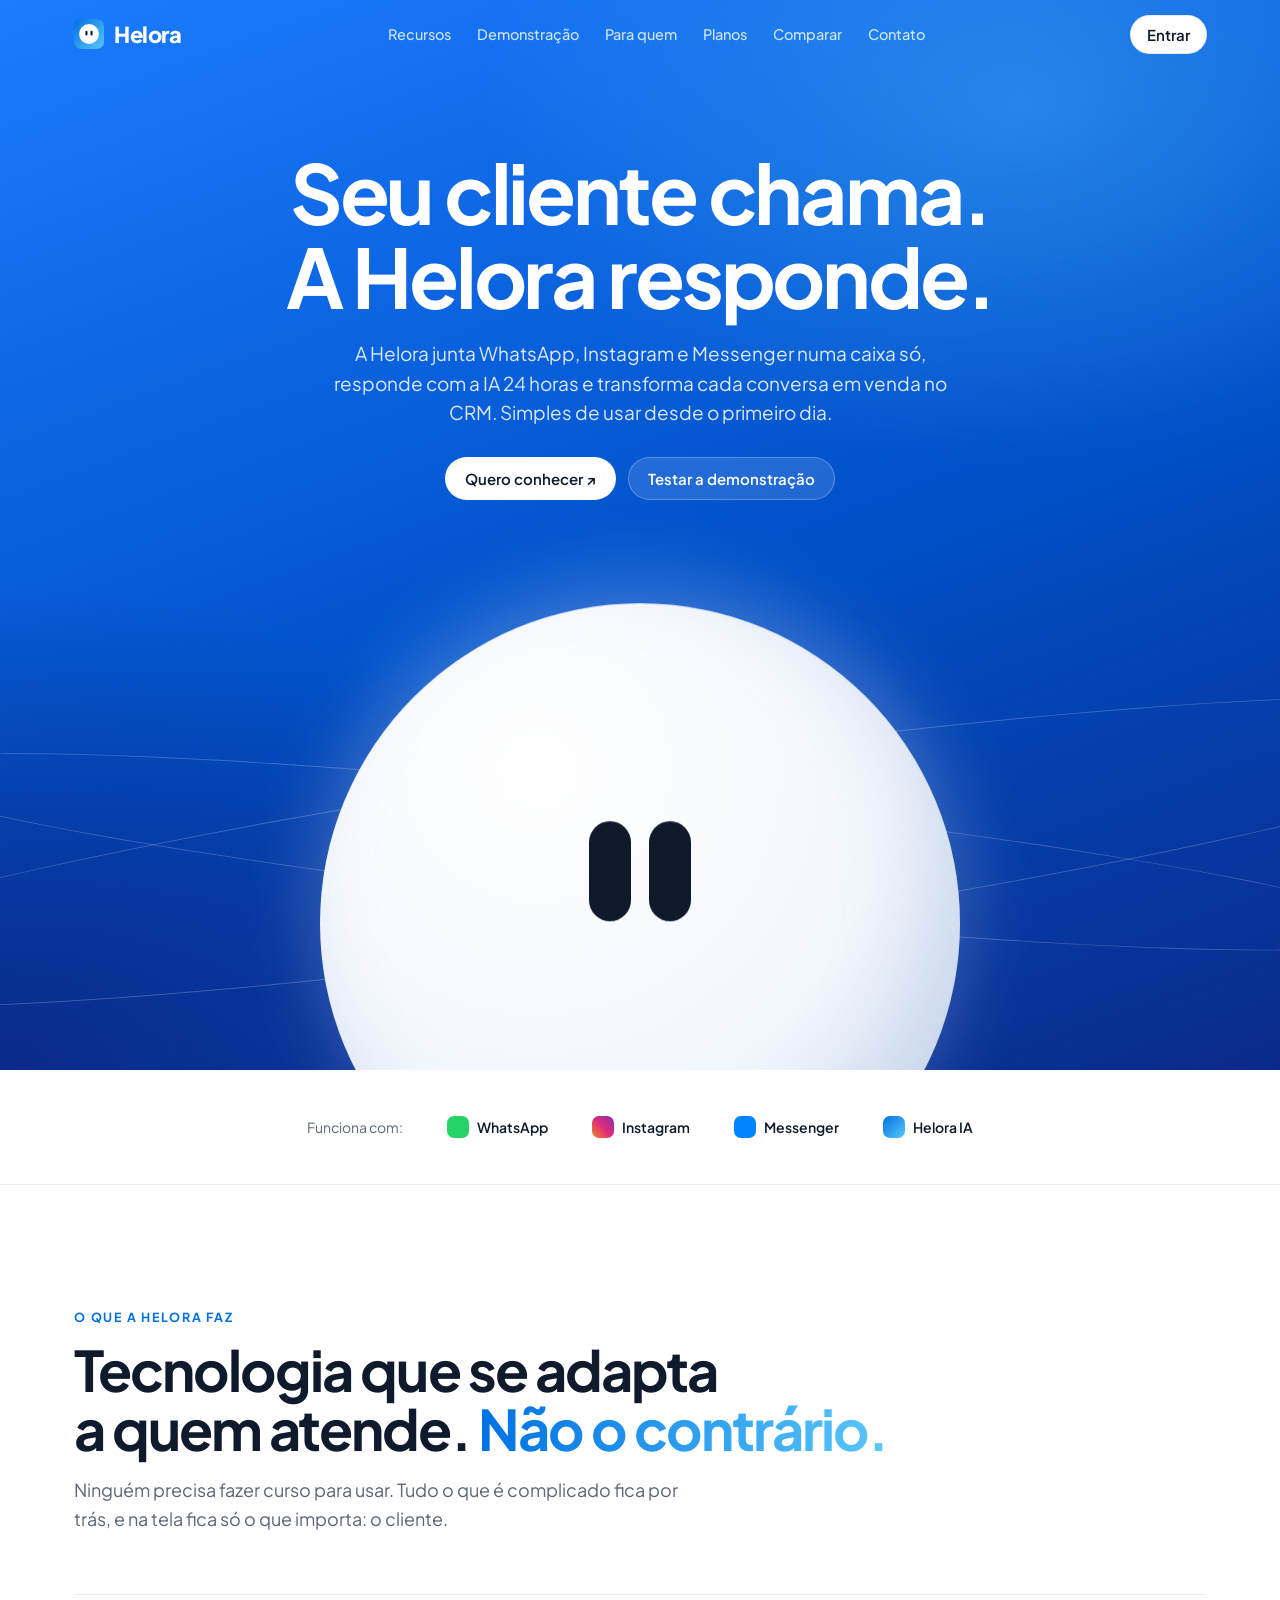
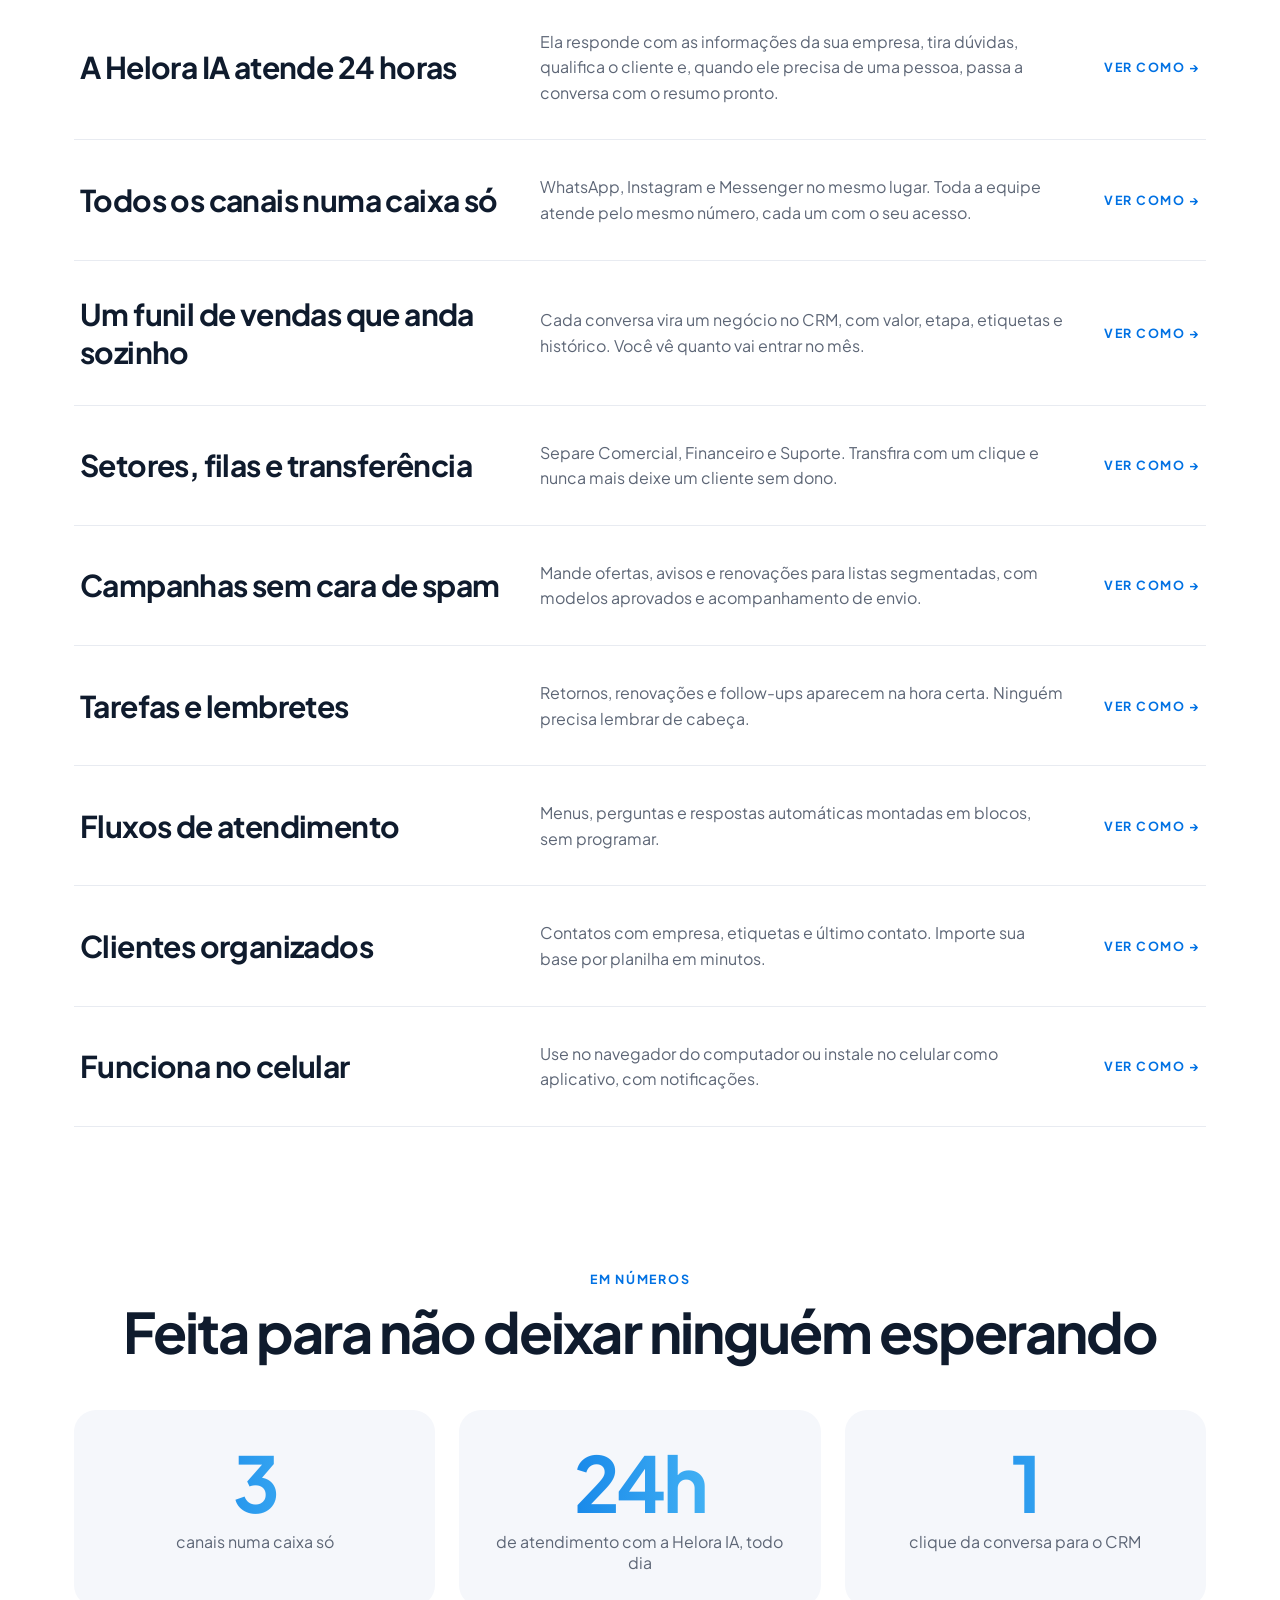
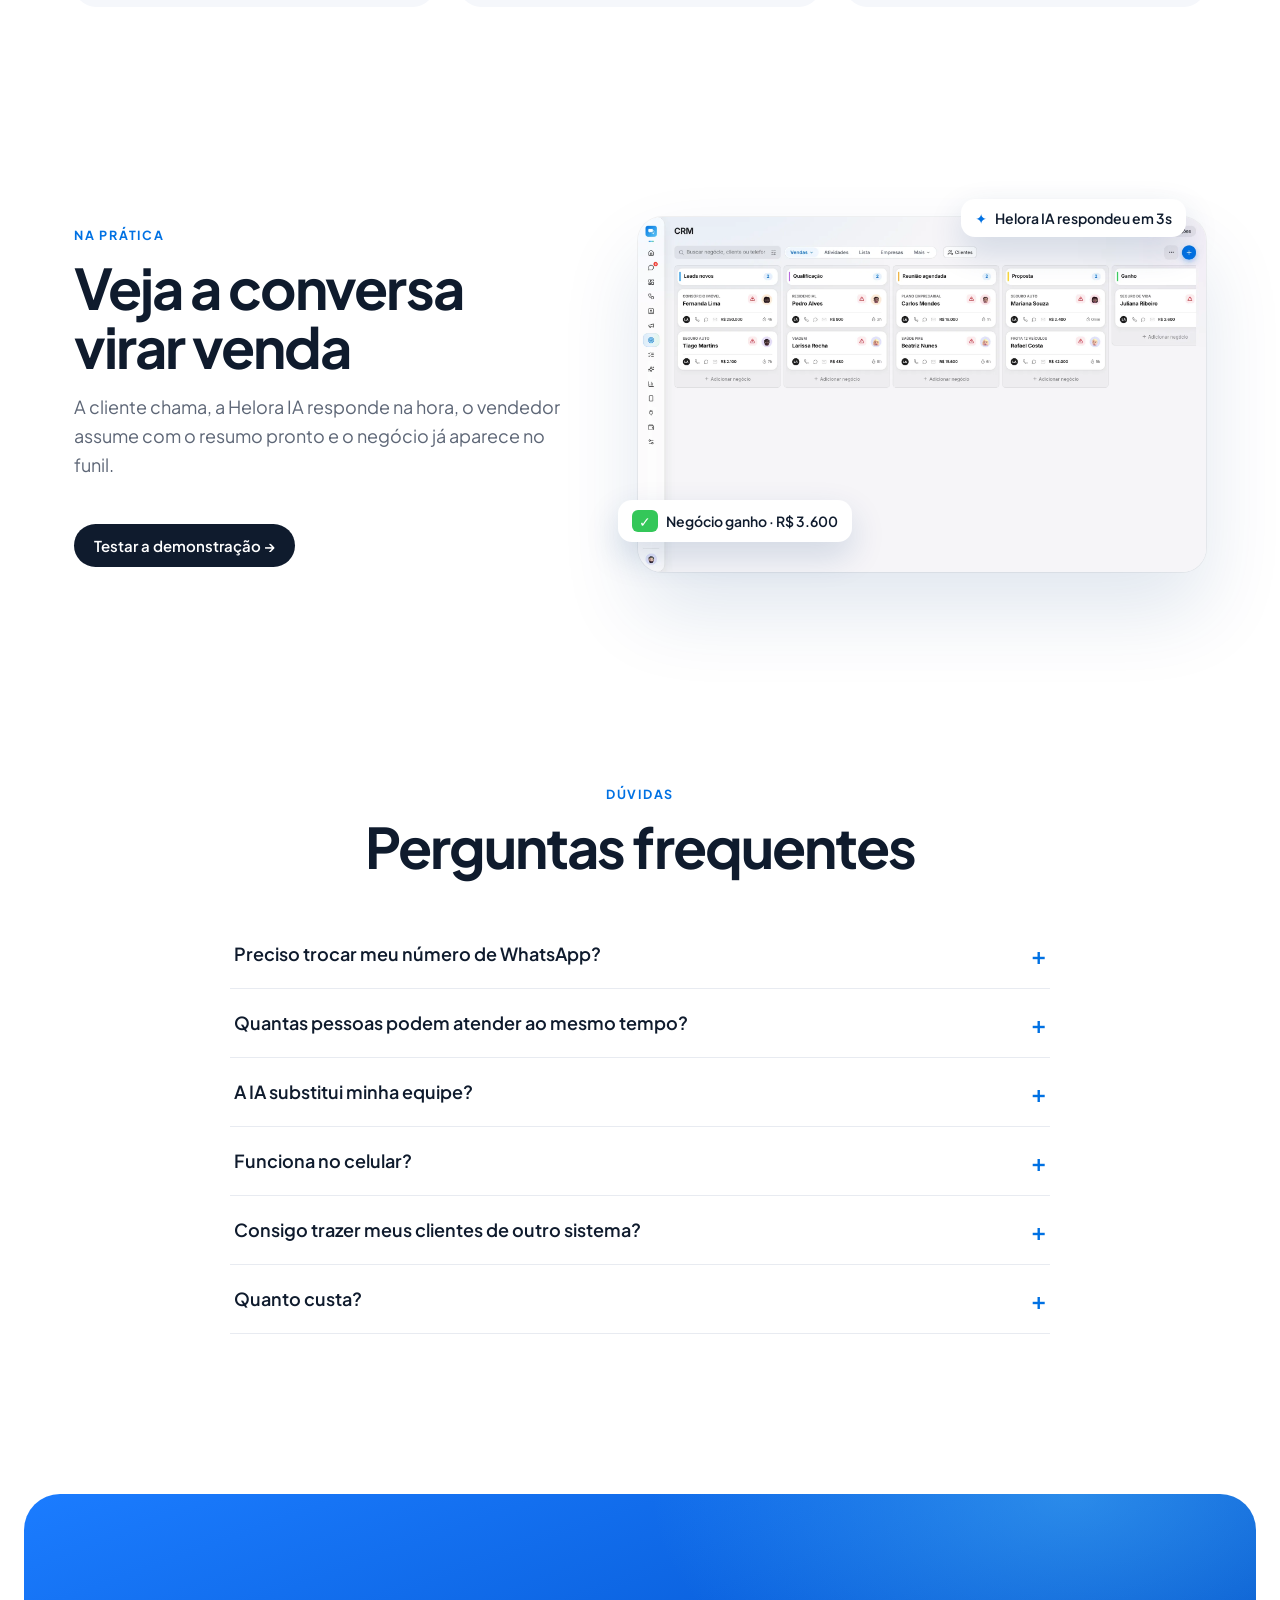
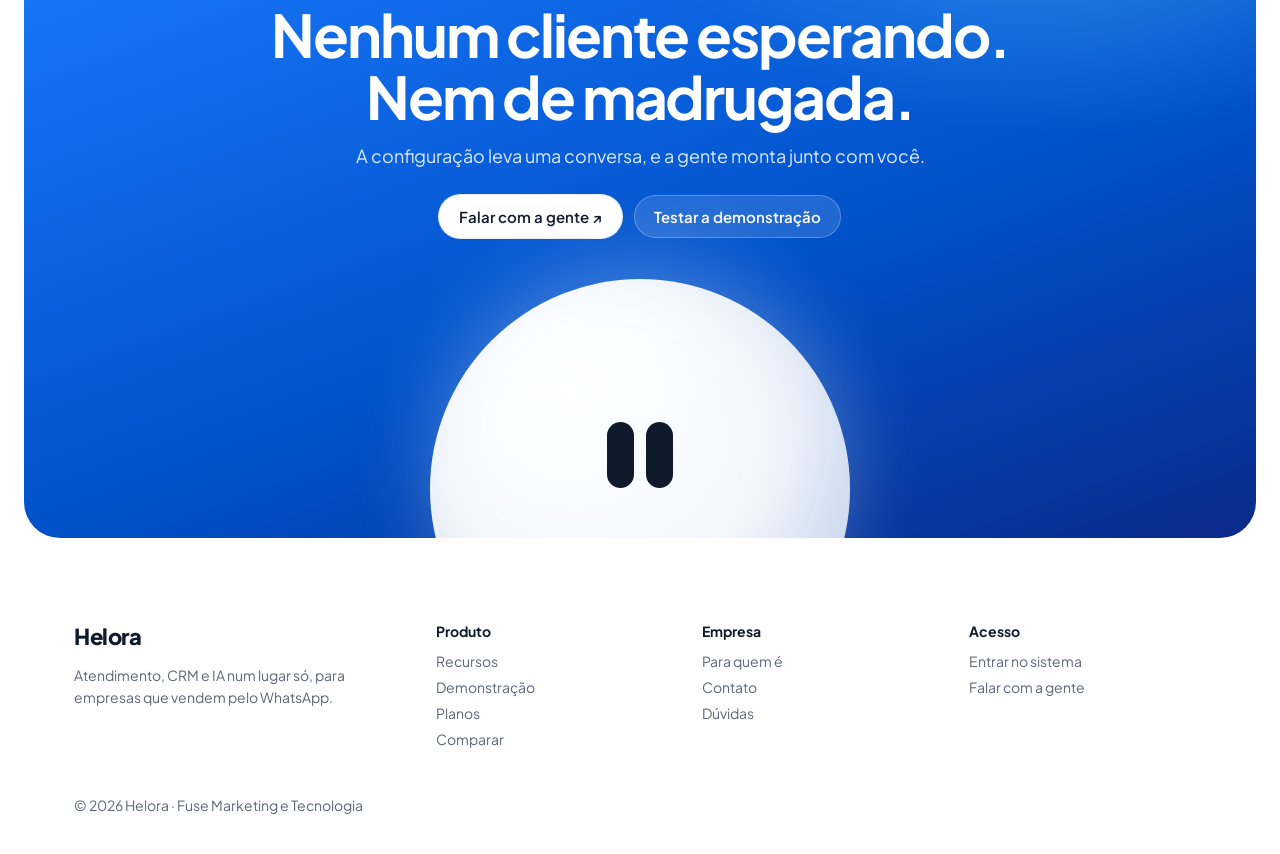
==== index.html @ 8ae5db72 "Novo site Helora em 7 páginas, estilo mascote (início, recursos, demonstração, para quem, planos, co" ====
<!doctype html>
<html lang="pt-BR">
<head>
<meta charset="utf-8">
<meta name="viewport" content="width=device-width, initial-scale=1">
<title>Helora · Atendimento, CRM e IA em um só lugar</title>
<meta name="description" content="WhatsApp, Instagram e Messenger num só painel, CRM de vendas e uma IA que atende seus clientes 24h. Para empresas que vendem e atendem pelo WhatsApp.">
<link rel="canonical" href="https://heloracrm.com.br/">
<meta name="robots" content="index,follow,max-image-preview:large">
<meta name="theme-color" content="#0071e3">
<meta property="og:type" content="website"><meta property="og:url" content="https://heloracrm.com.br/"><meta property="og:site_name" content="Helora"><meta property="og:locale" content="pt_BR">
<meta property="og:title" content="Helora · Atendimento, CRM e IA em um só lugar"><meta property="og:description" content="WhatsApp, Instagram e Messenger num só painel, CRM de vendas e uma IA que atende seus clientes 24h. Para empresas que vendem e atendem pelo WhatsApp.">
<meta property="og:image" content="https://heloracrm.com.br/assets/og.jpg"><meta property="og:image:width" content="1200"><meta property="og:image:height" content="630">
<meta name="twitter:card" content="summary_large_image">
<link rel="icon" href="assets/favicon.png?v=3"><link rel="apple-touch-icon" href="assets/helora-icon.png">
<script type="application/ld+json">[{"@context": "https://schema.org", "@type": "Organization", "name": "Helora", "url": "https://heloracrm.com.br/", "logo": "https://heloracrm.com.br/assets/helora-icon.png"}, {"@context": "https://schema.org", "@type": "SoftwareApplication", "name": "Helora", "applicationCategory": "BusinessApplication", "operatingSystem": "Web, Android, iOS", "description": "Atendimento por WhatsApp, Instagram e Messenger, CRM de vendas e IA que atende 24h.", "url": "https://heloracrm.com.br/", "inLanguage": "pt-BR"}, {"@context": "https://schema.org", "@type": "FAQPage", "mainEntity": [{"@type": "Question", "name": "Preciso trocar meu número de WhatsApp?", "acceptedAnswer": {"@type": "Answer", "text": "Não. Você conecta o número que já usa, pela API oficial da Meta ou por QR Code, e a equipe toda atende pelo mesmo número."}}, {"@type": "Question", "name": "Quantas pessoas podem atender ao mesmo tempo?", "acceptedAnswer": {"@type": "Answer", "text": "Várias. Cada atendente tem seu acesso, as conversas são divididas por setor e dá para transferir com um clique."}}, {"@type": "Question", "name": "A IA substitui minha equipe?", "acceptedAnswer": {"@type": "Answer", "text": "Não. Ela faz o primeiro atendimento e as tarefas repetitivas. Quando o cliente precisa de um especialista, ela passa a conversa com o resumo pronto."}}, {"@type": "Question", "name": "Funciona no celular?", "acceptedAnswer": {"@type": "Answer", "text": "Sim. Funciona no navegador do computador e do celular e pode ser instalado na tela inicial como um aplicativo."}}, {"@type": "Question", "name": "Consigo trazer meus clientes de outro sistema?", "acceptedAnswer": {"@type": "Answer", "text": "Sim. Importamos sua lista de clientes e negócios por planilha, e ajudamos na migração."}}, {"@type": "Question", "name": "Quanto custa?", "acceptedAnswer": {"@type": "Answer", "text": "Temos planos para cada tamanho de empresa, com e sem CRM e IA. Fale com a gente e montamos a proposta certa para você."}}]}]</script>
<!-- MEDIÇÃO: cole os IDs abaixo e publique. Vazio = nada é carregado. -->
<script>
window.HELORA_GA4="";      // Google Analytics 4, ex.: G-XXXXXXXXXX
window.HELORA_PIXEL="";    // Pixel da Meta, ex.: 123456789012345
(function(){var g=window.HELORA_GA4,f=window.HELORA_PIXEL;
window.dataLayer=window.dataLayer||[];window.gtag=function(){dataLayer.push(arguments)};
if(g){var s=document.createElement("script");s.async=1;s.src="https://www.googletagmanager.com/gtag/js?id="+g;document.head.appendChild(s);gtag("js",new Date());gtag("config",g)}
if(f){!function(f,b,e,v,n,t,s){if(f.fbq)return;n=f.fbq=function(){n.callMethod?n.callMethod.apply(n,arguments):n.queue.push(arguments)};if(!f._fbq)f._fbq=n;n.push=n;n.loaded=!0;n.version="2.0";n.queue=[];t=b.createElement(e);t.async=!0;t.src=v;s=b.getElementsByTagName(e)[0];s.parentNode.insertBefore(t,s)}(window,document,"script","https://connect.facebook.net/en_US/fbevents.js");fbq("init",f);fbq("track","PageView")}
window.heloraTrack=function(ev,p){try{if(g)gtag("event",ev,p||{});if(f&&window.fbq){var m={generate_lead:"Lead",contact:"Contact",view_demo:"ViewContent"}[ev];m?fbq("track",m,p||{}):fbq("trackCustom",ev,p||{})}}catch(e){}};
document.addEventListener("click",function(e){var a=e.target.closest("a");if(!a)return;var h=a.getAttribute("href")||"";if(h=="#contato")heloraTrack("contact",{local:a.textContent.trim().slice(0,40)});else if(h=="#video")heloraTrack("view_demo");else if(h.indexOf("app1.")>-1)heloraTrack("login_click")});
})();
</script>
<link rel="preconnect" href="https://fonts.googleapis.com">
<link href="https://fonts.googleapis.com/css2?family=Plus+Jakarta+Sans:wght@400;500;600;700;800&display=swap" rel="stylesheet">
<link rel="stylesheet" href="assets/site.css?v=1">
<script src="assets/favicon-blink.js" defer></script>
</head>
<body>
<nav class="nav dark"><div class="w">
<a class="logo" href="index.html"><svg viewBox="0 0 200 200"><defs><linearGradient id="lg" x1="0" y1="0" x2="1" y2="1"><stop offset="0" stop-color="#0071e3"/><stop offset="1" stop-color="#5ac8fa"/></linearGradient></defs><rect width="200" height="200" rx="48" fill="url(#lg)"/><circle cx="100" cy="100" r="66" fill="#fff"/><rect x="76" y="78" width="14" height="32" rx="7" fill="#0f1b2d"/><rect x="110" y="78" width="14" height="32" rx="7" fill="#0f1b2d"/></svg>Helora</a>
<button class="burger" aria-label="Menu">☰</button>
<ul><li><a href="recursos.html">Recursos</a></li><li><a href="demonstracao.html">Demonstração</a></li><li><a href="segmentos.html">Para quem</a></li><li><a href="planos.html">Planos</a></li><li><a href="comparar.html">Comparar</a></li><li><a href="contato.html">Contato</a></li></ul>
<a class="btn bw nb" href="https://app1.heloracrm.com.br">Entrar</a>
</div></nav>

<header class="hero">
<h1 class="rv">Seu cliente chama.<br>A Helora responde.</h1>
<p class="sub rv">A Helora junta WhatsApp, Instagram e Messenger numa caixa só, responde com a IA 24 horas e transforma cada conversa em venda no CRM. Simples de usar desde o primeiro dia.</p>
<div class="ctas rv"><a class="btn bw" href="contato.html">Quero conhecer ↗</a><a class="btn ghost" href="demonstracao.html">Testar a demonstração</a></div>
<div class="mwrap"><div class="orbit" style="width:150%;height:34%"></div><div class="orbit" style="width:125%;height:22%;transform:translate(-50%,-50%) rotate(6deg)"></div><div class="mascot"><div class="ball"></div><div class="eyes"><i class="eye"></i><i class="eye"></i></div></div><svg class="ribbons" viewBox="0 0 600 600"><path d="M40 360C160 120 420 80 560 260" stroke="#34c759"/><path d="M30 260C200 420 420 460 580 300" stroke="#ff7eb6" style="animation-delay:.3s"/><path d="M80 470C220 260 380 160 540 120" stroke="#ffb340" style="animation-delay:.6s"/><path d="M60 200C240 330 380 360 560 420" stroke="#b78cff" style="animation-delay:.9s"/><path d="M120 120C260 300 300 420 470 520" stroke="#5ac8fa" style="animation-delay:1.2s"/></svg></div>
</header>
<div class="logos"><div class="w">Funciona com: <b><i style="background:#25D366"></i>WhatsApp</b><b><i style="background:linear-gradient(45deg,#F58529,#DD2A7B,#8134AF)"></i>Instagram</b><b><i style="background:#0084FF"></i>Messenger</b><b><i style="background:linear-gradient(135deg,#0071e3,#5ac8fa)"></i>Helora IA</b></div></div>

<section class="sec"><div class="w">
<span class="k rv">O que a Helora faz</span>
<h2 class="h2 rv">Tecnologia que se adapta<br>a quem atende. <span class="grad">Não o contrário.</span></h2>
<p class="lead rv">Ninguém precisa fazer curso para usar. Tudo o que é complicado fica por trás, e na tela fica só o que importa: o cliente.</p>
<div class="feats"><a class="feat rv" href="recursos.html#ia"><h3>A Helora IA atende 24 horas</h3><p>Ela responde com as informações da sua empresa, tira dúvidas, qualifica o cliente e, quando ele precisa de uma pessoa, passa a conversa com o resumo pronto.</p><span class="go">VER COMO →</span></a><a class="feat rv" href="recursos.html#canais"><h3>Todos os canais numa caixa só</h3><p>WhatsApp, Instagram e Messenger no mesmo lugar. Toda a equipe atende pelo mesmo número, cada um com o seu acesso.</p><span class="go">VER COMO →</span></a><a class="feat rv" href="recursos.html#crm"><h3>Um funil de vendas que anda sozinho</h3><p>Cada conversa vira um negócio no CRM, com valor, etapa, etiquetas e histórico. Você vê quanto vai entrar no mês.</p><span class="go">VER COMO →</span></a><a class="feat rv" href="recursos.html#equipe"><h3>Setores, filas e transferência</h3><p>Separe Comercial, Financeiro e Suporte. Transfira com um clique e nunca mais deixe um cliente sem dono.</p><span class="go">VER COMO →</span></a><a class="feat rv" href="recursos.html#campanhas"><h3>Campanhas sem cara de spam</h3><p>Mande ofertas, avisos e renovações para listas segmentadas, com modelos aprovados e acompanhamento de envio.</p><span class="go">VER COMO →</span></a><a class="feat rv" href="recursos.html#tarefas"><h3>Tarefas e lembretes</h3><p>Retornos, renovações e follow-ups aparecem na hora certa. Ninguém precisa lembrar de cabeça.</p><span class="go">VER COMO →</span></a><a class="feat rv" href="recursos.html#fluxos"><h3>Fluxos de atendimento</h3><p>Menus, perguntas e respostas automáticas montadas em blocos, sem programar.</p><span class="go">VER COMO →</span></a><a class="feat rv" href="recursos.html#contatos"><h3>Clientes organizados</h3><p>Contatos com empresa, etiquetas e último contato. Importe sua base por planilha em minutos.</p><span class="go">VER COMO →</span></a><a class="feat rv" href="recursos.html#celular"><h3>Funciona no celular</h3><p>Use no navegador do computador ou instale no celular como aplicativo, com notificações.</p><span class="go">VER COMO →</span></a></div>
</div></section>

<section class="sec" style="padding-top:20px"><div class="w center">
<span class="k rv">Em números</span><h2 class="h2 rv">Feita para não deixar ninguém esperando</h2>
<div class="stats">
<div class="stat rv"><b class="grad" data-count="3">0</b><span>canais numa caixa só</span></div>
<div class="stat rv"><b class="grad" data-count="24" data-suf="h">0</b><span>de atendimento com a Helora IA, todo dia</span></div>
<div class="stat rv"><b class="grad" data-count="1">0</b><span>clique da conversa para o CRM</span></div>
</div></div></section>

<section class="sec" style="padding-top:20px"><div class="w">
<div class="split"><div class="txt rv"><span class="k">Na prática</span><h2 class="h2">Veja a conversa<br>virar venda</h2><p class="lead">A cliente chama, a Helora IA responde na hora, o vendedor assume com o resumo pronto e o negócio já aparece no funil.</p><a class="btn bp" style="margin-top:26px" href="demonstracao.html">Testar a demonstração →</a></div>
<div class="rv" style="position:relative"><div class="frame"><img src="assets/shot-crm.webp" alt="CRM da Helora" loading="lazy" width="1960" height="1225"></div><div class="chip" style="left:-20px;bottom:30px"><span style="background:#34c759;color:#fff;border-radius:6px;padding:2px 7px">✓</span>Negócio ganho · R$ 3.600</div><div class="chip" style="right:20px;top:-18px;animation-delay:1.5s"><span style="color:#0071e3">✦</span>Helora IA respondeu em 3s</div></div></div>
</div></section>

<section class="sec" id="duvidas" style="padding-top:20px"><div class="w center"><span class="k rv">Dúvidas</span><h2 class="h2 rv">Perguntas frequentes</h2><div class="faq rv" style="text-align:left"><details><summary>Preciso trocar meu número de WhatsApp?</summary><p>Não. Você conecta o número que já usa, pela API oficial da Meta ou por QR Code, e a equipe toda atende pelo mesmo número.</p></details><details><summary>Quantas pessoas podem atender ao mesmo tempo?</summary><p>Várias. Cada atendente tem seu acesso, as conversas são divididas por setor e dá para transferir com um clique.</p></details><details><summary>A IA substitui minha equipe?</summary><p>Não. Ela faz o primeiro atendimento e as tarefas repetitivas. Quando o cliente precisa de um especialista, ela passa a conversa com o resumo pronto.</p></details><details><summary>Funciona no celular?</summary><p>Sim. Funciona no navegador do computador e do celular e pode ser instalado na tela inicial como um aplicativo.</p></details><details><summary>Consigo trazer meus clientes de outro sistema?</summary><p>Sim. Importamos sua lista de clientes e negócios por planilha, e ajudamos na migração.</p></details><details><summary>Quanto custa?</summary><p>Temos planos para cada tamanho de empresa, com e sem CRM e IA. Veja os planos ou fale com a gente para montar a proposta certa.</p></details></div></div></section>
<section class="final rv"><h2>Nenhum cliente esperando.<br>Nem de madrugada.</h2><p>A configuração leva uma conversa, e a gente monta junto com você.</p><div class="ctas" style="display:flex;gap:12px;justify-content:center;flex-wrap:wrap"><a class="btn bw" href="contato.html">Falar com a gente ↗</a><a class="btn ghost" href="demonstracao.html">Testar a demonstração</a></div><div class="mwrap"><div class="mascot"><div class="ball"></div><div class="eyes"><i class="eye"></i><i class="eye"></i></div></div><svg class="ribbons" viewBox="0 0 600 600"><path d="M40 360C160 120 420 80 560 260" stroke="#34c759"/><path d="M30 260C200 420 420 460 580 300" stroke="#ff7eb6" style="animation-delay:.3s"/><path d="M80 470C220 260 380 160 540 120" stroke="#ffb340" style="animation-delay:.6s"/><path d="M60 200C240 330 380 360 560 420" stroke="#b78cff" style="animation-delay:.9s"/><path d="M120 120C260 300 300 420 470 520" stroke="#5ac8fa" style="animation-delay:1.2s"/></svg></div></section>

<footer><div class="w">
<div><div class="logo">Helora</div><p style="max-width:280px;line-height:1.6">Atendimento, CRM e IA num lugar só, para empresas que vendem pelo WhatsApp.</p></div>
<div><b>Produto</b><a href="recursos.html">Recursos</a><a href="demonstracao.html">Demonstração</a><a href="planos.html">Planos</a><a href="comparar.html">Comparar</a></div>
<div><b>Empresa</b><a href="segmentos.html">Para quem é</a><a href="contato.html">Contato</a><a href="index.html#duvidas">Dúvidas</a></div>
<div><b>Acesso</b><a href="https://app1.heloracrm.com.br">Entrar no sistema</a><a href="contato.html">Falar com a gente</a></div>
</div><div class="w" style="display:block;margin-top:40px">© <span id="y"></span> Helora · Fuse Marketing e Tecnologia</div></footer>
<script src="assets/site.js?v=1" defer></script>
</body></html>
---- assets/site.css ----
:root{--ink:#0f1b2d;--mute:#5d6676;--line:#e8ebf1;--soft:#f5f7fb;--b:#0071e3;--b2:#5ac8fa;--g:#34c759;--r:22px}
*{box-sizing:border-box}html{scroll-behavior:smooth}
body{margin:0;font-family:"Plus Jakarta Sans",system-ui,sans-serif;color:var(--ink);background:#fff;-webkit-font-smoothing:antialiased}
a{color:inherit;text-decoration:none}img{display:block;max-width:100%}
.w{max-width:1180px;margin:0 auto;padding:0 24px}
.grad{background:linear-gradient(90deg,var(--b),var(--b2));-webkit-background-clip:text;background-clip:text;color:transparent}

/* nav */
.nav{position:fixed;top:0;left:0;right:0;z-index:50;transition:background .3s,box-shadow .3s}
.nav.solid{background:rgba(255,255,255,.86);backdrop-filter:blur(14px);box-shadow:0 1px 0 var(--line)}
.nav .w{display:flex;align-items:center;gap:28px;height:68px}
.nav .logo{font-weight:800;font-size:22px;letter-spacing:-.5px;display:flex;align-items:center;gap:10px}
.nav .logo svg{width:30px;height:30px}
.nav ul{display:flex;gap:26px;list-style:none;margin:0 auto;padding:0;font-size:14.5px;font-weight:500}
.nav ul a{opacity:.8}.nav ul a:hover,.nav ul a.on{opacity:1}
.nav.dark:not(.solid){color:#fff}
.btn{display:inline-flex;align-items:center;gap:8px;padding:12px 20px;border-radius:999px;font-weight:600;font-size:15px;border:0;cursor:pointer;font-family:inherit;transition:transform .2s,box-shadow .2s}
.btn:hover{transform:translateY(-1px)}
.bp{background:var(--ink);color:#fff}.bw{background:#fff;color:var(--ink);box-shadow:0 0 0 1px var(--line)}
.bb{background:var(--b);color:#fff;box-shadow:0 10px 30px #0071e340}
.nav .bw{padding:9px 16px}
.burger{display:none;background:none;border:0;font-size:24px;margin-left:auto;color:inherit}
@media(max-width:900px){.nav ul{display:none;position:absolute;top:68px;left:0;right:0;background:#fff;color:var(--ink);flex-direction:column;padding:16px 24px;gap:16px;box-shadow:0 10px 30px #0002}.nav ul.open{display:flex}.burger{display:block}.nav .nb{display:none}}

/* hero with mascot */
.hero{position:relative;min-height:100vh;overflow:hidden;color:#fff;text-align:center;padding:150px 24px 0;
 background:radial-gradient(900px 600px at 80% 10%,#5ac8fa55,transparent 60%),radial-gradient(1200px 800px at 0% 100%,#0a2a8a,transparent 60%),linear-gradient(160deg,#1b7cff,#0050c8 55%,#0a2a8a)}
.hero h1{font-size:clamp(40px,6.4vw,84px);line-height:1.02;letter-spacing:-.04em;margin:0 auto 22px;max-width:980px;font-weight:700}
.hero p.sub{font-size:clamp(16px,1.6vw,19px);line-height:1.55;max-width:640px;margin:0 auto 30px;color:#dbe9ff}
.hero .ctas{display:flex;gap:12px;justify-content:center;flex-wrap:wrap}
.hero .bw{box-shadow:none}.ghost{background:#ffffff1f;color:#fff;box-shadow:inset 0 0 0 1px #ffffff40}
.page-hero{min-height:auto;padding:150px 24px 120px}
.page-hero h1{font-size:clamp(36px,5vw,64px)}

.mwrap{position:relative;height:min(52vw,520px);margin-top:50px}
.mascot{position:absolute;left:50%;bottom:-40%;width:min(64vw,640px);aspect-ratio:1;transform:translateX(-50%);will-change:transform}
.mascot .ball{position:absolute;inset:0;border-radius:50%;background:radial-gradient(circle at 34% 26%,#fff 0,#f2f6fd 55%,#cddaee 100%);box-shadow:0 -20px 80px #ffffff40,inset -30px -40px 80px #9fb7da55}
.mascot .eyes{position:absolute;left:50%;top:34%;display:flex;gap:9%;width:30%;justify-content:center;transform:translate(-50%,0);transition:transform .25s ease-out}
.mascot .eye{width:22%;aspect-ratio:.42;background:#0f1b2d;border-radius:99px;transition:transform .09s;transform-origin:50% 50%}
.mascot.blink .eye{transform:scaleY(.08)}
.orbit{position:absolute;left:50%;top:58%;border:1px solid #ffffff38;border-radius:50%;transform:translate(-50%,-50%) rotate(-8deg);pointer-events:none}
.ribbons{position:absolute;inset:-20%;pointer-events:none;opacity:0;transition:opacity .6s}
.ribbons.on{opacity:1}
.ribbons path{fill:none;stroke-width:9;stroke-linecap:round;stroke-dasharray:420 1400;animation:rib 3.2s ease-in-out infinite}
@keyframes rib{from{stroke-dashoffset:1400}to{stroke-dashoffset:-400}}

/* sections */
section{position:relative}
.sec{padding:120px 0}
.k{display:inline-block;font-size:12.5px;font-weight:700;letter-spacing:.14em;text-transform:uppercase;color:var(--b)}
.h2{font-size:clamp(32px,4.4vw,56px);line-height:1.05;letter-spacing:-.035em;margin:14px 0 18px;font-weight:700}
.lead{font-size:18px;color:var(--mute);line-height:1.6;max-width:640px}
.center{text-align:center}.center .lead{margin:0 auto}

.logos{padding:46px 0;border-bottom:1px solid var(--line)}
.logos .w{display:flex;gap:44px;align-items:center;justify-content:center;flex-wrap:wrap;color:var(--mute);font-size:14px}
.logos b{display:inline-flex;align-items:center;gap:8px;color:var(--ink);font-weight:600}
.logos i{width:22px;height:22px;border-radius:7px;display:inline-block}

/* feature list like fivebot */
.feats{margin-top:60px;border-top:1px solid var(--line)}
.feat{display:grid;grid-template-columns:1fr 1.25fr auto;gap:40px;align-items:center;padding:34px 6px;border-bottom:1px solid var(--line);transition:background .3s,padding .3s}
.feat:hover{background:var(--soft);padding-left:20px;padding-right:20px}
.feat h3{font-size:clamp(22px,2.4vw,30px);letter-spacing:-.02em;margin:0;font-weight:700}
.feat p{margin:0;color:var(--mute);line-height:1.6;font-size:16px}
.feat .go{font-size:12.5px;font-weight:700;letter-spacing:.12em;color:var(--b);white-space:nowrap}
.feat .ic{width:46px;height:46px;border-radius:14px;display:grid;place-items:center;margin-bottom:14px;background:var(--soft);font-size:22px}
@media(max-width:860px){.feat{grid-template-columns:1fr;gap:12px}}

/* stats */
.stats{display:grid;grid-template-columns:repeat(3,1fr);gap:24px;margin-top:50px}
.stat{padding:34px;border-radius:var(--r);background:var(--soft)}
.stat b{display:block;font-size:clamp(48px,6vw,80px);letter-spacing:-.04em;line-height:1}
.stat span{color:var(--mute);display:block;margin-top:10px;font-size:16px}
@media(max-width:800px){.stats{grid-template-columns:1fr}}

/* split blocks */
.split{display:grid;grid-template-columns:1fr 1.15fr;gap:70px;align-items:center;padding:70px 0}
.split.rev{grid-template-columns:1.15fr 1fr}.split.rev .txt{order:2}
.frame{border-radius:24px;overflow:hidden;box-shadow:0 40px 80px #0b3b7a1f,0 0 0 1px #0000000d;background:#fff}
.chip{position:absolute;background:#fff;border-radius:14px;padding:10px 14px;box-shadow:0 14px 34px #0b3b7a2a;font-weight:600;font-size:14px;display:flex;gap:8px;align-items:center;animation:flt 5s ease-in-out infinite}
@keyframes flt{0%,100%{transform:translateY(0)}50%{transform:translateY(-8px)}}
.txt ul{list-style:none;padding:0;margin:22px 0 0;display:grid;gap:12px}
.txt li{display:flex;gap:10px;color:var(--ink);font-size:16px;line-height:1.5}
.txt li:before{content:"";flex:none;width:20px;height:20px;margin-top:2px;border-radius:50%;background:var(--b) url("data:image/svg+xml,%3Csvg xmlns='http://www.w3.org/2000/svg' viewBox='0 0 20 20'%3E%3Cpath d='M6 10.5l2.5 2.5L14 7.5' fill='none' stroke='white' stroke-width='2' stroke-linecap='round' stroke-linejoin='round'/%3E%3C/svg%3E")}
@media(max-width:900px){.split,.split.rev{grid-template-columns:1fr;gap:34px}.split.rev .txt{order:0}}

/* cards grid */
.cards{display:grid;grid-template-columns:repeat(3,1fr);gap:20px;margin-top:50px}
.card{border-radius:var(--r);padding:30px;background:#fff;box-shadow:0 0 0 1px var(--line);transition:transform .25s,box-shadow .25s}
.card:hover{transform:translateY(-4px);box-shadow:0 0 0 1px var(--line),0 24px 50px #0b3b7a14}
.card h3{font-size:21px;margin:14px 0 8px;letter-spacing:-.01em}.card p{color:var(--mute);line-height:1.6;margin:0}
.card .ic{width:48px;height:48px;border-radius:14px;display:grid;place-items:center;font-size:22px;background:var(--soft)}
@media(max-width:900px){.cards{grid-template-columns:1fr}}

/* pricing */
.plans{display:grid;grid-template-columns:repeat(3,1fr);gap:20px;margin-top:50px;align-items:stretch}
.plan{border-radius:26px;padding:34px;box-shadow:0 0 0 1px var(--line);display:flex;flex-direction:column;background:#fff}
.plan.hot{box-shadow:0 0 0 2px var(--b),0 30px 60px #0071e322;position:relative}
.plan.hot:before{content:"Mais escolhido";position:absolute;top:-13px;left:34px;background:var(--b);color:#fff;font-size:12px;font-weight:700;padding:5px 12px;border-radius:99px}
.plan h3{margin:0;font-size:22px}.plan .pr{font-size:44px;font-weight:800;letter-spacing:-.03em;margin:18px 0 4px}.plan .pr small{font-size:15px;color:var(--mute);font-weight:500}
.plan .ds{color:var(--mute);margin:0 0 20px;line-height:1.5}
.plan ul{list-style:none;padding:0;margin:0 0 26px;display:grid;gap:10px;font-size:15px}.plan li:before{content:"✓  ";color:var(--b);font-weight:800}
.plan .btn{margin-top:auto;justify-content:center}
@media(max-width:900px){.plans{grid-template-columns:1fr}}

/* compare table */
.cmp{width:100%;border-collapse:collapse;margin-top:44px;font-size:15.5px}
.cmp th,.cmp td{padding:18px 16px;border-bottom:1px solid var(--line);text-align:center}
.cmp th:first-child,.cmp td:first-child{text-align:left}
.cmp thead th{font-size:14px;color:var(--mute);font-weight:600}
.cmp thead th.us{color:var(--b);font-size:16px}
.cmp td.us{background:#f2f8ff;font-weight:700}
.y{color:var(--g);font-weight:800}.n{color:#c4c9d3}
.tw{overflow-x:auto}

/* demo playground */
.pg{display:grid;grid-template-columns:320px 1fr;gap:30px;margin-top:40px}
.pg .qs{display:grid;gap:10px;align-content:start}
.pg .q{text-align:left;padding:14px 16px;border-radius:14px;border:1px solid var(--line);background:#fff;font:inherit;font-size:15px;cursor:pointer;transition:.2s}
.pg .q:hover,.pg .q.on{border-color:var(--b);background:#f2f8ff}
.phone{border-radius:28px;box-shadow:0 0 0 1px var(--line),0 30px 70px #0b3b7a1a;background:#fff;display:flex;flex-direction:column;height:560px;overflow:hidden}
.phone .top{display:flex;align-items:center;gap:12px;padding:16px 20px;border-bottom:1px solid var(--line)}
.phone .top svg{width:38px;height:38px}
.phone .msgs{flex:1;overflow:auto;padding:20px;display:flex;flex-direction:column;gap:10px;background:var(--soft)}
.bub{max-width:78%;padding:11px 14px;border-radius:16px;font-size:15px;line-height:1.45;animation:pop .35s ease}
.bub.c{background:#fff;align-self:flex-start;box-shadow:0 1px 2px #0001}
.bub.h{background:#e4eeff;align-self:flex-end}.bub.h small{display:block;color:var(--b);font-weight:700;font-size:11.5px;margin-bottom:3px}
.bub.s{align-self:center;background:#fff;color:var(--b);font-size:12.5px;border-radius:99px;padding:6px 12px;font-weight:600}
.typing{align-self:flex-end;background:#e4eeff;border-radius:16px;padding:12px 16px;display:flex;gap:4px}.typing i{width:7px;height:7px;border-radius:50%;background:#7aa7e6;animation:tp 1s infinite}.typing i:nth-child(2){animation-delay:.15s}.typing i:nth-child(3){animation-delay:.3s}
@keyframes tp{0%,100%{opacity:.3}50%{opacity:1}}@keyframes pop{from{opacity:0;transform:translateY(8px)}}
.phone form{display:flex;gap:10px;padding:14px;border-top:1px solid var(--line)}
.phone input{flex:1;border:1px solid var(--line);border-radius:99px;padding:12px 16px;font:inherit}
@media(max-width:900px){.pg{grid-template-columns:1fr}}

/* contact */
.lf{display:grid;gap:12px;max-width:560px}
.lf .two{display:grid;grid-template-columns:1fr 1fr;gap:12px}
.lf input,.lf select,.lf textarea{width:100%;padding:15px 16px;border-radius:14px;border:1px solid var(--line);font:inherit;font-size:15px;background:#fff}
.lf .err{color:#d93025;display:none;margin:0}.lf .ok{display:none;padding:20px;border-radius:14px;background:#eaf8ee}
@media(max-width:600px){.lf .two{grid-template-columns:1fr}}

/* faq */
.faq{max-width:820px;margin:44px auto 0}
.faq details{border-bottom:1px solid var(--line);padding:22px 4px}
.faq summary{cursor:pointer;font-size:18px;font-weight:600;list-style:none;display:flex;justify-content:space-between;gap:20px}
.faq summary:after{content:"+";color:var(--b);font-size:24px;line-height:1;transition:transform .2s}.faq details[open] summary:after{transform:rotate(45deg)}
.faq p{color:var(--mute);line-height:1.65;margin:14px 0 0}

/* final cta */
.final{margin:40px 24px 24px;border-radius:36px;overflow:hidden;color:#fff;text-align:center;padding:110px 24px 0;position:relative;
 background:radial-gradient(700px 400px at 85% 0,#5ac8fa66,transparent 60%),linear-gradient(160deg,#1b7cff,#0050c8 60%,#0a2a8a)}
.final h2{font-size:clamp(32px,4.6vw,60px);letter-spacing:-.035em;line-height:1.05;margin:0 auto 16px;max-width:820px}
.final p{color:#dbe9ff;font-size:18px;margin:0 0 28px}
.final .mwrap{height:260px;margin-top:40px}.final .mascot{width:420px;bottom:-62%}

footer{padding:60px 0 40px;color:var(--mute);font-size:14px}
footer .w{display:grid;grid-template-columns:1.4fr repeat(3,1fr);gap:30px}
footer b{color:var(--ink);display:block;margin-bottom:12px}footer a{display:block;margin:8px 0}
footer .logo{font-weight:800;font-size:22px;color:var(--ink);letter-spacing:-.5px}
@media(max-width:800px){footer .w{grid-template-columns:1fr 1fr}}

.rv{opacity:0;transform:translateY(28px);transition:opacity .8s ease,transform .8s cubic-bezier(.2,.7,.2,1)}
.rv.in{opacity:1;transform:none}
@media(prefers-reduced-motion:reduce){.rv{opacity:1;transform:none}.ribbons path,.chip{animation:none}}
.frame img{width:100%;height:auto}
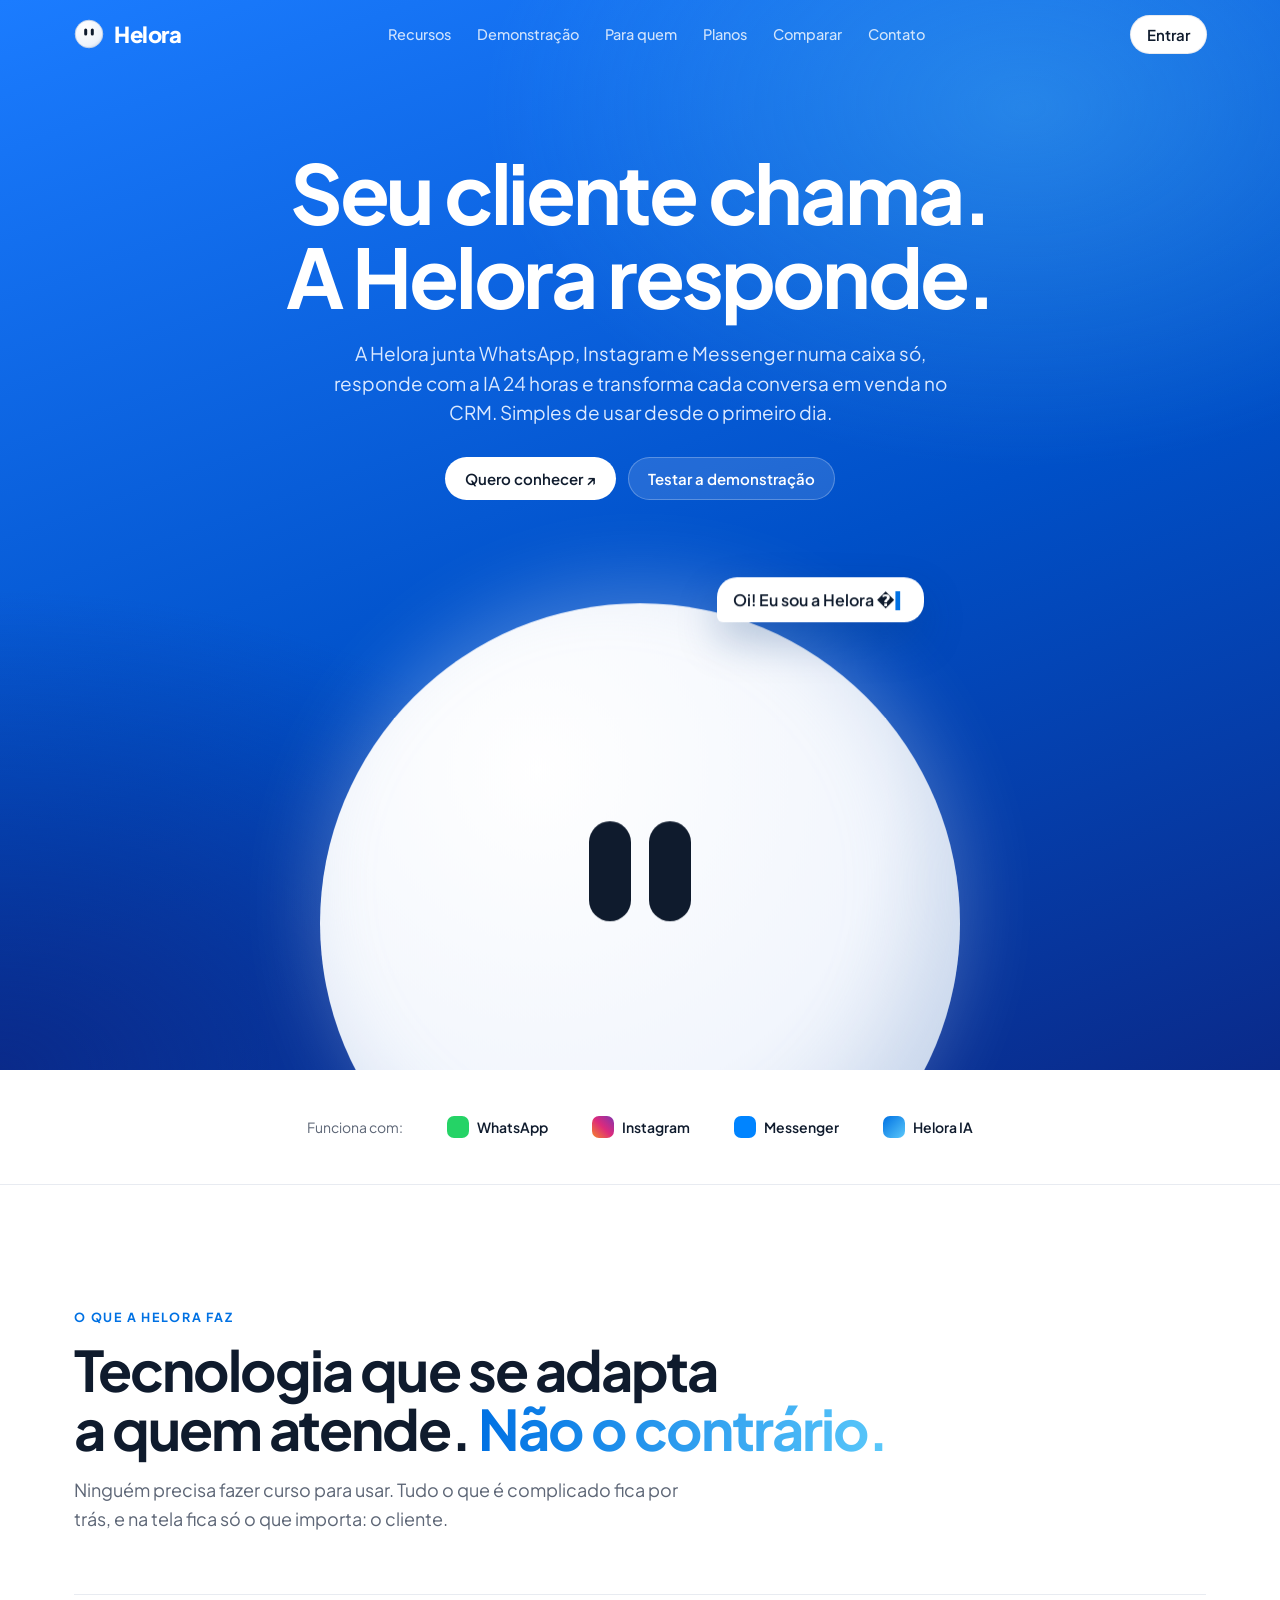
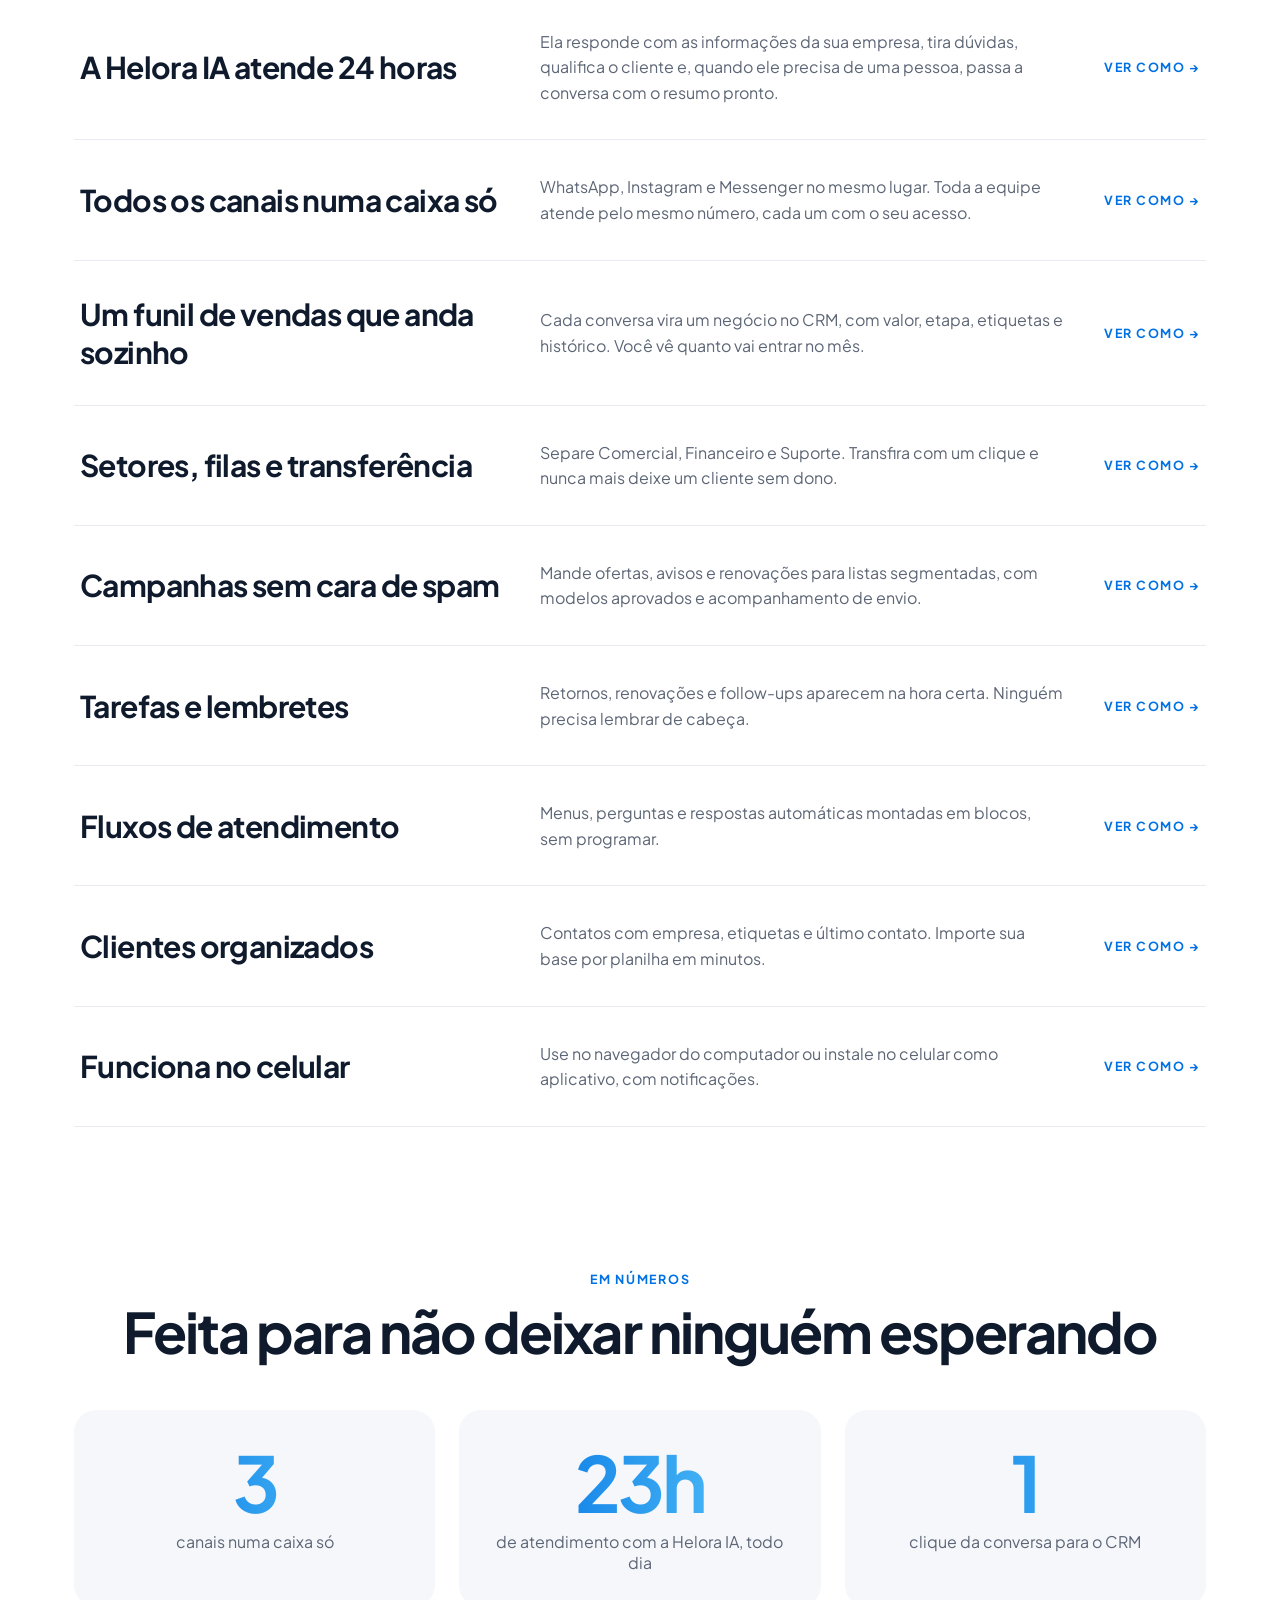
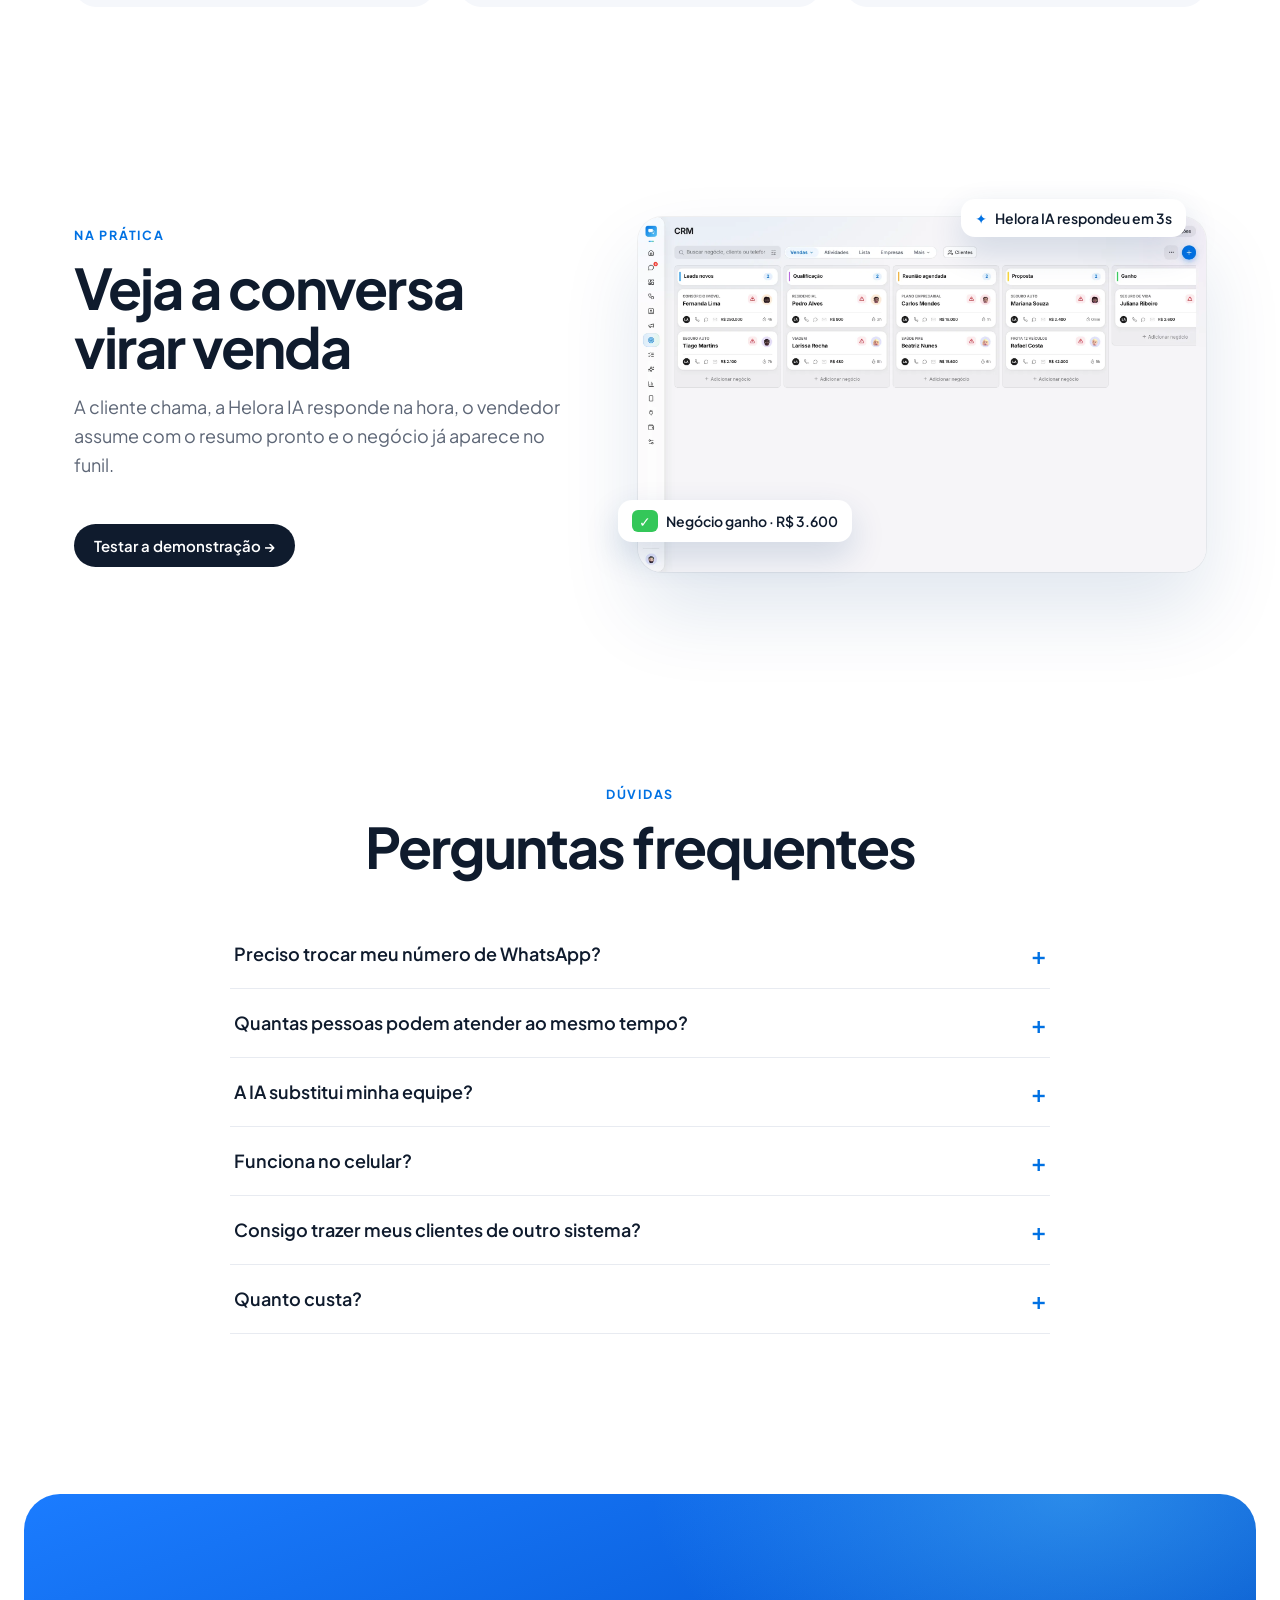
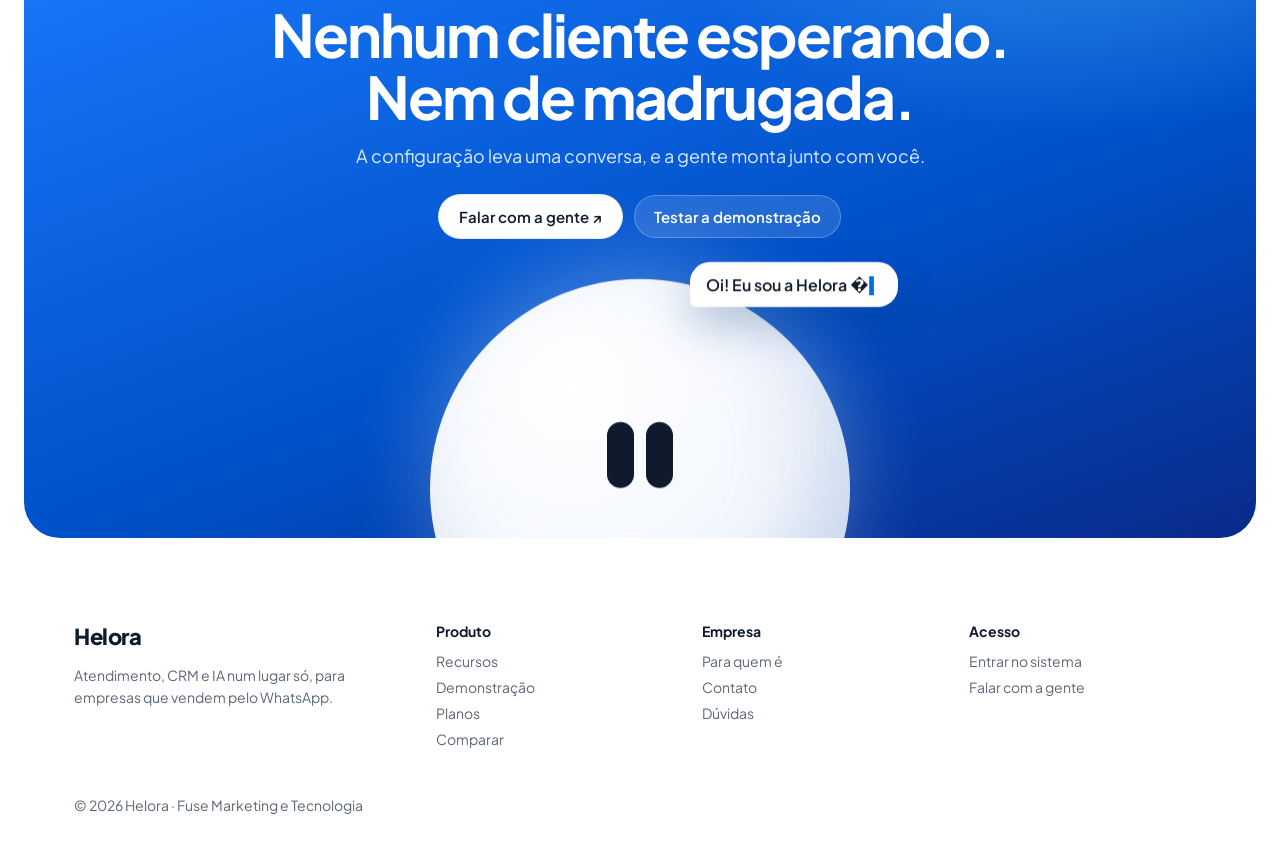
==== commit 895d109c: "Helora conversa com o visitante e anda pelo site; mais expressões no olhar; sem órbitas/fitas; logo " ====
--- a/index.html
+++ b/index.html
@@ -12,7 +12,7 @@
 <meta property="og:title" content="Helora · Atendimento, CRM e IA em um só lugar"><meta property="og:description" content="WhatsApp, Instagram e Messenger num só painel, CRM de vendas e uma IA que atende seus clientes 24h. Para empresas que vendem e atendem pelo WhatsApp.">
 <meta property="og:image" content="https://heloracrm.com.br/assets/og.jpg"><meta property="og:image:width" content="1200"><meta property="og:image:height" content="630">
 <meta name="twitter:card" content="summary_large_image">
-<link rel="icon" href="assets/favicon.png?v=3"><link rel="apple-touch-icon" href="assets/helora-icon.png">
+<link rel="icon" href="assets/favicon.png?v=4"><link rel="apple-touch-icon" href="assets/helora-icon.png">
 <script type="application/ld+json">[{"@context": "https://schema.org", "@type": "Organization", "name": "Helora", "url": "https://heloracrm.com.br/", "logo": "https://heloracrm.com.br/assets/helora-icon.png"}, {"@context": "https://schema.org", "@type": "SoftwareApplication", "name": "Helora", "applicationCategory": "BusinessApplication", "operatingSystem": "Web, Android, iOS", "description": "Atendimento por WhatsApp, Instagram e Messenger, CRM de vendas e IA que atende 24h.", "url": "https://heloracrm.com.br/", "inLanguage": "pt-BR"}, {"@context": "https://schema.org", "@type": "FAQPage", "mainEntity": [{"@type": "Question", "name": "Preciso trocar meu número de WhatsApp?", "acceptedAnswer": {"@type": "Answer", "text": "Não. Você conecta o número que já usa, pela API oficial da Meta ou por QR Code, e a equipe toda atende pelo mesmo número."}}, {"@type": "Question", "name": "Quantas pessoas podem atender ao mesmo tempo?", "acceptedAnswer": {"@type": "Answer", "text": "Várias. Cada atendente tem seu acesso, as conversas são divididas por setor e dá para transferir com um clique."}}, {"@type": "Question", "name": "A IA substitui minha equipe?", "acceptedAnswer": {"@type": "Answer", "text": "Não. Ela faz o primeiro atendimento e as tarefas repetitivas. Quando o cliente precisa de um especialista, ela passa a conversa com o resumo pronto."}}, {"@type": "Question", "name": "Funciona no celular?", "acceptedAnswer": {"@type": "Answer", "text": "Sim. Funciona no navegador do computador e do celular e pode ser instalado na tela inicial como um aplicativo."}}, {"@type": "Question", "name": "Consigo trazer meus clientes de outro sistema?", "acceptedAnswer": {"@type": "Answer", "text": "Sim. Importamos sua lista de clientes e negócios por planilha, e ajudamos na migração."}}, {"@type": "Question", "name": "Quanto custa?", "acceptedAnswer": {"@type": "Answer", "text": "Temos planos para cada tamanho de empresa, com e sem CRM e IA. Fale com a gente e montamos a proposta certa para você."}}]}]</script>
 <!-- MEDIÇÃO: cole os IDs abaixo e publique. Vazio = nada é carregado. -->
 <script>
@@ -28,12 +28,12 @@
 </script>
 <link rel="preconnect" href="https://fonts.googleapis.com">
 <link href="https://fonts.googleapis.com/css2?family=Plus+Jakarta+Sans:wght@400;500;600;700;800&display=swap" rel="stylesheet">
-<link rel="stylesheet" href="assets/site.css?v=1">
-<script src="assets/favicon-blink.js" defer></script>
+<link rel="stylesheet" href="assets/site.css?v=3">
+<script src="assets/favicon-blink.js?v=2" defer></script>
 </head>
 <body>
 <nav class="nav dark"><div class="w">
-<a class="logo" href="index.html"><svg viewBox="0 0 200 200"><defs><linearGradient id="lg" x1="0" y1="0" x2="1" y2="1"><stop offset="0" stop-color="#0071e3"/><stop offset="1" stop-color="#5ac8fa"/></linearGradient></defs><rect width="200" height="200" rx="48" fill="url(#lg)"/><circle cx="100" cy="100" r="66" fill="#fff"/><rect x="76" y="78" width="14" height="32" rx="7" fill="#0f1b2d"/><rect x="110" y="78" width="14" height="32" rx="7" fill="#0f1b2d"/></svg>Helora</a>
+<a class="logo" href="index.html"><svg viewBox="0 0 200 200"><defs><radialGradient id="lg" cx=".35" cy=".28" r=".85"><stop offset="0" stop-color="#fff"/><stop offset=".75" stop-color="#eef3fb"/><stop offset="1" stop-color="#c9d6ea"/></radialGradient></defs><circle cx="100" cy="100" r="92" fill="url(#lg)" stroke="#c3d1e6" stroke-width="6"/><rect x="68" y="64" width="20" height="46" rx="10" fill="#0f1b2d"/><rect x="112" y="64" width="20" height="46" rx="10" fill="#0f1b2d"/></svg>Helora</a>
 <button class="burger" aria-label="Menu">☰</button>
 <ul><li><a href="recursos.html">Recursos</a></li><li><a href="demonstracao.html">Demonstração</a></li><li><a href="segmentos.html">Para quem</a></li><li><a href="planos.html">Planos</a></li><li><a href="comparar.html">Comparar</a></li><li><a href="contato.html">Contato</a></li></ul>
 <a class="btn bw nb" href="https://app1.heloracrm.com.br">Entrar</a>
@@ -43,7 +43,7 @@
 <h1 class="rv">Seu cliente chama.<br>A Helora responde.</h1>
 <p class="sub rv">A Helora junta WhatsApp, Instagram e Messenger numa caixa só, responde com a IA 24 horas e transforma cada conversa em venda no CRM. Simples de usar desde o primeiro dia.</p>
 <div class="ctas rv"><a class="btn bw" href="contato.html">Quero conhecer ↗</a><a class="btn ghost" href="demonstracao.html">Testar a demonstração</a></div>
-<div class="mwrap"><div class="orbit" style="width:150%;height:34%"></div><div class="orbit" style="width:125%;height:22%;transform:translate(-50%,-50%) rotate(6deg)"></div><div class="mascot"><div class="ball"></div><div class="eyes"><i class="eye"></i><i class="eye"></i></div></div><svg class="ribbons" viewBox="0 0 600 600"><path d="M40 360C160 120 420 80 560 260" stroke="#34c759"/><path d="M30 260C200 420 420 460 580 300" stroke="#ff7eb6" style="animation-delay:.3s"/><path d="M80 470C220 260 380 160 540 120" stroke="#ffb340" style="animation-delay:.6s"/><path d="M60 200C240 330 380 360 560 420" stroke="#b78cff" style="animation-delay:.9s"/><path d="M120 120C260 300 300 420 470 520" stroke="#5ac8fa" style="animation-delay:1.2s"/></svg></div>
+<div class="mwrap"><div class="mascot"><div class="say"></div><div class="ball"></div><div class="eyes"><i class="eye"></i><i class="eye"></i></div></div></div>
 </header>
 <div class="logos"><div class="w">Funciona com: <b><i style="background:#25D366"></i>WhatsApp</b><b><i style="background:linear-gradient(45deg,#F58529,#DD2A7B,#8134AF)"></i>Instagram</b><b><i style="background:#0084FF"></i>Messenger</b><b><i style="background:linear-gradient(135deg,#0071e3,#5ac8fa)"></i>Helora IA</b></div></div>
 
@@ -68,7 +68,7 @@
 </div></section>
 
 <section class="sec" id="duvidas" style="padding-top:20px"><div class="w center"><span class="k rv">Dúvidas</span><h2 class="h2 rv">Perguntas frequentes</h2><div class="faq rv" style="text-align:left"><details><summary>Preciso trocar meu número de WhatsApp?</summary><p>Não. Você conecta o número que já usa, pela API oficial da Meta ou por QR Code, e a equipe toda atende pelo mesmo número.</p></details><details><summary>Quantas pessoas podem atender ao mesmo tempo?</summary><p>Várias. Cada atendente tem seu acesso, as conversas são divididas por setor e dá para transferir com um clique.</p></details><details><summary>A IA substitui minha equipe?</summary><p>Não. Ela faz o primeiro atendimento e as tarefas repetitivas. Quando o cliente precisa de um especialista, ela passa a conversa com o resumo pronto.</p></details><details><summary>Funciona no celular?</summary><p>Sim. Funciona no navegador do computador e do celular e pode ser instalado na tela inicial como um aplicativo.</p></details><details><summary>Consigo trazer meus clientes de outro sistema?</summary><p>Sim. Importamos sua lista de clientes e negócios por planilha, e ajudamos na migração.</p></details><details><summary>Quanto custa?</summary><p>Temos planos para cada tamanho de empresa, com e sem CRM e IA. Veja os planos ou fale com a gente para montar a proposta certa.</p></details></div></div></section>
-<section class="final rv"><h2>Nenhum cliente esperando.<br>Nem de madrugada.</h2><p>A configuração leva uma conversa, e a gente monta junto com você.</p><div class="ctas" style="display:flex;gap:12px;justify-content:center;flex-wrap:wrap"><a class="btn bw" href="contato.html">Falar com a gente ↗</a><a class="btn ghost" href="demonstracao.html">Testar a demonstração</a></div><div class="mwrap"><div class="mascot"><div class="ball"></div><div class="eyes"><i class="eye"></i><i class="eye"></i></div></div><svg class="ribbons" viewBox="0 0 600 600"><path d="M40 360C160 120 420 80 560 260" stroke="#34c759"/><path d="M30 260C200 420 420 460 580 300" stroke="#ff7eb6" style="animation-delay:.3s"/><path d="M80 470C220 260 380 160 540 120" stroke="#ffb340" style="animation-delay:.6s"/><path d="M60 200C240 330 380 360 560 420" stroke="#b78cff" style="animation-delay:.9s"/><path d="M120 120C260 300 300 420 470 520" stroke="#5ac8fa" style="animation-delay:1.2s"/></svg></div></section>
+<section class="final rv"><h2>Nenhum cliente esperando.<br>Nem de madrugada.</h2><p>A configuração leva uma conversa, e a gente monta junto com você.</p><div class="ctas" style="display:flex;gap:12px;justify-content:center;flex-wrap:wrap"><a class="btn bw" href="contato.html">Falar com a gente ↗</a><a class="btn ghost" href="demonstracao.html">Testar a demonstração</a></div><div class="mwrap"><div class="mascot"><div class="say"></div><div class="ball"></div><div class="eyes"><i class="eye"></i><i class="eye"></i></div></div></div></section>
 
 <footer><div class="w">
 <div><div class="logo">Helora</div><p style="max-width:280px;line-height:1.6">Atendimento, CRM e IA num lugar só, para empresas que vendem pelo WhatsApp.</p></div>
@@ -76,5 +76,6 @@
 <div><b>Empresa</b><a href="segmentos.html">Para quem é</a><a href="contato.html">Contato</a><a href="index.html#duvidas">Dúvidas</a></div>
 <div><b>Acesso</b><a href="https://app1.heloracrm.com.br">Entrar no sistema</a><a href="contato.html">Falar com a gente</a></div>
 </div><div class="w" style="display:block;margin-top:40px">© <span id="y"></span> Helora · Fuse Marketing e Tecnologia</div></footer>
-<script src="assets/site.js?v=1" defer></script>
+<script src="assets/site.js?v=2" defer></script>
+<script src="assets/helora-chat.js?v=2" defer></script>
 </body></html>
--- a/assets/site.css
+++ b/assets/site.css
@@ -164,3 +164,23 @@
 .rv.in{opacity:1;transform:none}
 @media(prefers-reduced-motion:reduce){.rv{opacity:1;transform:none}.ribbons path,.chip{animation:none}}
 .frame img{width:100%;height:auto}
+.say{position:absolute;left:62%;top:-4%;z-index:3;background:#fff;color:#0f1b2d;border-radius:20px 20px 20px 6px;padding:12px 16px;font-weight:600;font-size:clamp(13px,1.4vw,16px);box-shadow:0 18px 40px #0b3b7a40;white-space:nowrap;opacity:0;transform:translateY(8px) scale(.95);transition:.35s}
+.say.on{opacity:1;transform:none}
+.say:after{content:"▍";color:#0071e3;animation:tp 1s infinite;margin-left:1px}
+.say.done:after{content:""}
+@media(max-width:700px){.say{left:50%;top:-14%;transform:translateX(-50%)}.say.on{transform:translateX(-50%)}}
+/* expressões do olhar */
+.mascot .eye,.hc-btn .e{transition:transform .18s ease,height .18s ease,border-radius .18s ease,margin .18s ease}
+.x-squint .eye,.x-squint .e{transform:scaleY(.45)}
+.x-wide .eye,.x-wide .e{transform:scale(1.25)}
+.x-happy .eye,.x-happy .e{transform:scaleY(.35) translateY(-40%);border-radius:99px 99px 30% 30%}
+.x-sleepy .eye,.x-sleepy .e{transform:scaleY(.18) translateY(80%)}
+.x-tl .eyes{rotate:-14deg}.x-tr .eyes{rotate:14deg}
+.x-tl .e,.x-tr .e{}
+.hc-btn.x-tl{rotate:-10deg}.hc-btn.x-tr{rotate:10deg}
+.x-cross .eye:first-child,.x-cross .e.a{translate:40% 0}.x-cross .eye:last-child,.x-cross .e.b{translate:-40% 0}
+.x-wink .eye:last-child,.x-wink .e.b{transform:scaleY(.1)}
+.mascot .eyes{transition:transform .25s ease-out,rotate .3s ease}
+.hc-btn{transition:left .8s cubic-bezier(.5,0,.3,1),top .8s cubic-bezier(.5,0,.3,1),transform .25s,rotate .3s}
+.hc-btn.hop{animation:hop .8s ease}
+@keyframes hop{0%{transform:translateY(0) scale(1,1)}15%{transform:translateY(4px) scale(1.12,.86)}50%{transform:translateY(-46px) scale(.94,1.06)}85%{transform:translateY(2px) scale(1.1,.88)}100%{transform:none}}
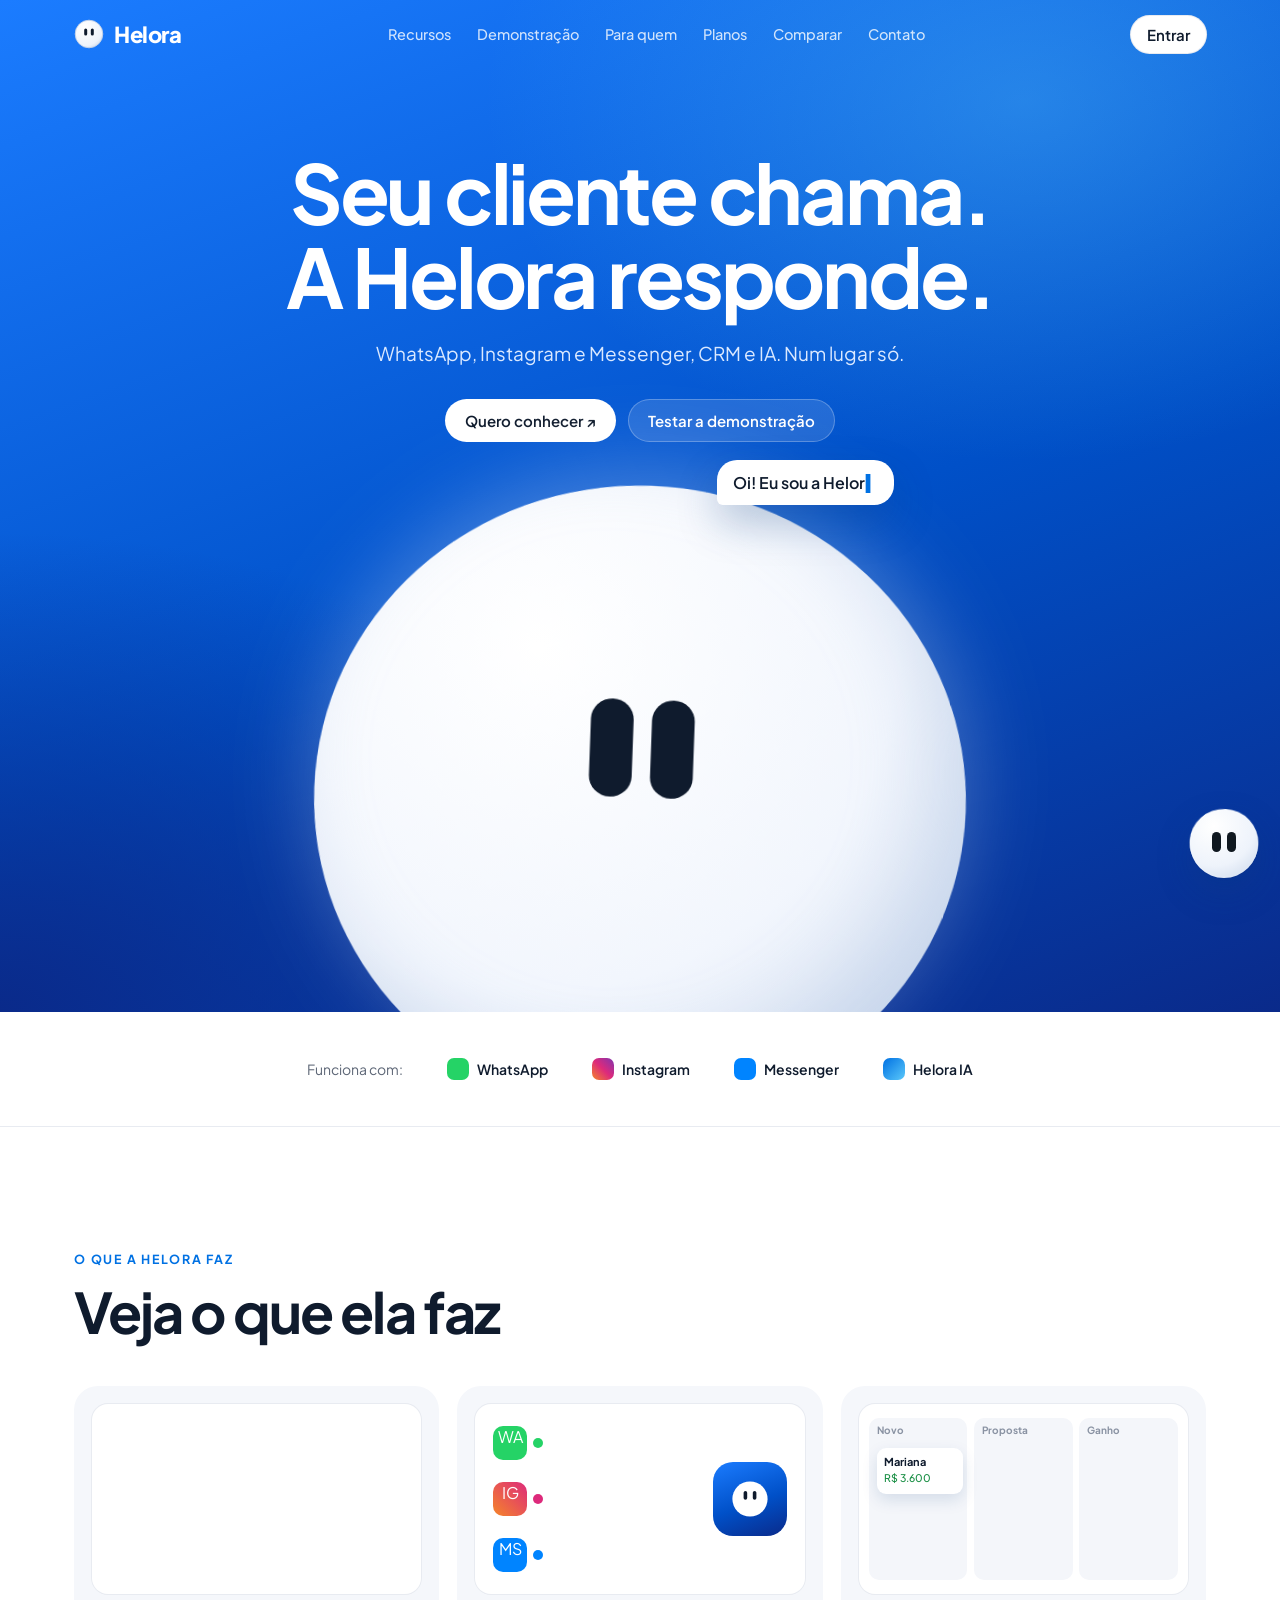
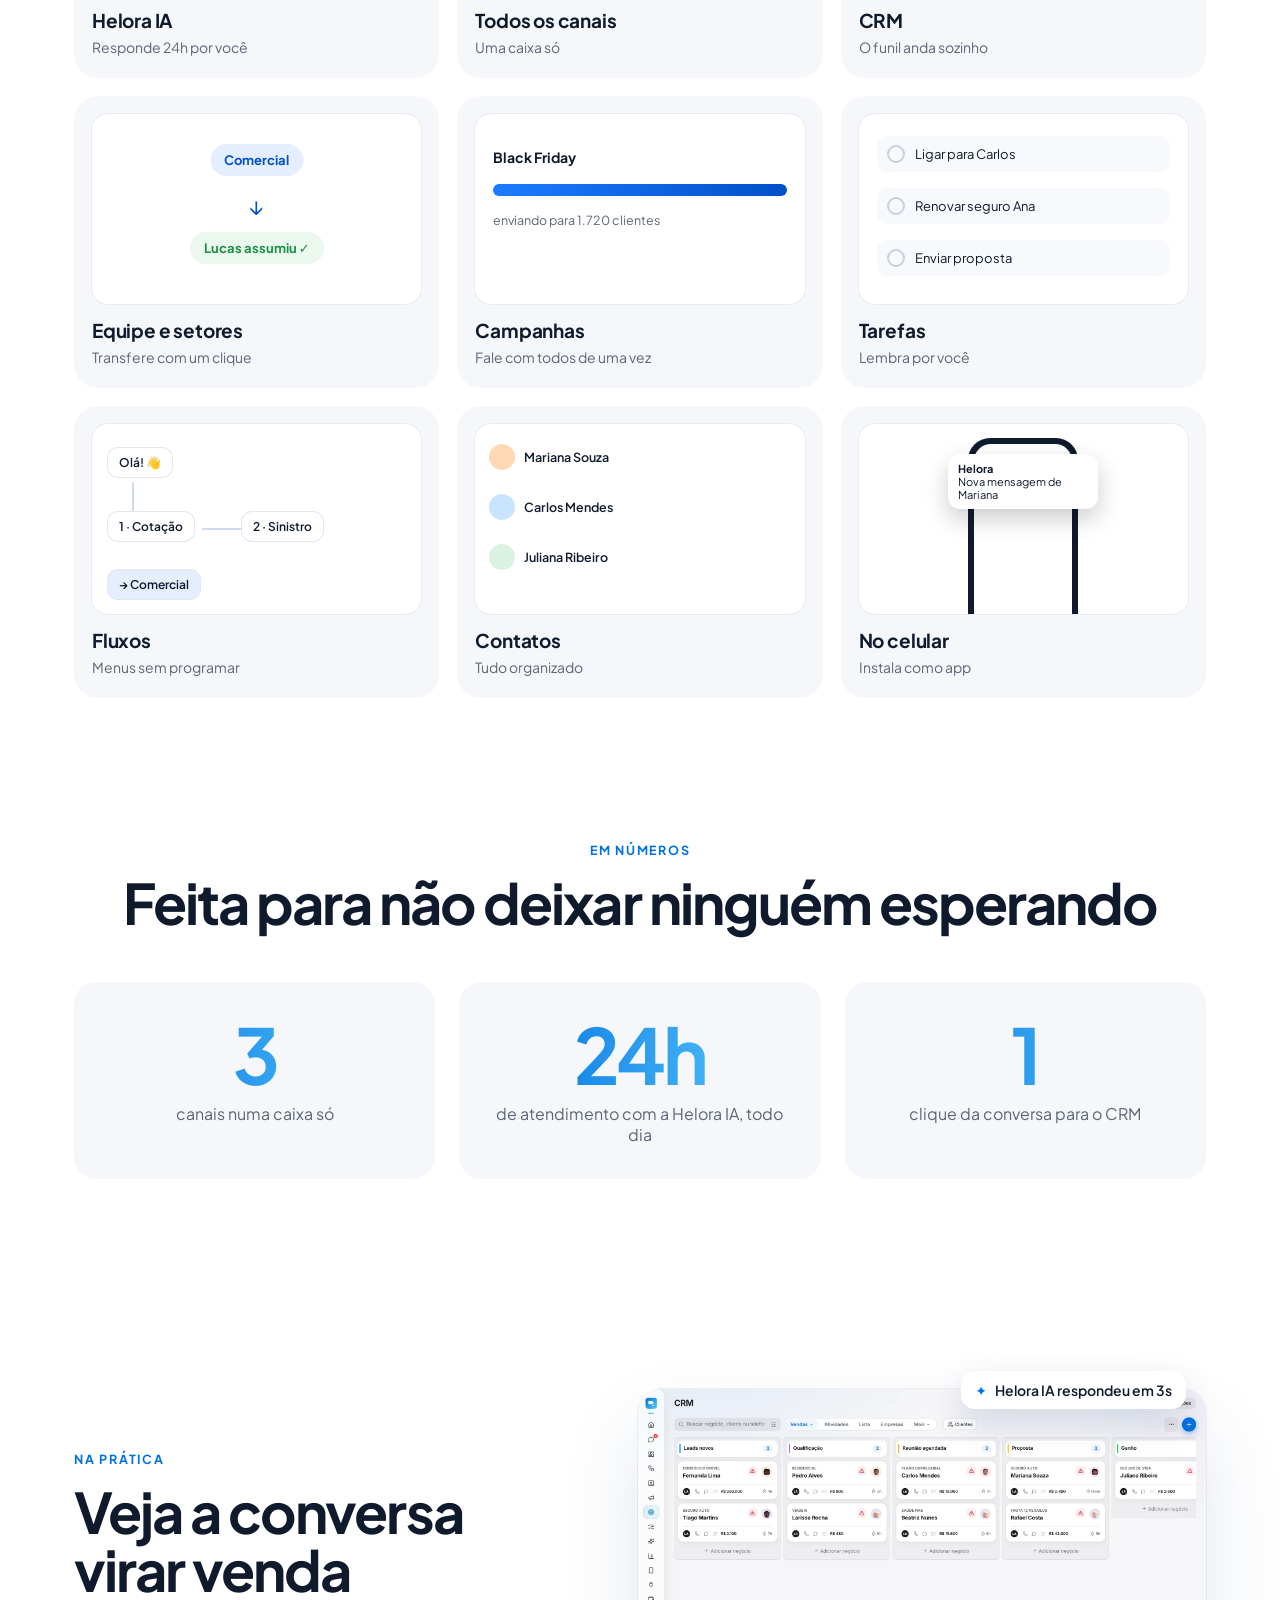
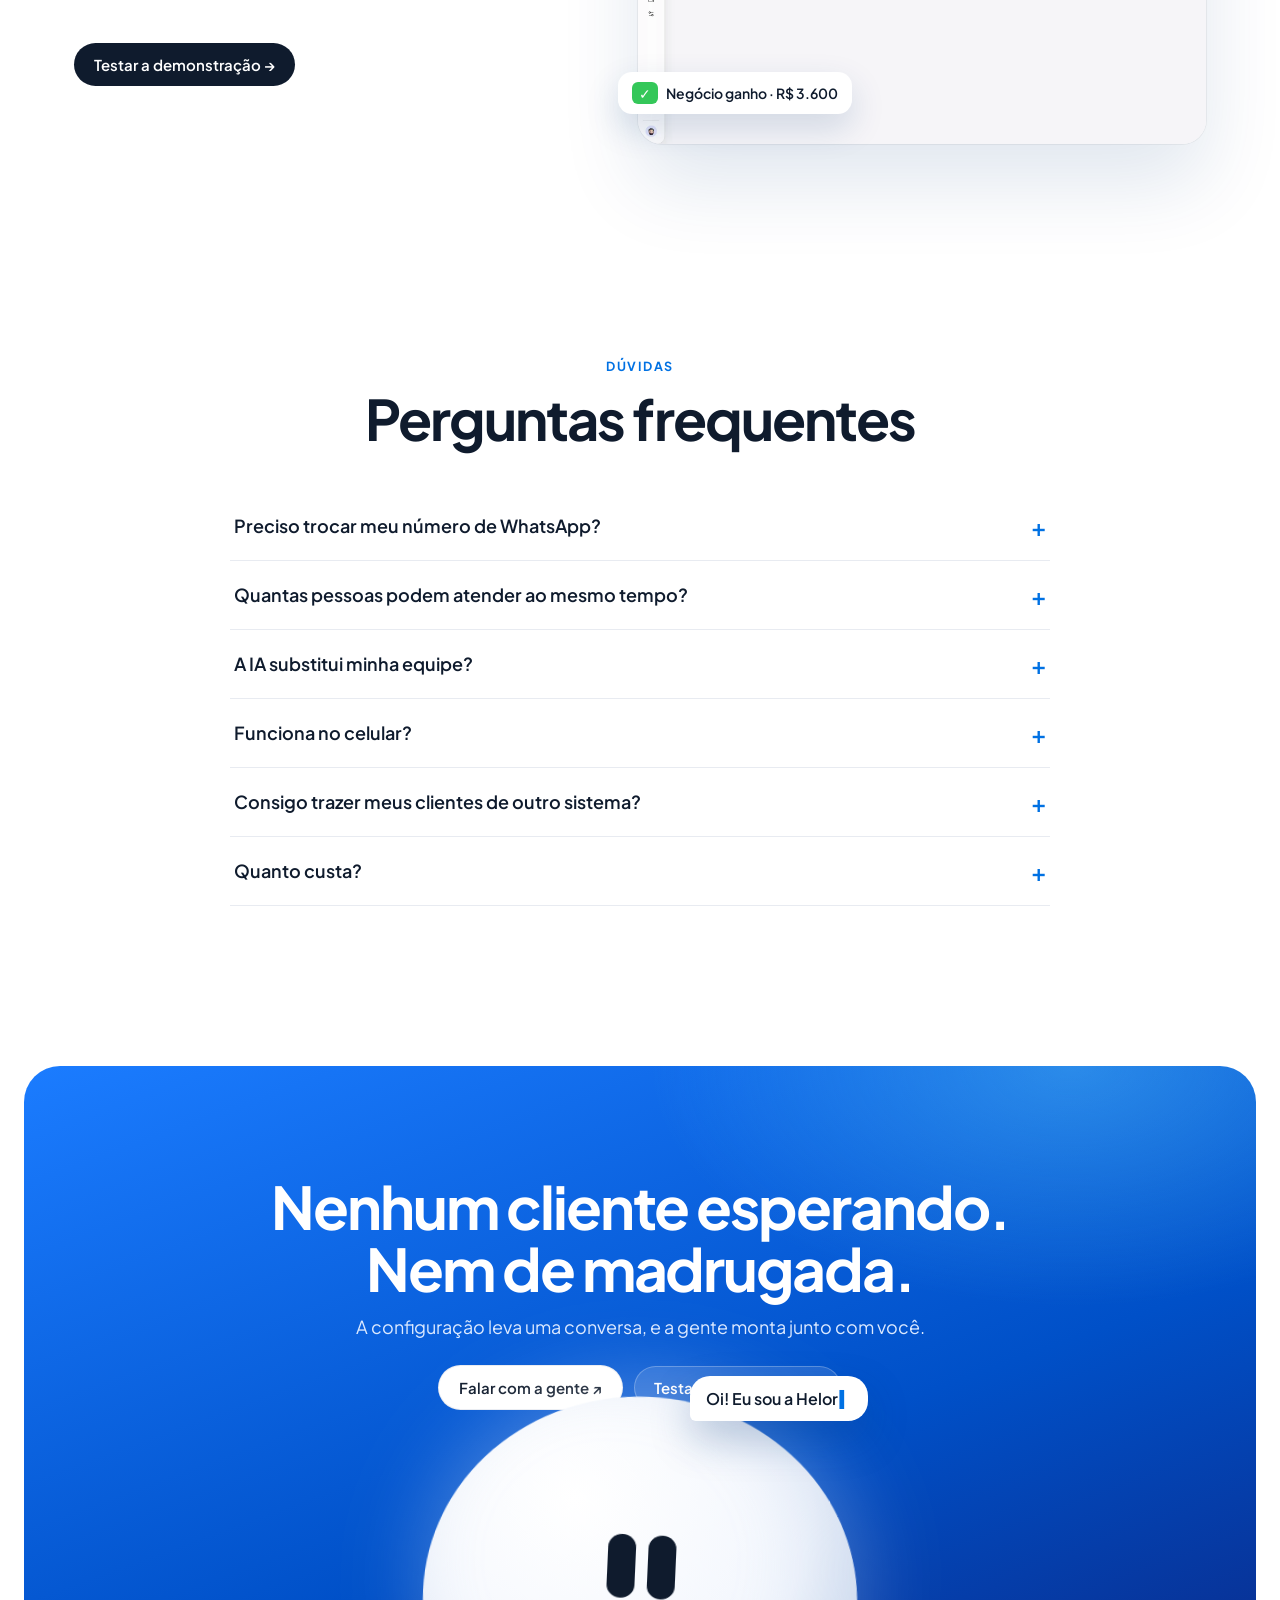
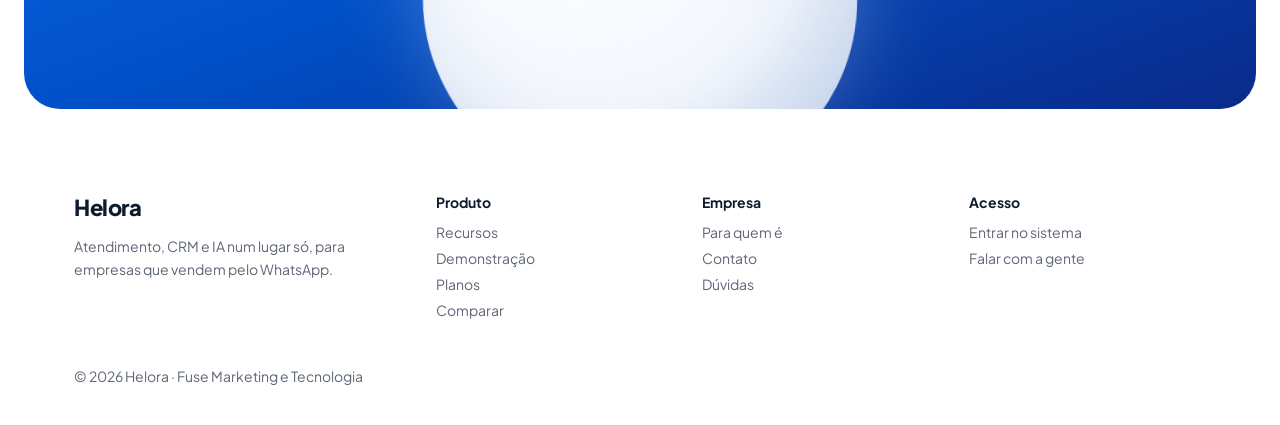
==== commit 71467864: "Mascote refeito como no fivebot: olhos com física de mola que andam e giram para o cursor, corpo inc" ====
--- a/index.html
+++ b/index.html
@@ -28,7 +28,7 @@
 </script>
 <link rel="preconnect" href="https://fonts.googleapis.com">
 <link href="https://fonts.googleapis.com/css2?family=Plus+Jakarta+Sans:wght@400;500;600;700;800&display=swap" rel="stylesheet">
-<link rel="stylesheet" href="assets/site.css?v=3">
+<link rel="stylesheet" href="assets/site.css?v=5">
 <script src="assets/favicon-blink.js?v=2" defer></script>
 </head>
 <body>
@@ -41,17 +41,16 @@
 
 <header class="hero">
 <h1 class="rv">Seu cliente chama.<br>A Helora responde.</h1>
-<p class="sub rv">A Helora junta WhatsApp, Instagram e Messenger numa caixa só, responde com a IA 24 horas e transforma cada conversa em venda no CRM. Simples de usar desde o primeiro dia.</p>
+<p class="sub rv">WhatsApp, Instagram e Messenger, CRM e IA. Num lugar só.</p>
 <div class="ctas rv"><a class="btn bw" href="contato.html">Quero conhecer ↗</a><a class="btn ghost" href="demonstracao.html">Testar a demonstração</a></div>
-<div class="mwrap"><div class="mascot"><div class="say"></div><div class="ball"></div><div class="eyes"><i class="eye"></i><i class="eye"></i></div></div></div>
+<div class="mwrap"><div class="mascot" data-orb="hero"><div class="say"></div><div class="orb-body" style="position:absolute;inset:0"><div class="ball"></div><div class="eyes"><i class="eye" data-eye="l"></i><i class="eye" data-eye="r"></i></div></div></div></div>
 </header>
 <div class="logos"><div class="w">Funciona com: <b><i style="background:#25D366"></i>WhatsApp</b><b><i style="background:linear-gradient(45deg,#F58529,#DD2A7B,#8134AF)"></i>Instagram</b><b><i style="background:#0084FF"></i>Messenger</b><b><i style="background:linear-gradient(135deg,#0071e3,#5ac8fa)"></i>Helora IA</b></div></div>
 
 <section class="sec"><div class="w">
 <span class="k rv">O que a Helora faz</span>
-<h2 class="h2 rv">Tecnologia que se adapta<br>a quem atende. <span class="grad">Não o contrário.</span></h2>
-<p class="lead rv">Ninguém precisa fazer curso para usar. Tudo o que é complicado fica por trás, e na tela fica só o que importa: o cliente.</p>
-<div class="feats"><a class="feat rv" href="recursos.html#ia"><h3>A Helora IA atende 24 horas</h3><p>Ela responde com as informações da sua empresa, tira dúvidas, qualifica o cliente e, quando ele precisa de uma pessoa, passa a conversa com o resumo pronto.</p><span class="go">VER COMO →</span></a><a class="feat rv" href="recursos.html#canais"><h3>Todos os canais numa caixa só</h3><p>WhatsApp, Instagram e Messenger no mesmo lugar. Toda a equipe atende pelo mesmo número, cada um com o seu acesso.</p><span class="go">VER COMO →</span></a><a class="feat rv" href="recursos.html#crm"><h3>Um funil de vendas que anda sozinho</h3><p>Cada conversa vira um negócio no CRM, com valor, etapa, etiquetas e histórico. Você vê quanto vai entrar no mês.</p><span class="go">VER COMO →</span></a><a class="feat rv" href="recursos.html#equipe"><h3>Setores, filas e transferência</h3><p>Separe Comercial, Financeiro e Suporte. Transfira com um clique e nunca mais deixe um cliente sem dono.</p><span class="go">VER COMO →</span></a><a class="feat rv" href="recursos.html#campanhas"><h3>Campanhas sem cara de spam</h3><p>Mande ofertas, avisos e renovações para listas segmentadas, com modelos aprovados e acompanhamento de envio.</p><span class="go">VER COMO →</span></a><a class="feat rv" href="recursos.html#tarefas"><h3>Tarefas e lembretes</h3><p>Retornos, renovações e follow-ups aparecem na hora certa. Ninguém precisa lembrar de cabeça.</p><span class="go">VER COMO →</span></a><a class="feat rv" href="recursos.html#fluxos"><h3>Fluxos de atendimento</h3><p>Menus, perguntas e respostas automáticas montadas em blocos, sem programar.</p><span class="go">VER COMO →</span></a><a class="feat rv" href="recursos.html#contatos"><h3>Clientes organizados</h3><p>Contatos com empresa, etiquetas e último contato. Importe sua base por planilha em minutos.</p><span class="go">VER COMO →</span></a><a class="feat rv" href="recursos.html#celular"><h3>Funciona no celular</h3><p>Use no navegador do computador ou instale no celular como aplicativo, com notificações.</p><span class="go">VER COMO →</span></a></div>
+<h2 class="h2 rv">Veja o que ela faz</h2>
+<div class="fx"><a class="rv" href="recursos.html#ia"><div class="vis"><div class="v-b v-c" style="top:16px">Oi! Quanto custa o seguro?</div><div class="v-b v-h" style="top:62px;animation-delay:.6s"><b>✦ Helora IA</b>Me passa o modelo do carro?</div><div class="v-b v-c" style="top:118px;animation-delay:1.3s">Onix 2022 🚗</div></div><h3>Helora IA</h3><small>Responde 24h por você</small></a><a class="rv" href="recursos.html#canais"><div class="vis"><div class="v-ch" style="top:22px;background:#25D366">WA</div><div class="v-ch" style="top:78px;background:linear-gradient(45deg,#F58529,#DD2A7B)">IG</div><div class="v-ch" style="top:134px;background:#0084FF">MS</div><i class="v-dot" style="top:34px;background:#25D366"></i><i class="v-dot" style="top:90px;background:#DD2A7B;animation-delay:.8s"></i><i class="v-dot" style="top:146px;background:#0084FF;animation-delay:1.6s"></i><div class="v-box"><svg width="40" viewBox="0 0 100 100"><circle cx="50" cy="50" r="44" fill="#fff"/><rect data-eye="l" x="34" y="30" width="9" height="22" rx="4.5" fill="#0f1b2d"/><rect data-eye="r" x="57" y="30" width="9" height="22" rx="4.5" fill="#0f1b2d"/></svg></div></div><h3>Todos os canais</h3><small>Uma caixa só</small></a><a class="rv" href="recursos.html#crm"><div class="vis"><div class="v-col" style="left:3%"><span>Novo</span></div><div class="v-col" style="left:35%"><span>Proposta</span></div><div class="v-col" style="left:67%"><span>Ganho</span></div><div class="v-card">Mariana<i>R$ 3.600</i></div></div><h3>CRM</h3><small>O funil anda sozinho</small></a><a class="rv" href="recursos.html#equipe"><div class="vis"><div class="v-pill" style="top:30px;background:#e4eeff;color:#0050c8">Comercial</div><div style="position:absolute;left:50%;top:78px;margin-left:-8px;font-size:22px;color:#0050c8">↓</div><div class="v-pill" style="top:118px;background:#eaf8ee;color:#1a8f45;animation:vb 4s infinite">Lucas assumiu ✓</div></div><h3>Equipe e setores</h3><small>Transfere com um clique</small></a><a class="rv" href="recursos.html#campanhas"><div class="vis"><div style="position:absolute;left:18px;top:34px;font-weight:700;font-size:14px">Black Friday</div><div class="v-bar" style="top:70px"><i></i></div><div style="position:absolute;left:18px;top:98px;color:#5d6676;font-size:12.5px">enviando para 1.720 clientes</div></div><h3>Campanhas</h3><small>Fale com todos de uma vez</small></a><a class="rv" href="recursos.html#tarefas"><div class="vis"><div class="v-task" style="top:22px"><em></em>Ligar para Carlos</div><div class="v-task" style="top:74px"><em style="animation-delay:1s"></em>Renovar seguro Ana</div><div class="v-task" style="top:126px"><em style="animation-delay:2s"></em>Enviar proposta</div></div><h3>Tarefas</h3><small>Lembra por você</small></a><a class="rv" href="recursos.html#fluxos"><div class="vis"><div class="v-node" style="left:16px;top:24px">Olá! 👋</div><div class="v-line" style="left:40px;top:58px;width:2px;height:30px"></div><div class="v-node" style="left:16px;top:88px">1 · Cotação</div><div class="v-node" style="left:150px;top:88px">2 · Sinistro</div><div class="v-line" style="left:110px;top:104px;width:40px"></div><div class="v-node" style="left:16px;top:146px;background:#e4eeff">→ Comercial</div></div><h3>Fluxos</h3><small>Menus sem programar</small></a><a class="rv" href="recursos.html#contatos"><div class="vis"><div class="v-row" style="top:20px"><i class="av" style="background:#ffd8b5"></i>Mariana Souza<span class="v-tag" style="background:#e4eeff;color:#0050c8">Cliente</span></div><div class="v-row" style="top:70px"><i class="av" style="background:#c9e4ff"></i>Carlos Mendes<span class="v-tag" style="background:#fff2d6;color:#b07800;animation-delay:.6s">VIP</span></div><div class="v-row" style="top:120px"><i class="av" style="background:#d9f2e2"></i>Juliana Ribeiro<span class="v-tag" style="background:#eaf8ee;color:#1a8f45;animation-delay:1.2s">Renovação</span></div></div><h3>Contatos</h3><small>Tudo organizado</small></a><a class="rv" href="recursos.html#celular"><div class="vis"><div class="v-ph"><div></div></div><div class="v-nt"><b>Helora</b><br>Nova mensagem de Mariana</div></div><h3>No celular</h3><small>Instala como app</small></a></div>
 </div></section>
 
 <section class="sec" style="padding-top:20px"><div class="w center">
@@ -63,12 +62,12 @@
 </div></div></section>
 
 <section class="sec" style="padding-top:20px"><div class="w">
-<div class="split"><div class="txt rv"><span class="k">Na prática</span><h2 class="h2">Veja a conversa<br>virar venda</h2><p class="lead">A cliente chama, a Helora IA responde na hora, o vendedor assume com o resumo pronto e o negócio já aparece no funil.</p><a class="btn bp" style="margin-top:26px" href="demonstracao.html">Testar a demonstração →</a></div>
+<div class="split"><div class="txt rv"><span class="k">Na prática</span><h2 class="h2">Veja a conversa<br>virar venda</h2><a class="btn bp" style="margin-top:26px" href="demonstracao.html">Testar a demonstração →</a></div>
 <div class="rv" style="position:relative"><div class="frame"><img src="assets/shot-crm.webp" alt="CRM da Helora" loading="lazy" width="1960" height="1225"></div><div class="chip" style="left:-20px;bottom:30px"><span style="background:#34c759;color:#fff;border-radius:6px;padding:2px 7px">✓</span>Negócio ganho · R$ 3.600</div><div class="chip" style="right:20px;top:-18px;animation-delay:1.5s"><span style="color:#0071e3">✦</span>Helora IA respondeu em 3s</div></div></div>
 </div></section>
 
 <section class="sec" id="duvidas" style="padding-top:20px"><div class="w center"><span class="k rv">Dúvidas</span><h2 class="h2 rv">Perguntas frequentes</h2><div class="faq rv" style="text-align:left"><details><summary>Preciso trocar meu número de WhatsApp?</summary><p>Não. Você conecta o número que já usa, pela API oficial da Meta ou por QR Code, e a equipe toda atende pelo mesmo número.</p></details><details><summary>Quantas pessoas podem atender ao mesmo tempo?</summary><p>Várias. Cada atendente tem seu acesso, as conversas são divididas por setor e dá para transferir com um clique.</p></details><details><summary>A IA substitui minha equipe?</summary><p>Não. Ela faz o primeiro atendimento e as tarefas repetitivas. Quando o cliente precisa de um especialista, ela passa a conversa com o resumo pronto.</p></details><details><summary>Funciona no celular?</summary><p>Sim. Funciona no navegador do computador e do celular e pode ser instalado na tela inicial como um aplicativo.</p></details><details><summary>Consigo trazer meus clientes de outro sistema?</summary><p>Sim. Importamos sua lista de clientes e negócios por planilha, e ajudamos na migração.</p></details><details><summary>Quanto custa?</summary><p>Temos planos para cada tamanho de empresa, com e sem CRM e IA. Veja os planos ou fale com a gente para montar a proposta certa.</p></details></div></div></section>
-<section class="final rv"><h2>Nenhum cliente esperando.<br>Nem de madrugada.</h2><p>A configuração leva uma conversa, e a gente monta junto com você.</p><div class="ctas" style="display:flex;gap:12px;justify-content:center;flex-wrap:wrap"><a class="btn bw" href="contato.html">Falar com a gente ↗</a><a class="btn ghost" href="demonstracao.html">Testar a demonstração</a></div><div class="mwrap"><div class="mascot"><div class="say"></div><div class="ball"></div><div class="eyes"><i class="eye"></i><i class="eye"></i></div></div></div></section>
+<section class="final rv"><h2>Nenhum cliente esperando.<br>Nem de madrugada.</h2><p>A configuração leva uma conversa, e a gente monta junto com você.</p><div class="ctas" style="display:flex;gap:12px;justify-content:center;flex-wrap:wrap"><a class="btn bw" href="contato.html">Falar com a gente ↗</a><a class="btn ghost" href="demonstracao.html">Testar a demonstração</a></div><div class="mwrap"><div class="mascot" data-orb="hero"><div class="say"></div><div class="orb-body" style="position:absolute;inset:0"><div class="ball"></div><div class="eyes"><i class="eye" data-eye="l"></i><i class="eye" data-eye="r"></i></div></div></div></div></section>
 
 <footer><div class="w">
 <div><div class="logo">Helora</div><p style="max-width:280px;line-height:1.6">Atendimento, CRM e IA num lugar só, para empresas que vendem pelo WhatsApp.</p></div>
@@ -76,6 +75,7 @@
 <div><b>Empresa</b><a href="segmentos.html">Para quem é</a><a href="contato.html">Contato</a><a href="index.html#duvidas">Dúvidas</a></div>
 <div><b>Acesso</b><a href="https://app1.heloracrm.com.br">Entrar no sistema</a><a href="contato.html">Falar com a gente</a></div>
 </div><div class="w" style="display:block;margin-top:40px">© <span id="y"></span> Helora · Fuse Marketing e Tecnologia</div></footer>
-<script src="assets/site.js?v=2" defer></script>
-<script src="assets/helora-chat.js?v=2" defer></script>
+<script src="assets/mascot.js?v=1" defer></script>
+<script src="assets/site.js?v=3" defer></script>
+<script src="assets/helora-chat.js?v=3" defer></script>
 </body></html>
--- a/assets/site.css
+++ b/assets/site.css
@@ -184,3 +184,48 @@
 .hc-btn{transition:left .8s cubic-bezier(.5,0,.3,1),top .8s cubic-bezier(.5,0,.3,1),transform .25s,rotate .3s}
 .hc-btn.hop{animation:hop .8s ease}
 @keyframes hop{0%{transform:translateY(0) scale(1,1)}15%{transform:translateY(4px) scale(1.12,.86)}50%{transform:translateY(-46px) scale(.94,1.06)}85%{transform:translateY(2px) scale(1.1,.88)}100%{transform:none}}
+/* cards de funcionalidade com animação (pouco texto) */
+.fx{display:grid;grid-template-columns:repeat(3,1fr);gap:18px;margin-top:46px}
+.fx a{border-radius:24px;background:var(--soft);padding:18px 18px 22px;display:flex;flex-direction:column;gap:14px;transition:transform .25s,box-shadow .25s}
+.fx a:hover{transform:translateY(-4px);box-shadow:0 24px 50px #0b3b7a18}
+.fx .vis{height:190px;border-radius:16px;background:#fff;position:relative;overflow:hidden;box-shadow:0 0 0 1px var(--line)}
+.fx h3{margin:0;font-size:19px;letter-spacing:-.01em}.fx small{color:var(--mute);font-size:14px;margin-top:-8px}
+@media(max-width:900px){.fx{grid-template-columns:1fr}}
+.v-b{position:absolute;max-width:72%;padding:8px 11px;border-radius:13px;font-size:12.5px;line-height:1.35;opacity:0;animation:vb 6s infinite}
+.v-c{left:12px;background:#f1f3f6}.v-h{right:12px;background:#e4eeff}.v-h b{display:block;color:#0071e3;font-size:10.5px}
+@keyframes vb{0%,5%{opacity:0;transform:translateY(8px)}12%,88%{opacity:1;transform:none}100%{opacity:0}}
+.v-ch{position:absolute;width:34px;height:34px;border-radius:10px;left:18px;color:#fff;font:700 11px/34px inherit;text-align:center}
+.v-dot{position:absolute;left:58px;width:10px;height:10px;border-radius:50%;animation:vd 2.4s infinite}
+@keyframes vd{0%{transform:translateX(0);opacity:0}15%{opacity:1}80%{opacity:1}100%{transform:translateX(150px);opacity:0}}
+.v-box{position:absolute;right:18px;top:50%;width:74px;height:74px;margin-top:-37px;border-radius:20px;background:linear-gradient(160deg,#1b7cff,#0050c8 55%,#0a2a8a);display:grid;place-items:center}
+.v-col{position:absolute;top:14px;bottom:14px;width:30%;border-radius:10px;background:#f4f6fa;padding:22px 6px 6px;font-size:10px;color:#8a93a3}
+.v-col span{position:absolute;top:6px;left:8px;font-weight:700}
+.v-card{position:absolute;top:44px;left:calc(3% + 8px);width:calc(30% - 12px);height:46px;border-radius:9px;background:#fff;box-shadow:0 6px 16px #0b3b7a22;font-size:11px;padding:7px;font-weight:700;animation:vk 6s infinite cubic-bezier(.6,0,.3,1)}
+.v-card i{display:block;font-style:normal;font-weight:500;color:#1a8f45;font-size:10.5px;margin-top:3px}
+@keyframes vk{0%,15%{transform:translateX(0)}35%,50%{transform:translateX(108%) rotate(-3deg)}55%{transform:translateX(108%)}75%,100%{transform:translateX(216%)}}
+.v-pill{position:absolute;left:50%;transform:translateX(-50%);padding:8px 14px;border-radius:99px;font-size:13px;font-weight:700;white-space:nowrap}
+.v-bar{position:absolute;left:18px;right:18px;height:12px;border-radius:9px;background:#eef1f6;overflow:hidden}.v-bar i{display:block;height:100%;background:linear-gradient(90deg,#1b7cff,#0050c8);animation:vbar 5s infinite}
+@keyframes vbar{0%{width:0}70%,100%{width:92%}}
+.v-task{position:absolute;left:18px;right:18px;display:flex;gap:10px;align-items:center;font-size:13px;background:#f8f9fc;border-radius:10px;padding:9px 10px}
+.v-task em{width:18px;height:18px;border-radius:50%;border:2px solid #c9d1de;flex:none;animation:vt 6s infinite}
+@keyframes vt{0%,30%{background:#fff;border-color:#c9d1de}40%,100%{background:#34c759;border-color:#34c759}}
+.v-node{position:absolute;padding:7px 11px;border-radius:10px;background:#fff;box-shadow:0 0 0 1px #e3e7ee;font-size:12px;font-weight:600}
+.v-line{position:absolute;height:2px;background:#cfdcef}
+.v-row{position:absolute;left:14px;right:14px;display:flex;gap:9px;align-items:center;font-size:12.5px;font-weight:600}
+.v-row .av{width:26px;height:26px;border-radius:50%}.v-tag{margin-left:auto;font-size:10.5px;padding:3px 8px;border-radius:99px;opacity:0;animation:vb 6s infinite}
+.v-ph{position:absolute;left:50%;top:14px;width:110px;height:220px;margin-left:-55px;border-radius:22px;background:#0f1b2d;padding:6px}.v-ph div{background:#fff;border-radius:17px;height:100%}
+.v-nt{position:absolute;left:50%;top:30px;width:150px;margin-left:-75px;background:#fff;border-radius:12px;padding:8px 10px;font-size:11px;box-shadow:0 10px 24px #0003;animation:vn 4s infinite}
+@keyframes vn{0%{transform:translateY(-60px);opacity:0}15%,75%{transform:none;opacity:1}100%{transform:translateY(-20px);opacity:0}}
+/* mascote novo (física de mola) */
+.mascot .eyes{transform:translate(-50%,0)!important;rotate:0deg!important}
+.mascot .eye{transform-origin:50% 50%;transition:none!important}
+.orb-body{will-change:transform}
+.orb-intro .orb-body{animation:orbIn 1.1s cubic-bezier(.34,1.56,.64,1) both}
+@keyframes orbIn{0%{scale:.15;opacity:0}60%{opacity:1}100%{scale:1}}
+.orb-wake{position:absolute;left:50%;top:42%;width:0;height:0;z-index:2;pointer-events:none}
+.orb-wake i{position:absolute;border-radius:50%;background:#fff;left:0;top:0;animation:wk 1.4s cubic-bezier(.2,.8,.3,1) forwards}
+@keyframes wk{0%{transform:translate(-50%,-50%) scale(.4);opacity:1}70%{opacity:1}100%{transform:translate(calc(-50% + var(--x)),calc(-50% + var(--y))) scale(0);opacity:0}}
+
+[data-orb] rect[data-eye]{transform-box:fill-box;transform-origin:center}
+.hero .mascot{bottom:-22%}
+.final .mascot{bottom:-40%}
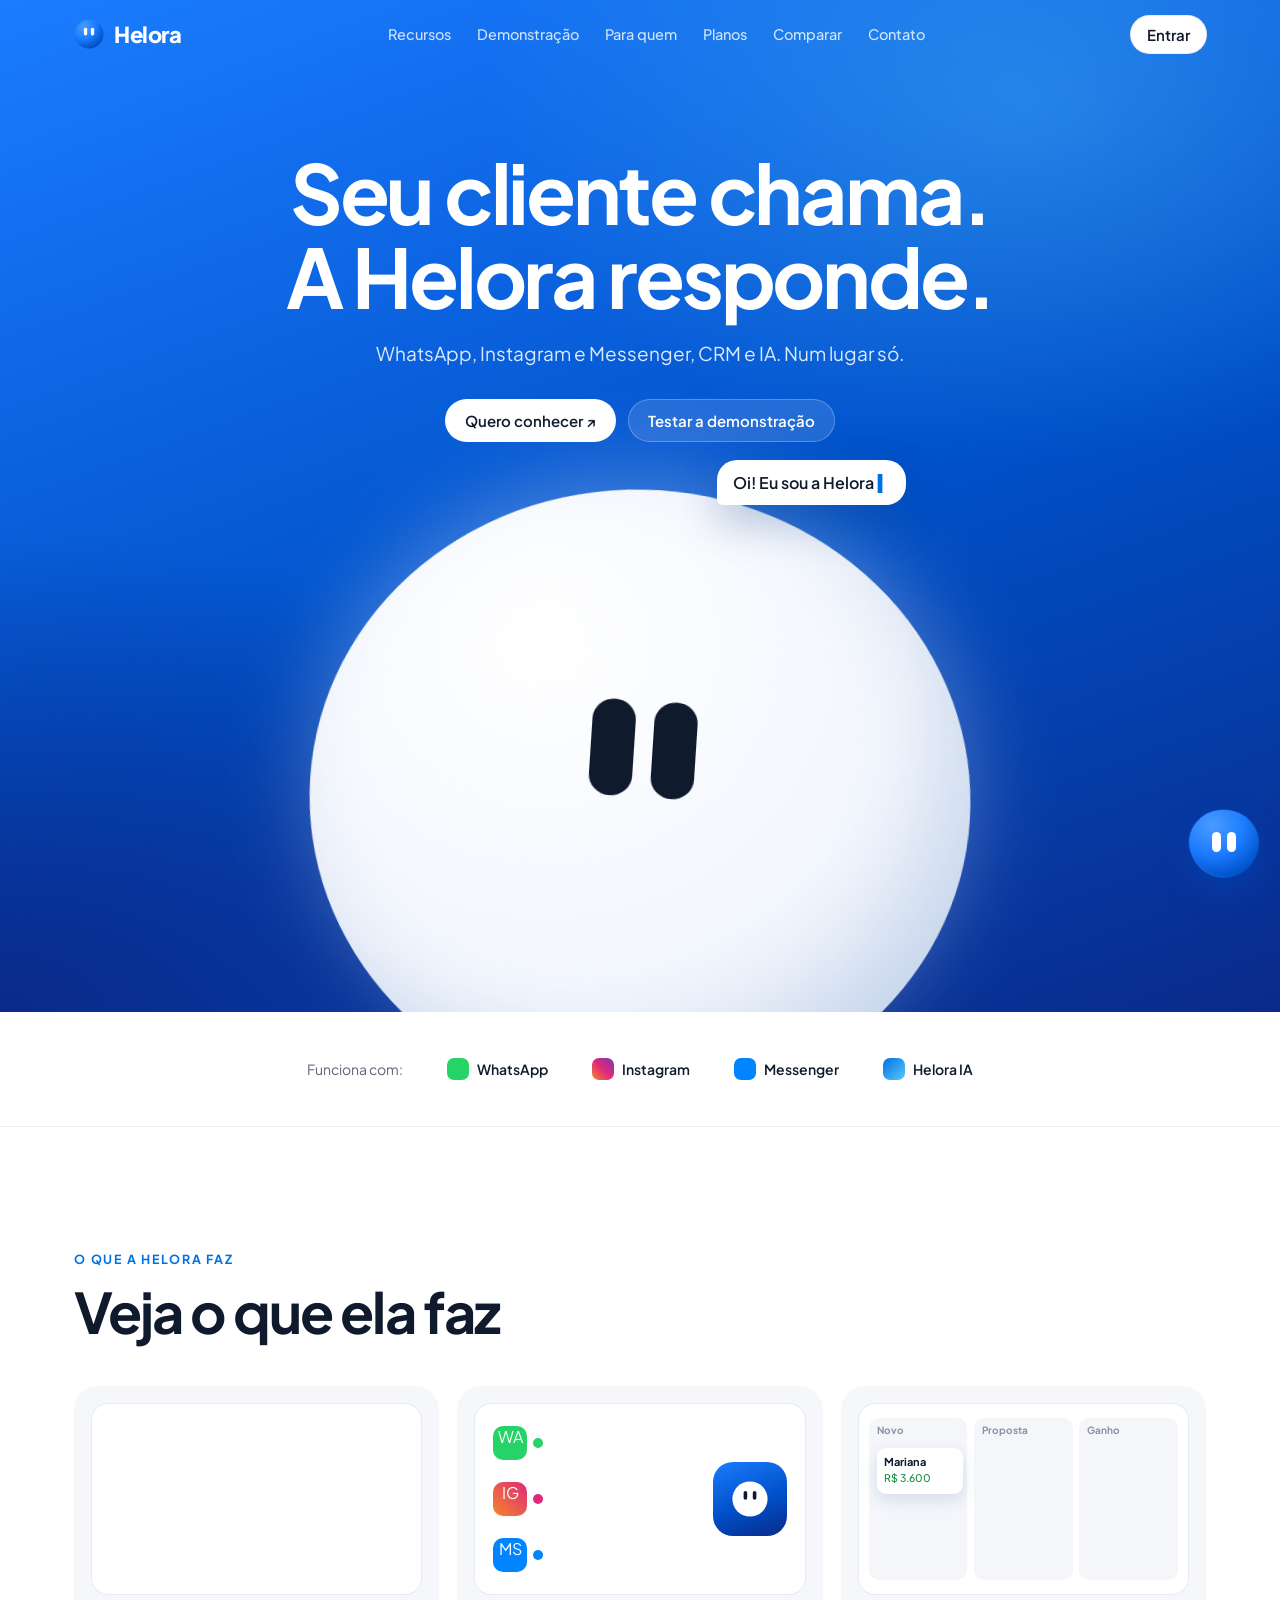
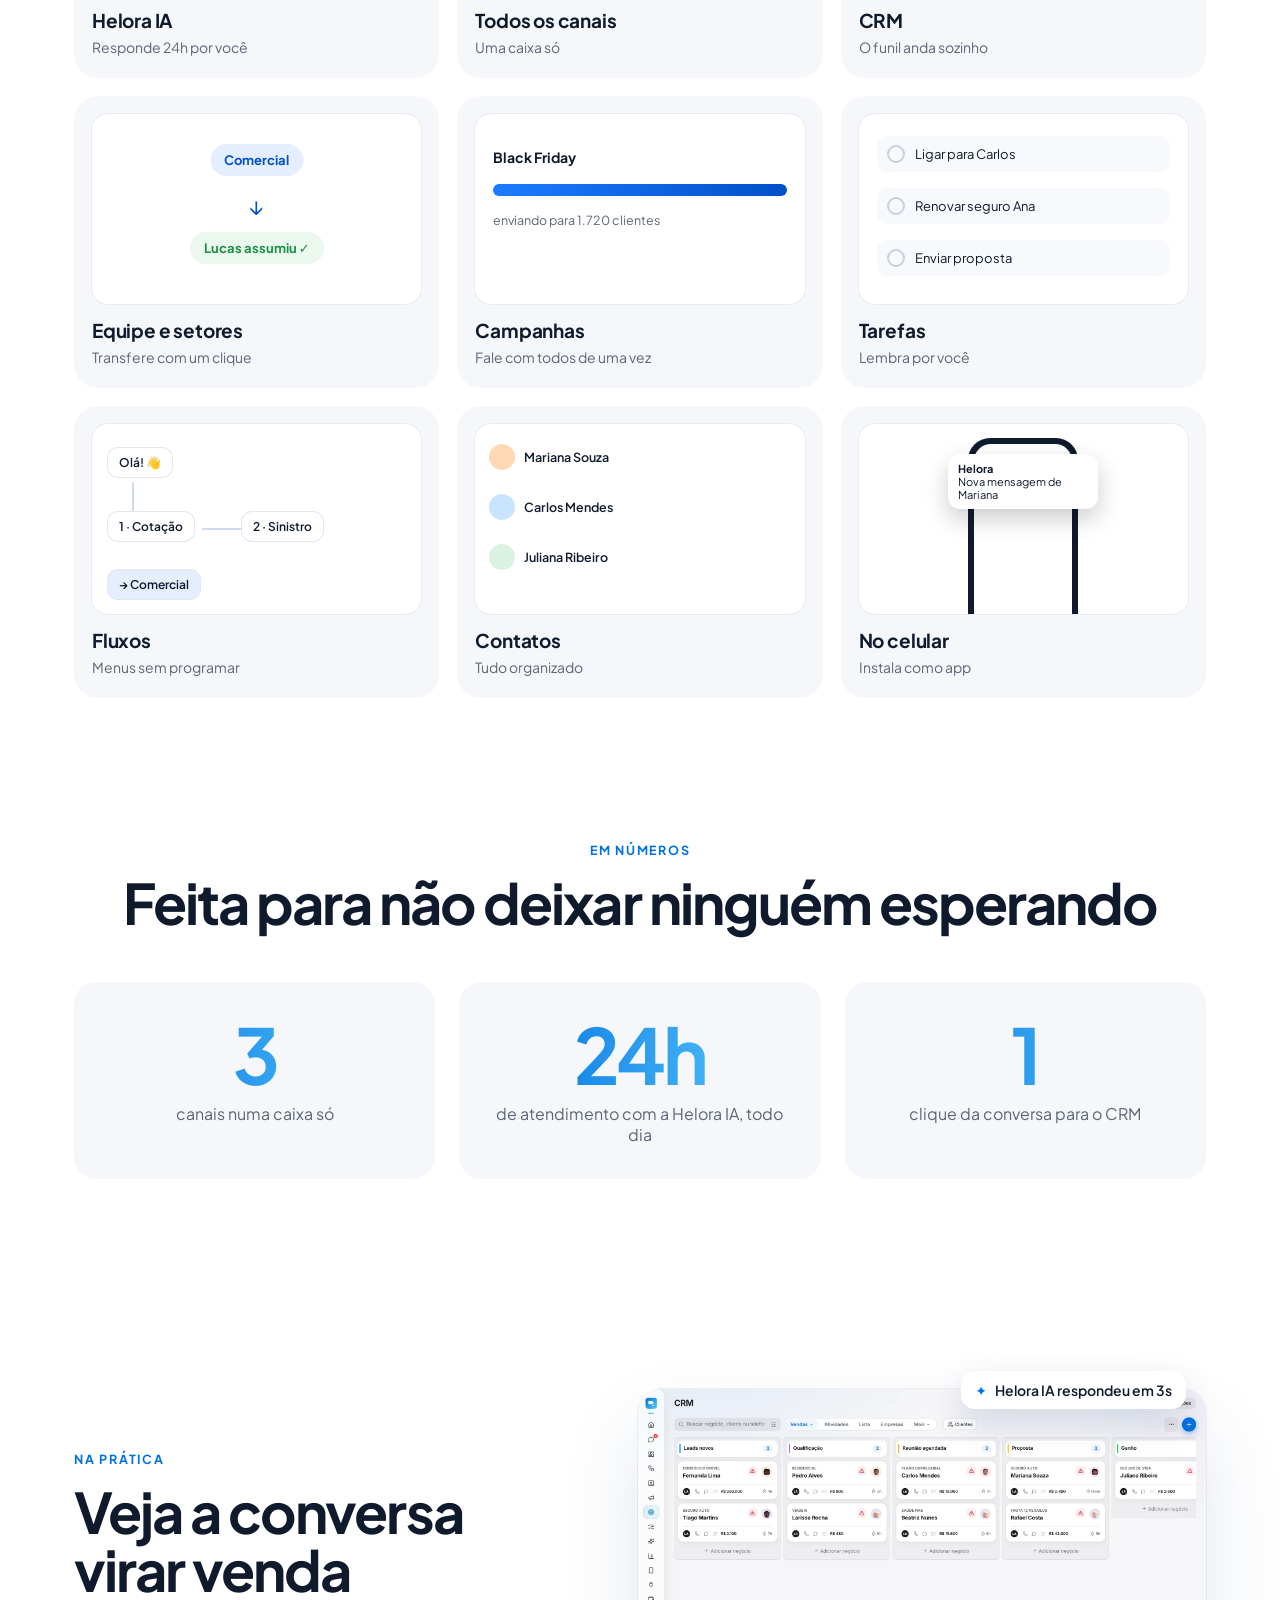
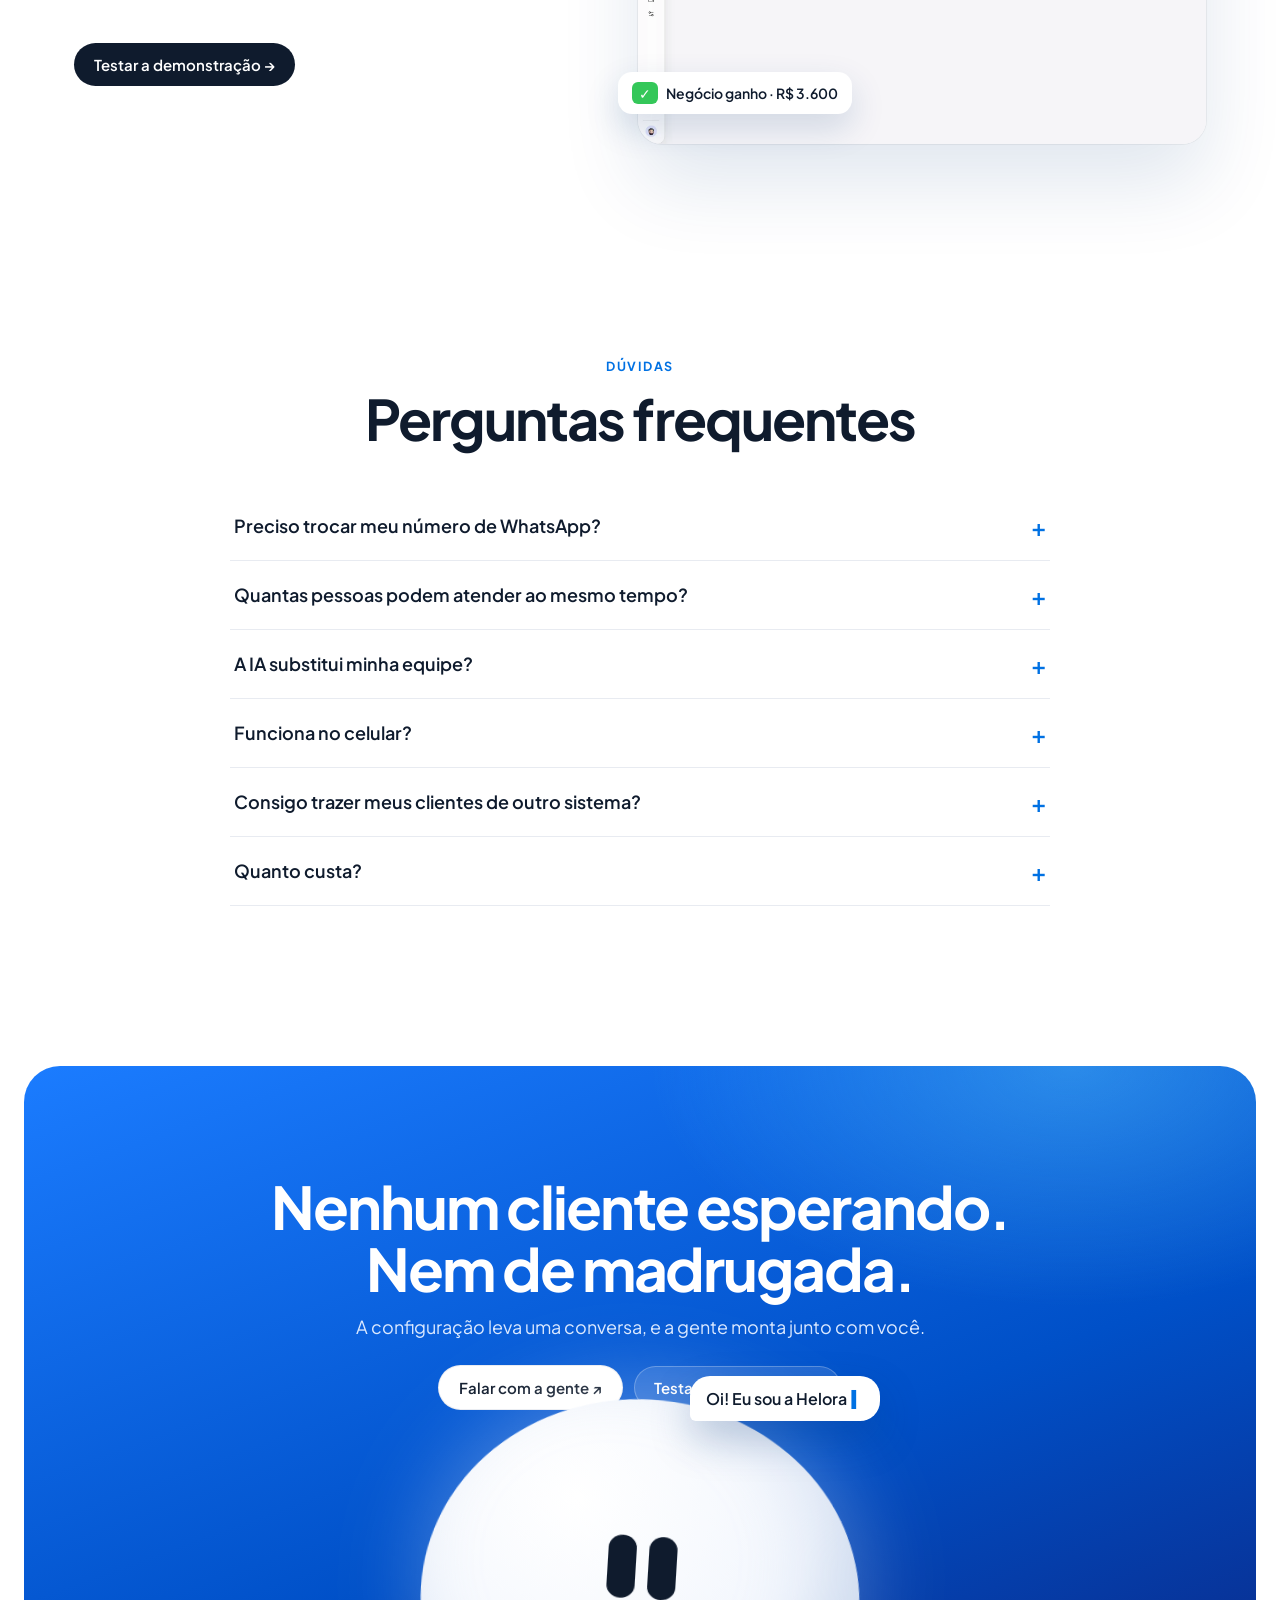
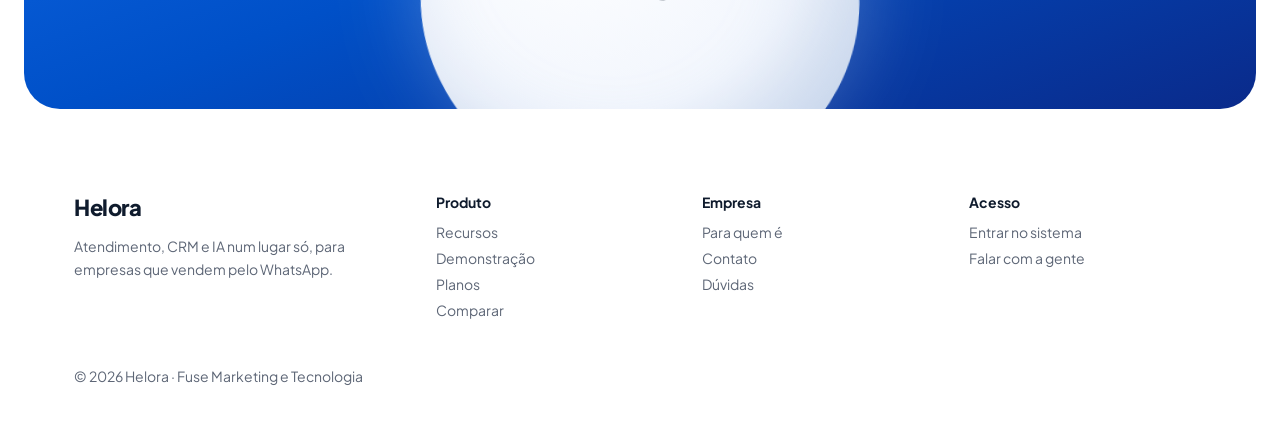
==== commit c0d6d1e4: "Mascote no degradê com olhos brancos: logo, favicon e botão do chat Co-Authored-By: Claude Opus 5.5 " ====
--- a/index.html
+++ b/index.html
@@ -12,7 +12,7 @@
 <meta property="og:title" content="Helora · Atendimento, CRM e IA em um só lugar"><meta property="og:description" content="WhatsApp, Instagram e Messenger num só painel, CRM de vendas e uma IA que atende seus clientes 24h. Para empresas que vendem e atendem pelo WhatsApp.">
 <meta property="og:image" content="https://heloracrm.com.br/assets/og.jpg"><meta property="og:image:width" content="1200"><meta property="og:image:height" content="630">
 <meta name="twitter:card" content="summary_large_image">
-<link rel="icon" href="assets/favicon.png?v=4"><link rel="apple-touch-icon" href="assets/helora-icon.png">
+<link rel="icon" href="assets/favicon.png?v=5"><link rel="apple-touch-icon" href="assets/helora-icon.png">
 <script type="application/ld+json">[{"@context": "https://schema.org", "@type": "Organization", "name": "Helora", "url": "https://heloracrm.com.br/", "logo": "https://heloracrm.com.br/assets/helora-icon.png"}, {"@context": "https://schema.org", "@type": "SoftwareApplication", "name": "Helora", "applicationCategory": "BusinessApplication", "operatingSystem": "Web, Android, iOS", "description": "Atendimento por WhatsApp, Instagram e Messenger, CRM de vendas e IA que atende 24h.", "url": "https://heloracrm.com.br/", "inLanguage": "pt-BR"}, {"@context": "https://schema.org", "@type": "FAQPage", "mainEntity": [{"@type": "Question", "name": "Preciso trocar meu número de WhatsApp?", "acceptedAnswer": {"@type": "Answer", "text": "Não. Você conecta o número que já usa, pela API oficial da Meta ou por QR Code, e a equipe toda atende pelo mesmo número."}}, {"@type": "Question", "name": "Quantas pessoas podem atender ao mesmo tempo?", "acceptedAnswer": {"@type": "Answer", "text": "Várias. Cada atendente tem seu acesso, as conversas são divididas por setor e dá para transferir com um clique."}}, {"@type": "Question", "name": "A IA substitui minha equipe?", "acceptedAnswer": {"@type": "Answer", "text": "Não. Ela faz o primeiro atendimento e as tarefas repetitivas. Quando o cliente precisa de um especialista, ela passa a conversa com o resumo pronto."}}, {"@type": "Question", "name": "Funciona no celular?", "acceptedAnswer": {"@type": "Answer", "text": "Sim. Funciona no navegador do computador e do celular e pode ser instalado na tela inicial como um aplicativo."}}, {"@type": "Question", "name": "Consigo trazer meus clientes de outro sistema?", "acceptedAnswer": {"@type": "Answer", "text": "Sim. Importamos sua lista de clientes e negócios por planilha, e ajudamos na migração."}}, {"@type": "Question", "name": "Quanto custa?", "acceptedAnswer": {"@type": "Answer", "text": "Temos planos para cada tamanho de empresa, com e sem CRM e IA. Fale com a gente e montamos a proposta certa para você."}}]}]</script>
 <!-- MEDIÇÃO: cole os IDs abaixo e publique. Vazio = nada é carregado. -->
 <script>
@@ -28,12 +28,12 @@
 </script>
 <link rel="preconnect" href="https://fonts.googleapis.com">
 <link href="https://fonts.googleapis.com/css2?family=Plus+Jakarta+Sans:wght@400;500;600;700;800&display=swap" rel="stylesheet">
-<link rel="stylesheet" href="assets/site.css?v=5">
-<script src="assets/favicon-blink.js?v=2" defer></script>
+<link rel="stylesheet" href="assets/site.css?v=2">
+<script src="assets/favicon-blink.js?v=3" defer></script>
 </head>
 <body>
 <nav class="nav dark"><div class="w">
-<a class="logo" href="index.html"><svg viewBox="0 0 200 200"><defs><radialGradient id="lg" cx=".35" cy=".28" r=".85"><stop offset="0" stop-color="#fff"/><stop offset=".75" stop-color="#eef3fb"/><stop offset="1" stop-color="#c9d6ea"/></radialGradient></defs><circle cx="100" cy="100" r="92" fill="url(#lg)" stroke="#c3d1e6" stroke-width="6"/><rect x="68" y="64" width="20" height="46" rx="10" fill="#0f1b2d"/><rect x="112" y="64" width="20" height="46" rx="10" fill="#0f1b2d"/></svg>Helora</a>
+<a class="logo" href="index.html"><svg viewBox="0 0 200 200"><defs><radialGradient id="lg" cx=".32" cy=".25" r=".95"><stop offset="0" stop-color="#4a9bff"/><stop offset=".45" stop-color="#1b7cff"/><stop offset=".8" stop-color="#0050c8"/><stop offset="1" stop-color="#0a2a8a"/></radialGradient></defs><circle cx="100" cy="100" r="96" fill="url(#lg)"/><rect x="66" y="58" width="22" height="52" rx="11" fill="#fff"/><rect x="112" y="58" width="22" height="52" rx="11" fill="#fff"/></svg>Helora</a>
 <button class="burger" aria-label="Menu">☰</button>
 <ul><li><a href="recursos.html">Recursos</a></li><li><a href="demonstracao.html">Demonstração</a></li><li><a href="segmentos.html">Para quem</a></li><li><a href="planos.html">Planos</a></li><li><a href="comparar.html">Comparar</a></li><li><a href="contato.html">Contato</a></li></ul>
 <a class="btn bw nb" href="https://app1.heloracrm.com.br">Entrar</a>
@@ -77,5 +77,5 @@
 </div><div class="w" style="display:block;margin-top:40px">© <span id="y"></span> Helora · Fuse Marketing e Tecnologia</div></footer>
 <script src="assets/mascot.js?v=1" defer></script>
 <script src="assets/site.js?v=3" defer></script>
-<script src="assets/helora-chat.js?v=3" defer></script>
+<script src="assets/helora-chat.js?v=4" defer></script>
 </body></html>
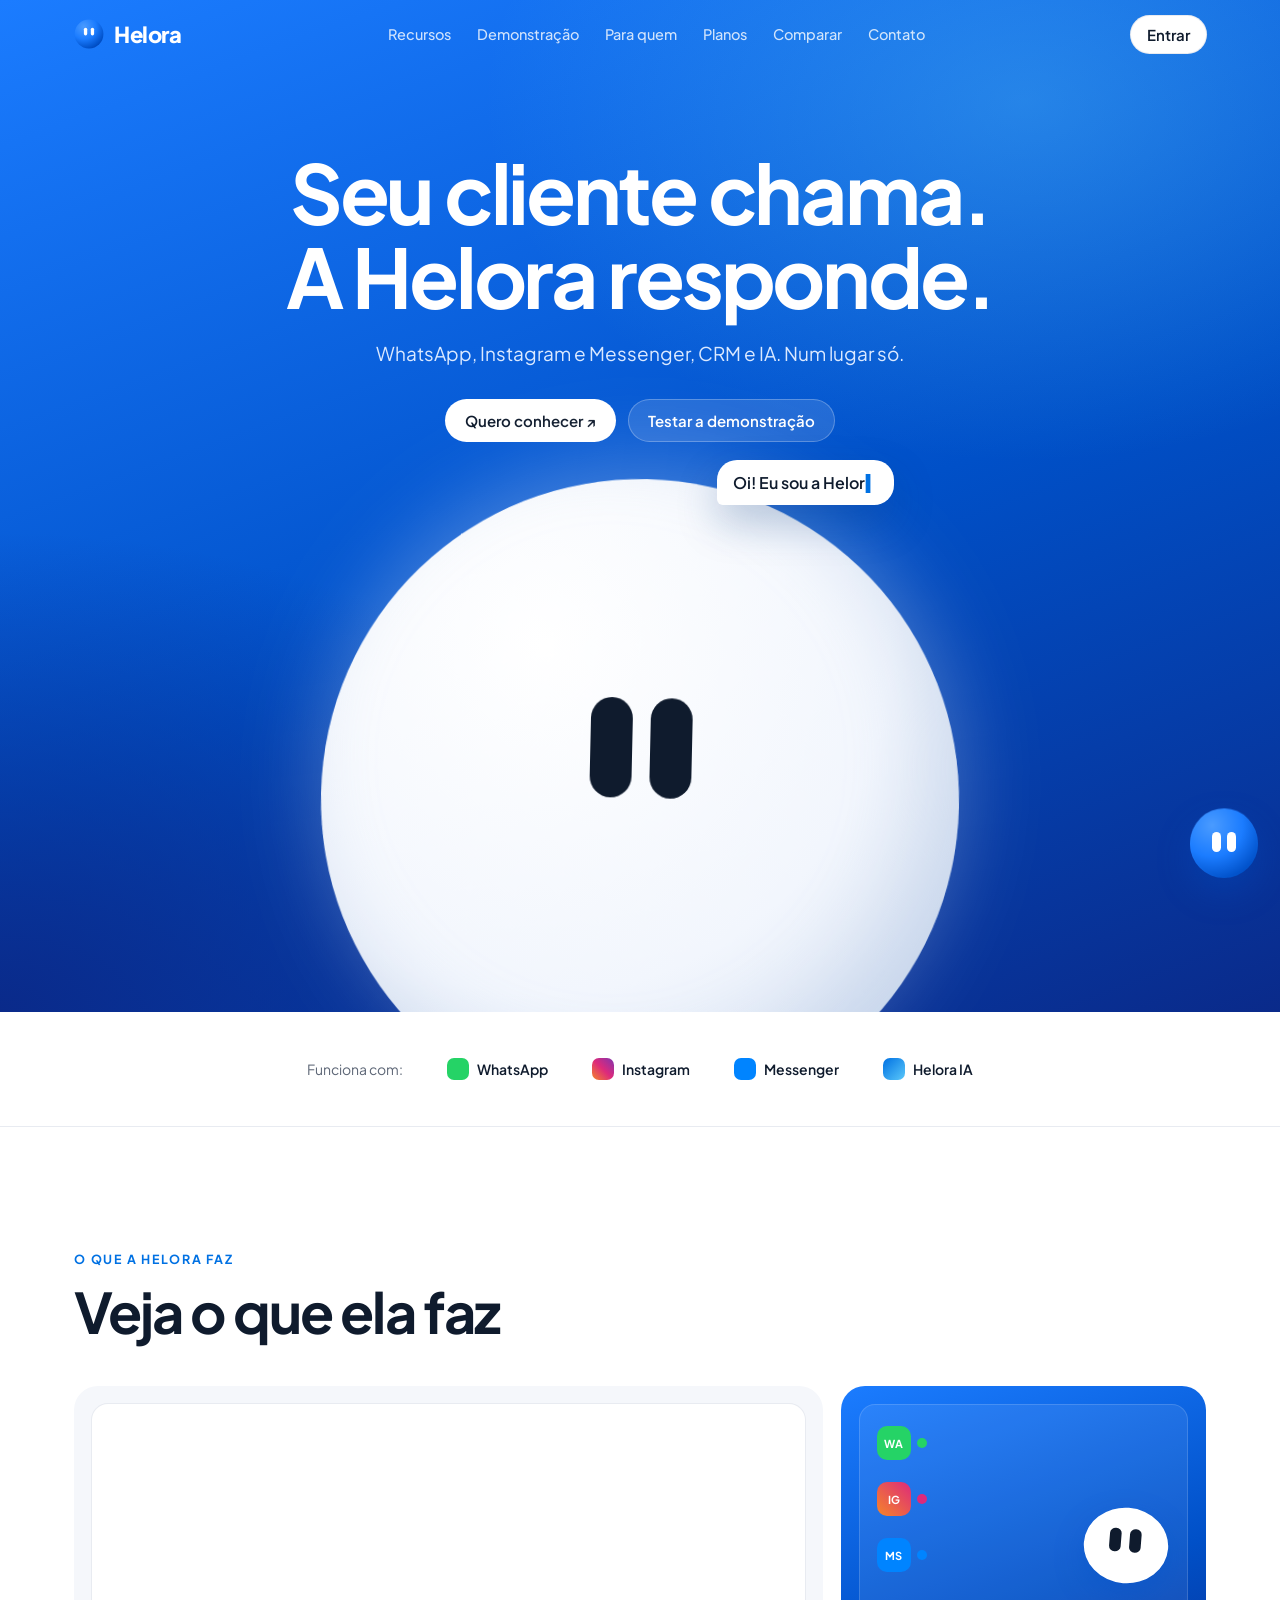
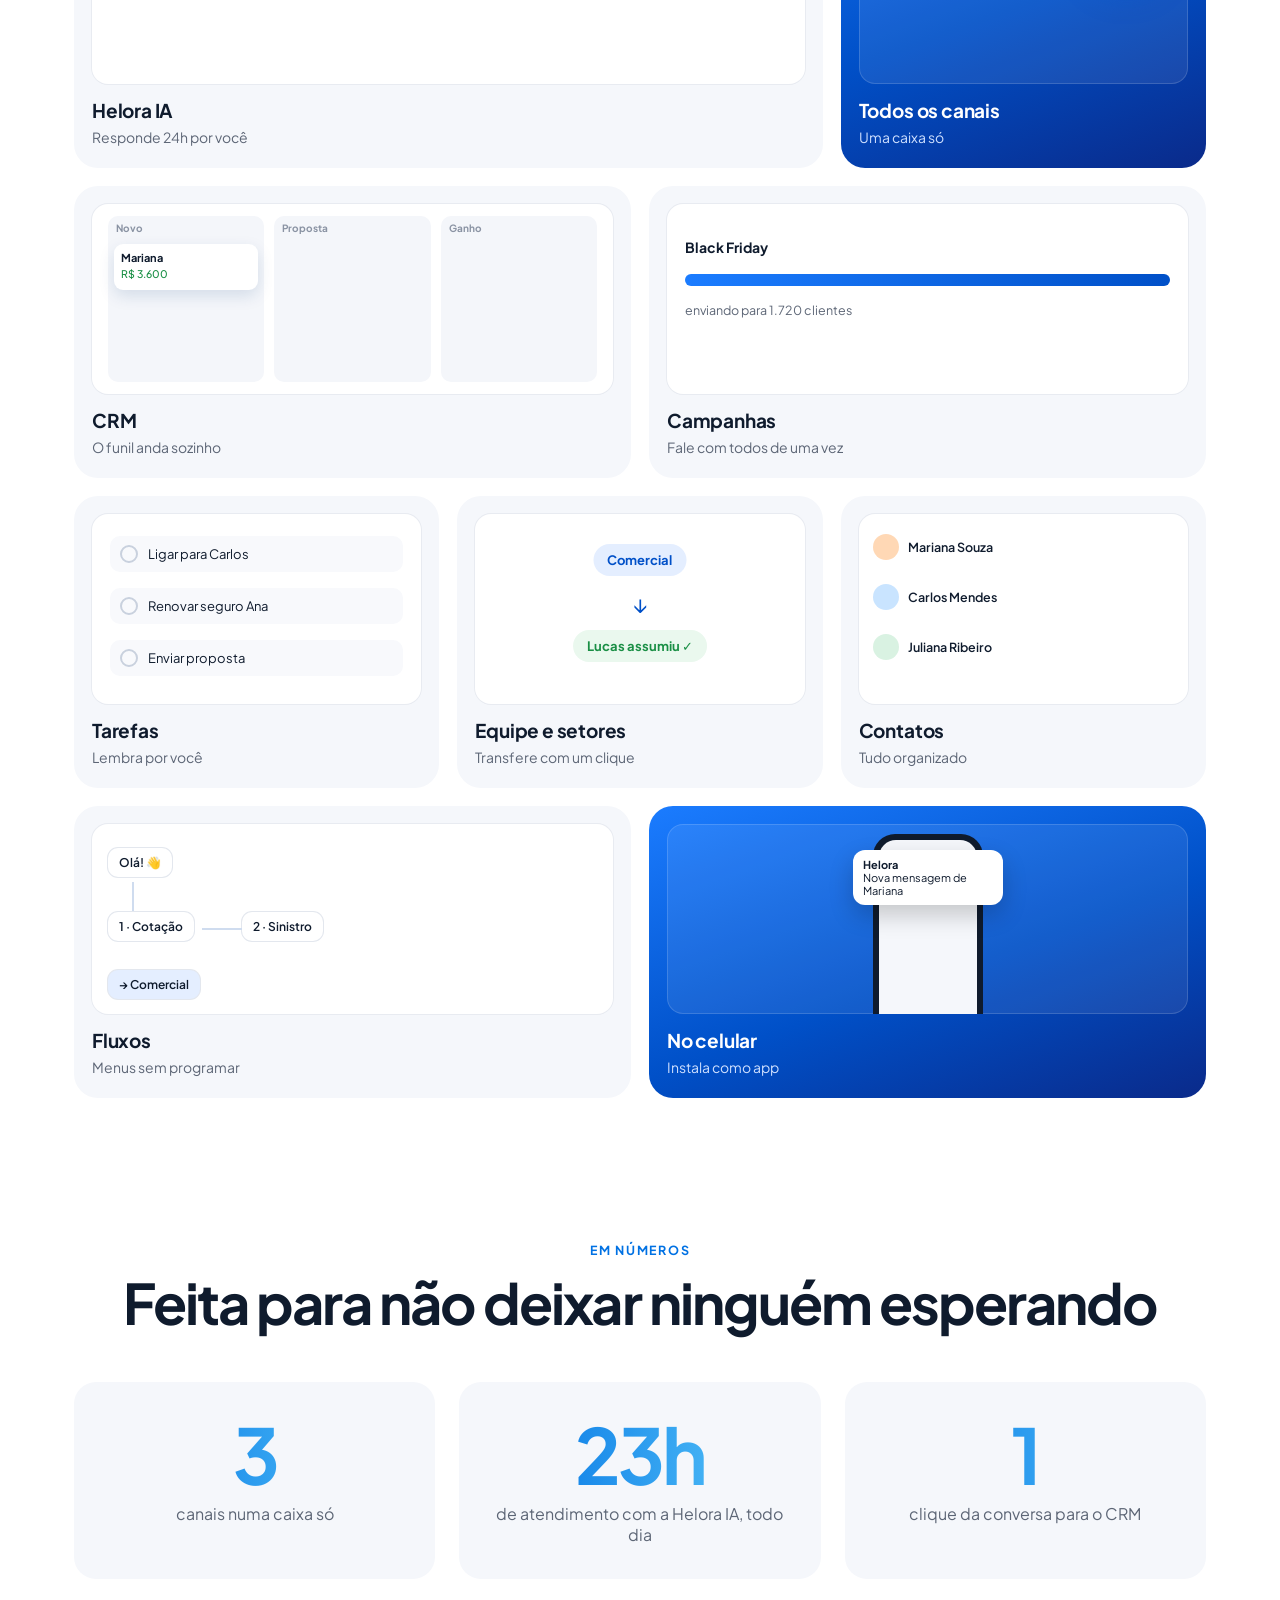
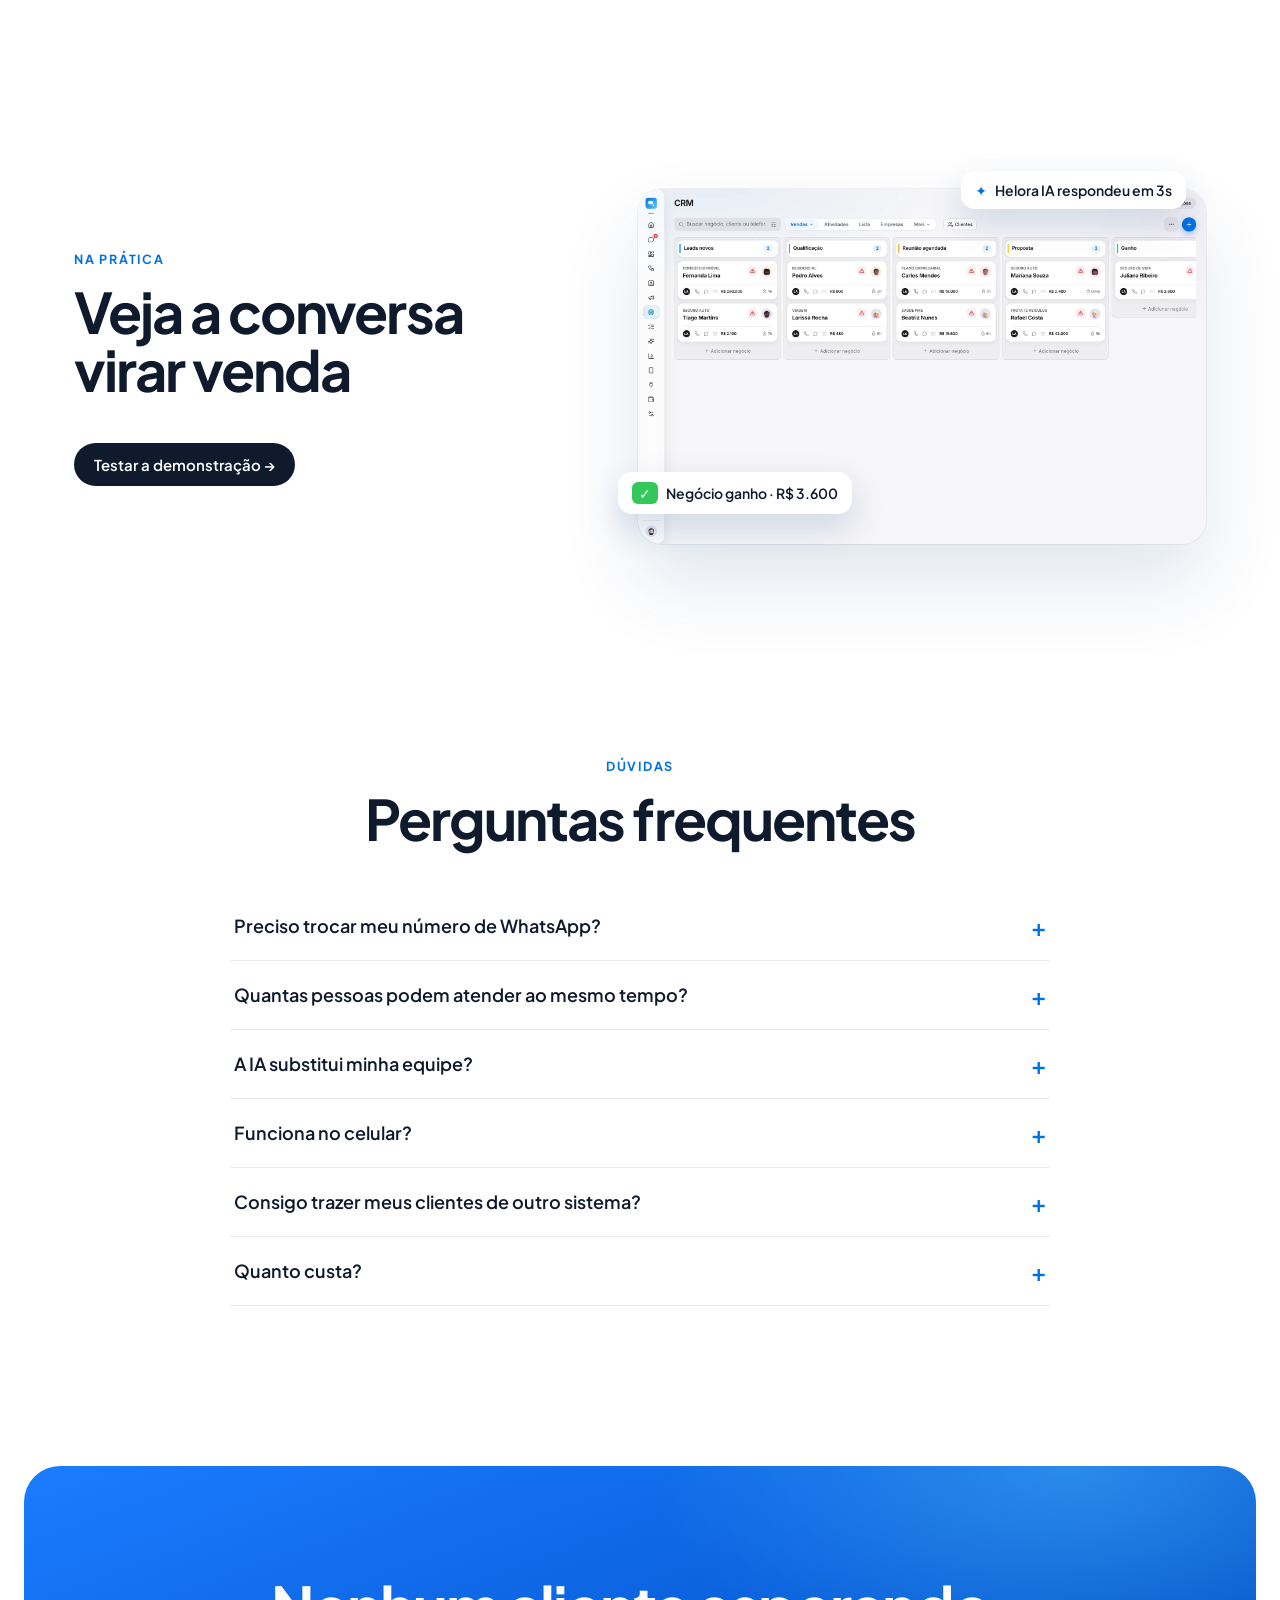
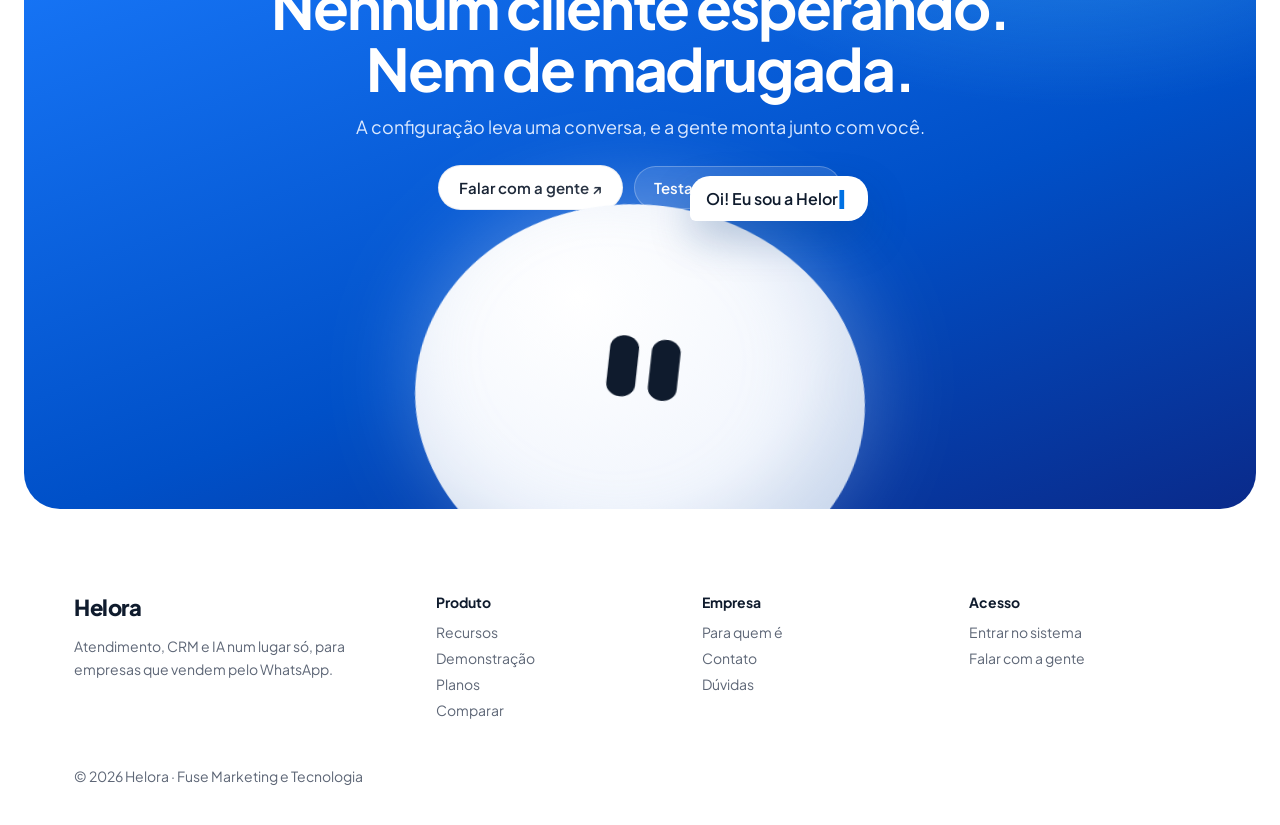
==== commit f7f2dd6f: "Seção Veja o que ela faz: cards em tamanhos diferentes (bento) e correção dos bugs visuais Co-Author" ====
--- a/index.html
+++ b/index.html
@@ -28,7 +28,7 @@
 </script>
 <link rel="preconnect" href="https://fonts.googleapis.com">
 <link href="https://fonts.googleapis.com/css2?family=Plus+Jakarta+Sans:wght@400;500;600;700;800&display=swap" rel="stylesheet">
-<link rel="stylesheet" href="assets/site.css?v=2">
+<link rel="stylesheet" href="assets/site.css?v=7">
 <script src="assets/favicon-blink.js?v=3" defer></script>
 </head>
 <body>
@@ -50,7 +50,7 @@
 <section class="sec"><div class="w">
 <span class="k rv">O que a Helora faz</span>
 <h2 class="h2 rv">Veja o que ela faz</h2>
-<div class="fx"><a class="rv" href="recursos.html#ia"><div class="vis"><div class="v-b v-c" style="top:16px">Oi! Quanto custa o seguro?</div><div class="v-b v-h" style="top:62px;animation-delay:.6s"><b>✦ Helora IA</b>Me passa o modelo do carro?</div><div class="v-b v-c" style="top:118px;animation-delay:1.3s">Onix 2022 🚗</div></div><h3>Helora IA</h3><small>Responde 24h por você</small></a><a class="rv" href="recursos.html#canais"><div class="vis"><div class="v-ch" style="top:22px;background:#25D366">WA</div><div class="v-ch" style="top:78px;background:linear-gradient(45deg,#F58529,#DD2A7B)">IG</div><div class="v-ch" style="top:134px;background:#0084FF">MS</div><i class="v-dot" style="top:34px;background:#25D366"></i><i class="v-dot" style="top:90px;background:#DD2A7B;animation-delay:.8s"></i><i class="v-dot" style="top:146px;background:#0084FF;animation-delay:1.6s"></i><div class="v-box"><svg width="40" viewBox="0 0 100 100"><circle cx="50" cy="50" r="44" fill="#fff"/><rect data-eye="l" x="34" y="30" width="9" height="22" rx="4.5" fill="#0f1b2d"/><rect data-eye="r" x="57" y="30" width="9" height="22" rx="4.5" fill="#0f1b2d"/></svg></div></div><h3>Todos os canais</h3><small>Uma caixa só</small></a><a class="rv" href="recursos.html#crm"><div class="vis"><div class="v-col" style="left:3%"><span>Novo</span></div><div class="v-col" style="left:35%"><span>Proposta</span></div><div class="v-col" style="left:67%"><span>Ganho</span></div><div class="v-card">Mariana<i>R$ 3.600</i></div></div><h3>CRM</h3><small>O funil anda sozinho</small></a><a class="rv" href="recursos.html#equipe"><div class="vis"><div class="v-pill" style="top:30px;background:#e4eeff;color:#0050c8">Comercial</div><div style="position:absolute;left:50%;top:78px;margin-left:-8px;font-size:22px;color:#0050c8">↓</div><div class="v-pill" style="top:118px;background:#eaf8ee;color:#1a8f45;animation:vb 4s infinite">Lucas assumiu ✓</div></div><h3>Equipe e setores</h3><small>Transfere com um clique</small></a><a class="rv" href="recursos.html#campanhas"><div class="vis"><div style="position:absolute;left:18px;top:34px;font-weight:700;font-size:14px">Black Friday</div><div class="v-bar" style="top:70px"><i></i></div><div style="position:absolute;left:18px;top:98px;color:#5d6676;font-size:12.5px">enviando para 1.720 clientes</div></div><h3>Campanhas</h3><small>Fale com todos de uma vez</small></a><a class="rv" href="recursos.html#tarefas"><div class="vis"><div class="v-task" style="top:22px"><em></em>Ligar para Carlos</div><div class="v-task" style="top:74px"><em style="animation-delay:1s"></em>Renovar seguro Ana</div><div class="v-task" style="top:126px"><em style="animation-delay:2s"></em>Enviar proposta</div></div><h3>Tarefas</h3><small>Lembra por você</small></a><a class="rv" href="recursos.html#fluxos"><div class="vis"><div class="v-node" style="left:16px;top:24px">Olá! 👋</div><div class="v-line" style="left:40px;top:58px;width:2px;height:30px"></div><div class="v-node" style="left:16px;top:88px">1 · Cotação</div><div class="v-node" style="left:150px;top:88px">2 · Sinistro</div><div class="v-line" style="left:110px;top:104px;width:40px"></div><div class="v-node" style="left:16px;top:146px;background:#e4eeff">→ Comercial</div></div><h3>Fluxos</h3><small>Menus sem programar</small></a><a class="rv" href="recursos.html#contatos"><div class="vis"><div class="v-row" style="top:20px"><i class="av" style="background:#ffd8b5"></i>Mariana Souza<span class="v-tag" style="background:#e4eeff;color:#0050c8">Cliente</span></div><div class="v-row" style="top:70px"><i class="av" style="background:#c9e4ff"></i>Carlos Mendes<span class="v-tag" style="background:#fff2d6;color:#b07800;animation-delay:.6s">VIP</span></div><div class="v-row" style="top:120px"><i class="av" style="background:#d9f2e2"></i>Juliana Ribeiro<span class="v-tag" style="background:#eaf8ee;color:#1a8f45;animation-delay:1.2s">Renovação</span></div></div><h3>Contatos</h3><small>Tudo organizado</small></a><a class="rv" href="recursos.html#celular"><div class="vis"><div class="v-ph"><div></div></div><div class="v-nt"><b>Helora</b><br>Nova mensagem de Mariana</div></div><h3>No celular</h3><small>Instala como app</small></a></div>
+<div class="fx"><a class="rv s4 tall" href="recursos.html#ia"><div class="vis"><div class="v-b v-c" style="top:16px">Oi! Quanto custa o seguro?</div><div class="v-b v-h" style="top:62px;animation-delay:.6s"><b>✦ Helora IA</b>Me passa o modelo do carro?</div><div class="v-b v-c" style="top:112px;animation-delay:1.3s">Onix 2022 🚗</div><div class="v-b v-h" style="top:158px;animation-delay:2s"><b>✦ Helora IA</b>Achei 3 opções a partir de R$ 189/mês 😊</div><div class="v-b" style="top:226px;left:50%;transform:translateX(-50%);background:#eaf8ee;color:#1a8f45;font-weight:700;animation-delay:2.8s">✓ Negócio criado no CRM</div></div><h3>Helora IA</h3><small>Responde 24h por você</small></a><a class="rv s2 tall blue" href="recursos.html#canais"><div class="vis"><div class="v-ch" style="top:22px;background:#25D366">WA</div><div class="v-ch" style="top:78px;background:linear-gradient(45deg,#F58529,#DD2A7B)">IG</div><div class="v-ch" style="top:134px;background:#0084FF">MS</div><i class="v-dot" style="top:34px;background:#25D366"></i><i class="v-dot" style="top:90px;background:#DD2A7B;animation-delay:.8s"></i><i class="v-dot" style="top:146px;background:#0084FF;animation-delay:1.6s"></i><div class="v-orb" data-orb="mini"><i data-eye="l"></i><i data-eye="r"></i></div></div><h3>Todos os canais</h3><small>Uma caixa só</small></a><a class="rv s3" href="recursos.html#crm"><div class="vis"><div class="v-col" style="left:3%"><span>Novo</span></div><div class="v-col" style="left:35%"><span>Proposta</span></div><div class="v-col" style="left:67%"><span>Ganho</span></div><div class="v-card">Mariana<i>R$ 3.600</i></div></div><h3>CRM</h3><small>O funil anda sozinho</small></a><a class="rv s3" href="recursos.html#campanhas"><div class="vis"><div style="position:absolute;left:18px;top:34px;font-weight:700;font-size:14px">Black Friday</div><div class="v-bar" style="top:70px"><i></i></div><div style="position:absolute;left:18px;top:98px;color:#5d6676;font-size:12.5px">enviando para 1.720 clientes</div></div><h3>Campanhas</h3><small>Fale com todos de uma vez</small></a><a class="rv s2" href="recursos.html#tarefas"><div class="vis"><div class="v-task" style="top:22px"><em></em>Ligar para Carlos</div><div class="v-task" style="top:74px"><em style="animation-delay:1s"></em>Renovar seguro Ana</div><div class="v-task" style="top:126px"><em style="animation-delay:2s"></em>Enviar proposta</div></div><h3>Tarefas</h3><small>Lembra por você</small></a><a class="rv s2" href="recursos.html#equipe"><div class="vis"><div class="v-pill" style="top:30px;background:#e4eeff;color:#0050c8">Comercial</div><div style="position:absolute;left:0;right:0;text-align:center;top:76px;font-size:22px;color:#0050c8">↓</div><div class="v-pill" style="top:116px;background:#eaf8ee;color:#1a8f45">Lucas assumiu ✓</div></div><h3>Equipe e setores</h3><small>Transfere com um clique</small></a><a class="rv s2" href="recursos.html#contatos"><div class="vis"><div class="v-row" style="top:20px"><i class="av" style="background:#ffd8b5"></i>Mariana Souza<span class="v-tag" style="background:#e4eeff;color:#0050c8">Cliente</span></div><div class="v-row" style="top:70px"><i class="av" style="background:#c9e4ff"></i>Carlos Mendes<span class="v-tag" style="background:#fff2d6;color:#b07800;animation-delay:.6s">VIP</span></div><div class="v-row" style="top:120px"><i class="av" style="background:#d9f2e2"></i>Juliana Ribeiro<span class="v-tag" style="background:#eaf8ee;color:#1a8f45;animation-delay:1.2s">Renovação</span></div></div><h3>Contatos</h3><small>Tudo organizado</small></a><a class="rv s3" href="recursos.html#fluxos"><div class="vis"><div class="v-node" style="left:16px;top:24px">Olá! 👋</div><div class="v-line" style="left:40px;top:58px;width:2px;height:30px"></div><div class="v-node" style="left:16px;top:88px">1 · Cotação</div><div class="v-node" style="left:150px;top:88px">2 · Sinistro</div><div class="v-line" style="left:110px;top:104px;width:40px"></div><div class="v-node" style="left:16px;top:146px;background:#e4eeff">→ Comercial</div></div><h3>Fluxos</h3><small>Menus sem programar</small></a><a class="rv s3 blue" href="recursos.html#celular"><div class="vis"><div class="v-ph"><div></div></div><div class="v-nt"><b>Helora</b><br>Nova mensagem de Mariana</div></div><h3>No celular</h3><small>Instala como app</small></a></div>
 </div></section>
 
 <section class="sec" style="padding-top:20px"><div class="w center">
--- a/assets/site.css
+++ b/assets/site.css
@@ -229,3 +229,19 @@
 [data-orb] rect[data-eye]{transform-box:fill-box;transform-origin:center}
 .hero .mascot{bottom:-22%}
 .final .mascot{bottom:-40%}
+/* bento: cards de tamanhos diferentes */
+.fx{grid-template-columns:repeat(6,1fr)}
+.fx a.s4{grid-column:span 4}.fx a.s3{grid-column:span 3}.fx a.s2{grid-column:span 2}
+.fx a.tall .vis{height:280px}
+.fx a.blue{background:linear-gradient(160deg,#1b7cff,#0050c8 55%,#0a2a8a);color:#fff}.fx a.blue small{color:#cfe0ff}.fx a.blue .vis{background:#ffffff14;box-shadow:inset 0 0 0 1px #ffffff26}
+@media(max-width:900px){.fx{grid-template-columns:1fr}.fx a.s4,.fx a.s3,.fx a.s2{grid-column:auto}}
+.v-ch{display:grid;place-items:center;font:700 11px "Plus Jakarta Sans",sans-serif;line-height:1}
+.v-col{top:12px;bottom:12px}
+.v-card{top:40px;left:calc(3% + 6px);width:calc(30% - 12px)}
+@keyframes vk{0%,15%{transform:translateX(0)}35%,50%{transform:translateX(calc(106% + 12px)) rotate(-3deg)}55%{transform:translateX(calc(106% + 12px))}75%,100%{transform:translateX(calc(212% + 24px))}}
+.v-ph{top:auto;bottom:-60px;height:240px}
+.v-nt{top:26px}
+.v-orb{position:absolute;right:22px;top:50%;width:80px;height:80px;margin-top:-40px;border-radius:50%;background:radial-gradient(circle at 32% 25%,#4a9bff,#1b7cff 45%,#0050c8 80%,#0a2a8a);box-shadow:0 12px 30px #0050c855}
+.v-orb i{position:absolute;top:22px;width:11px;height:25px;border-radius:9px;background:#fff}.v-orb i:first-child{left:24px}.v-orb i:last-child{left:43px}
+.blue .v-orb{background:#fff}.blue .v-orb i{background:#0f1b2d}
+.v-nt{color:#0f1b2d}.fx a.blue .v-ph div{background:#f5f7fb}
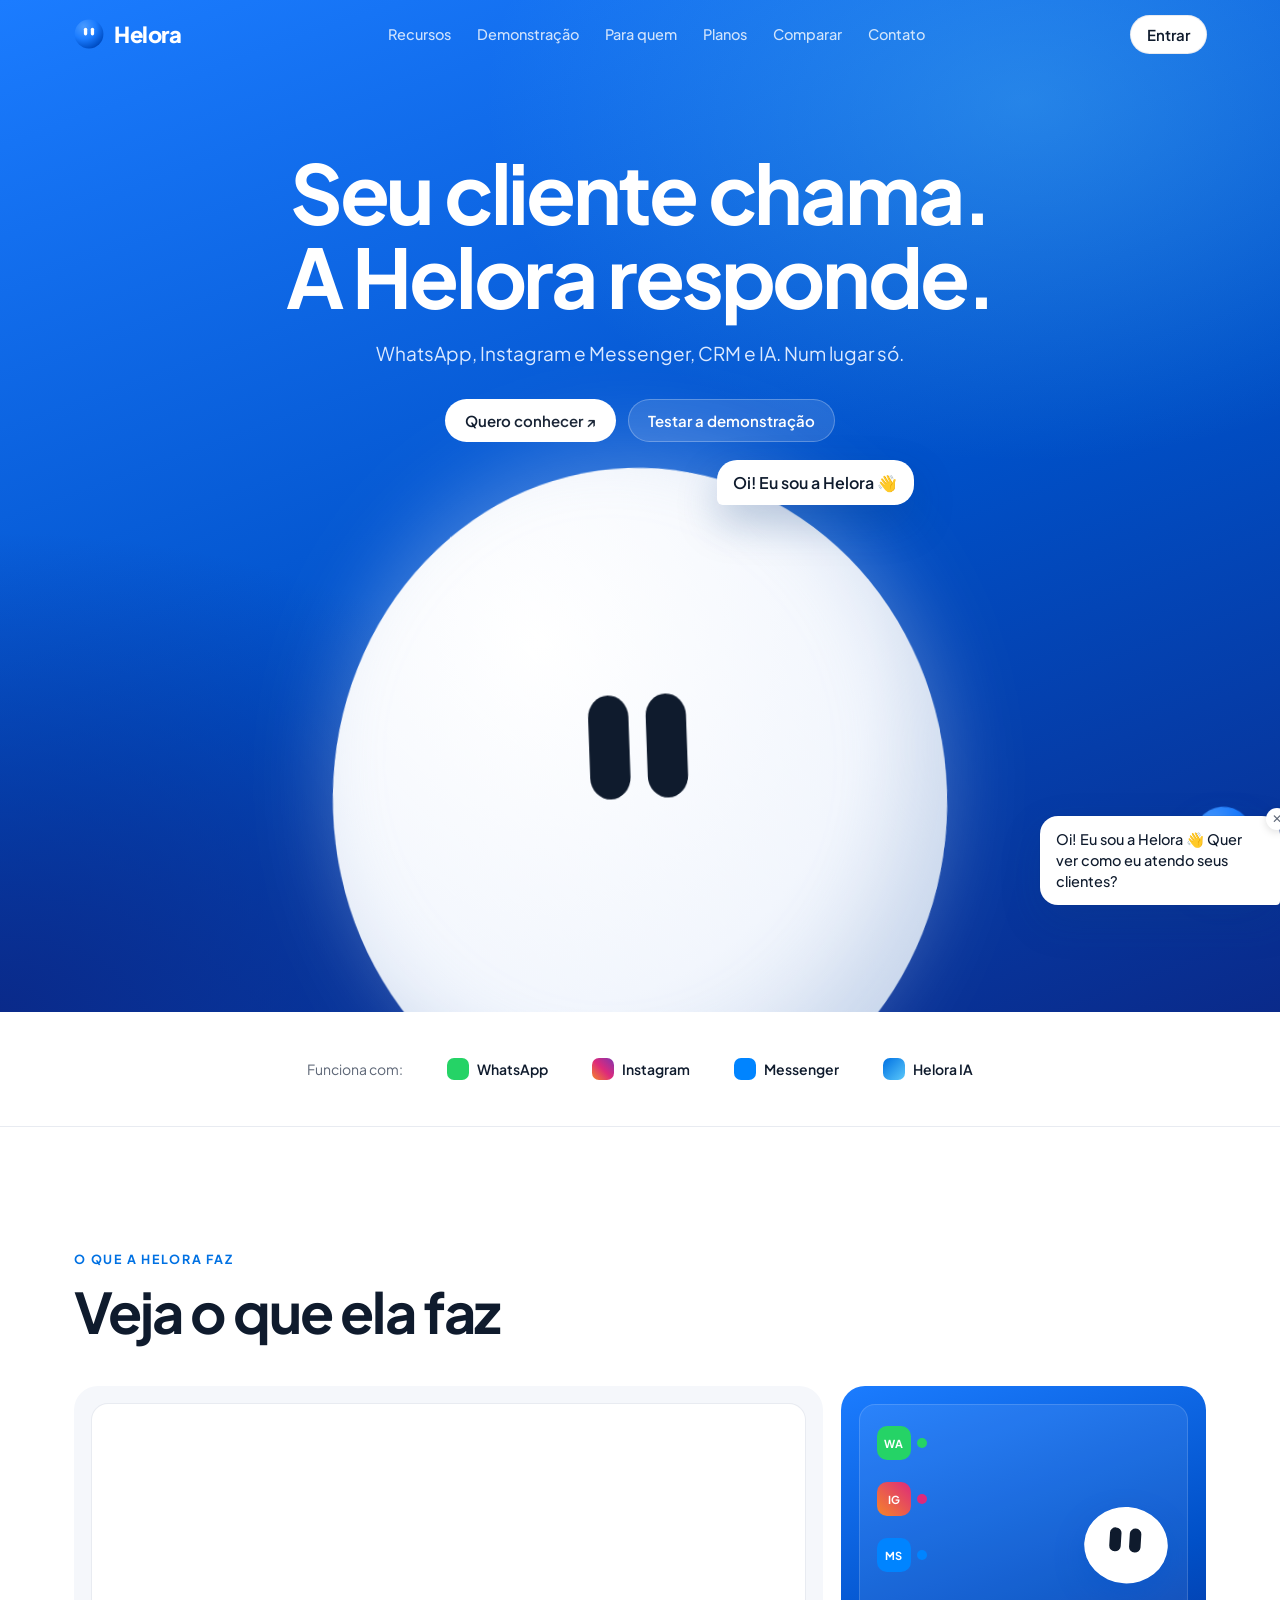
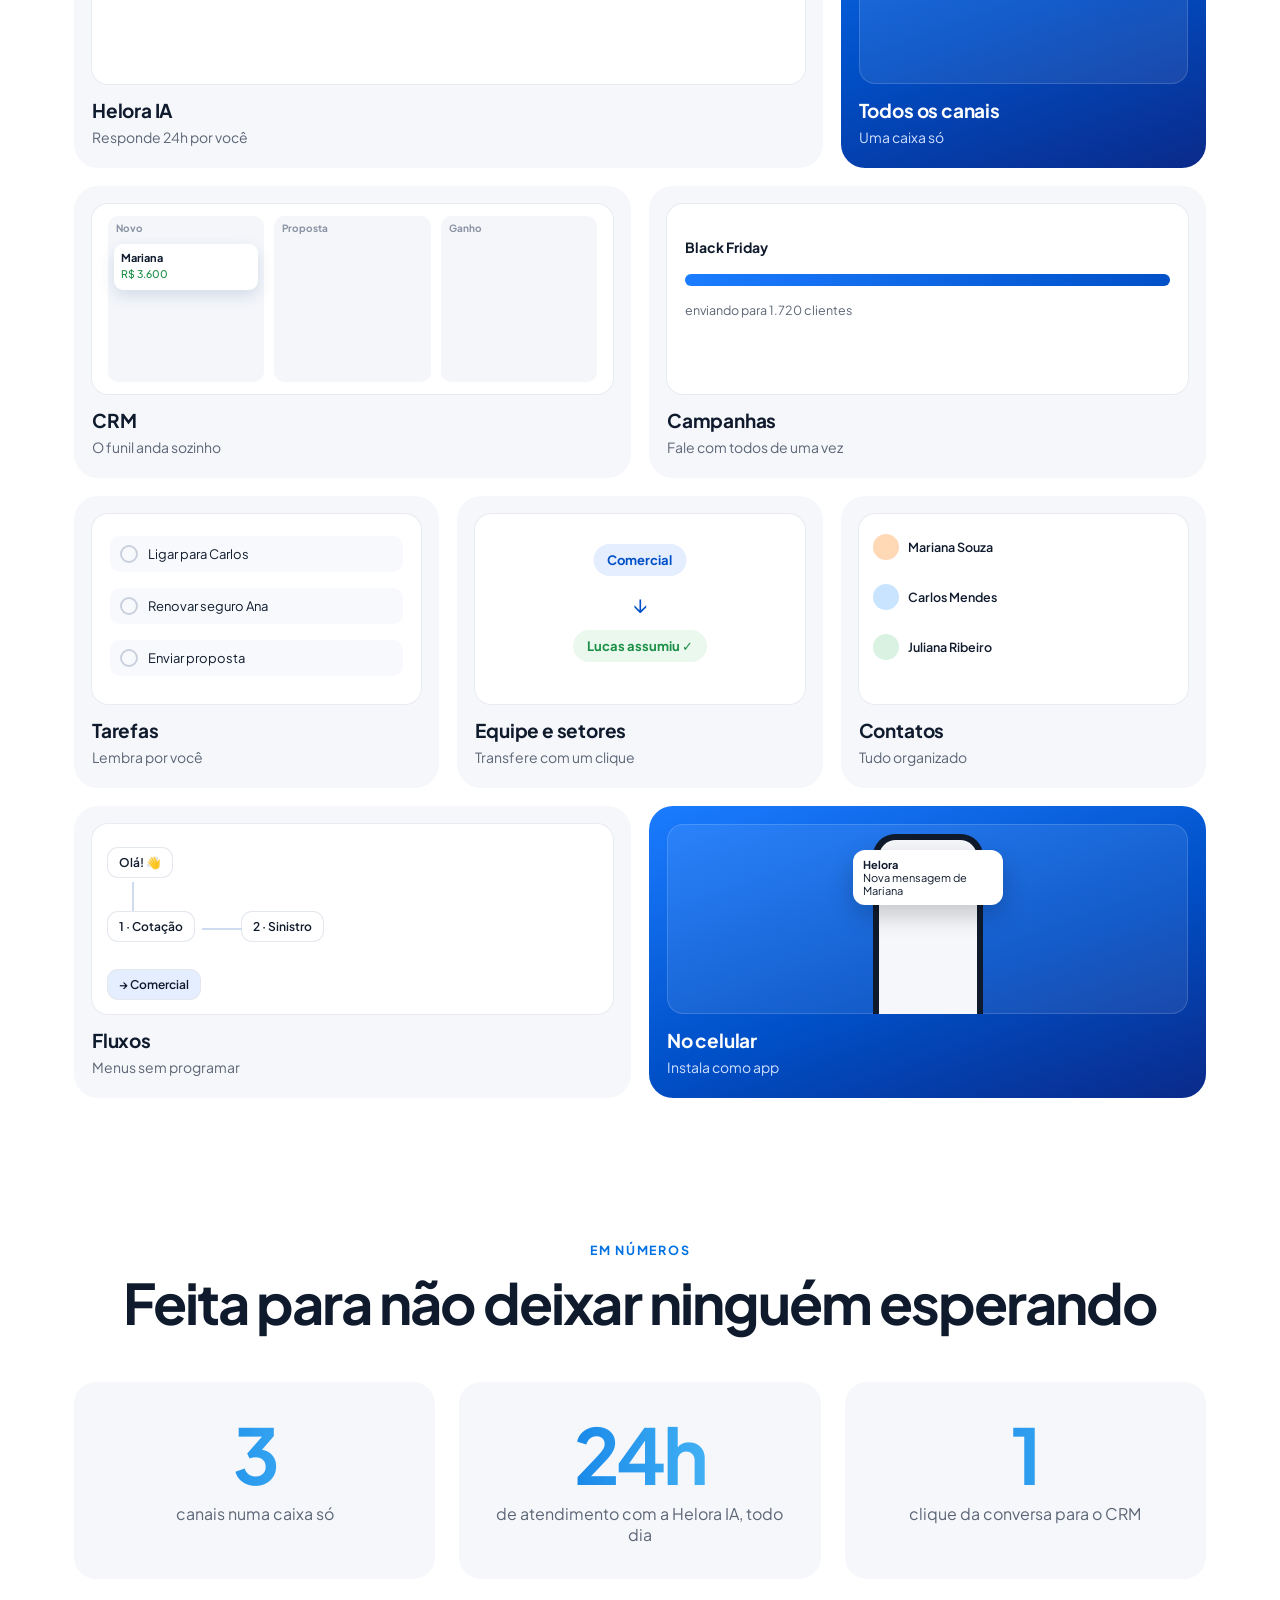
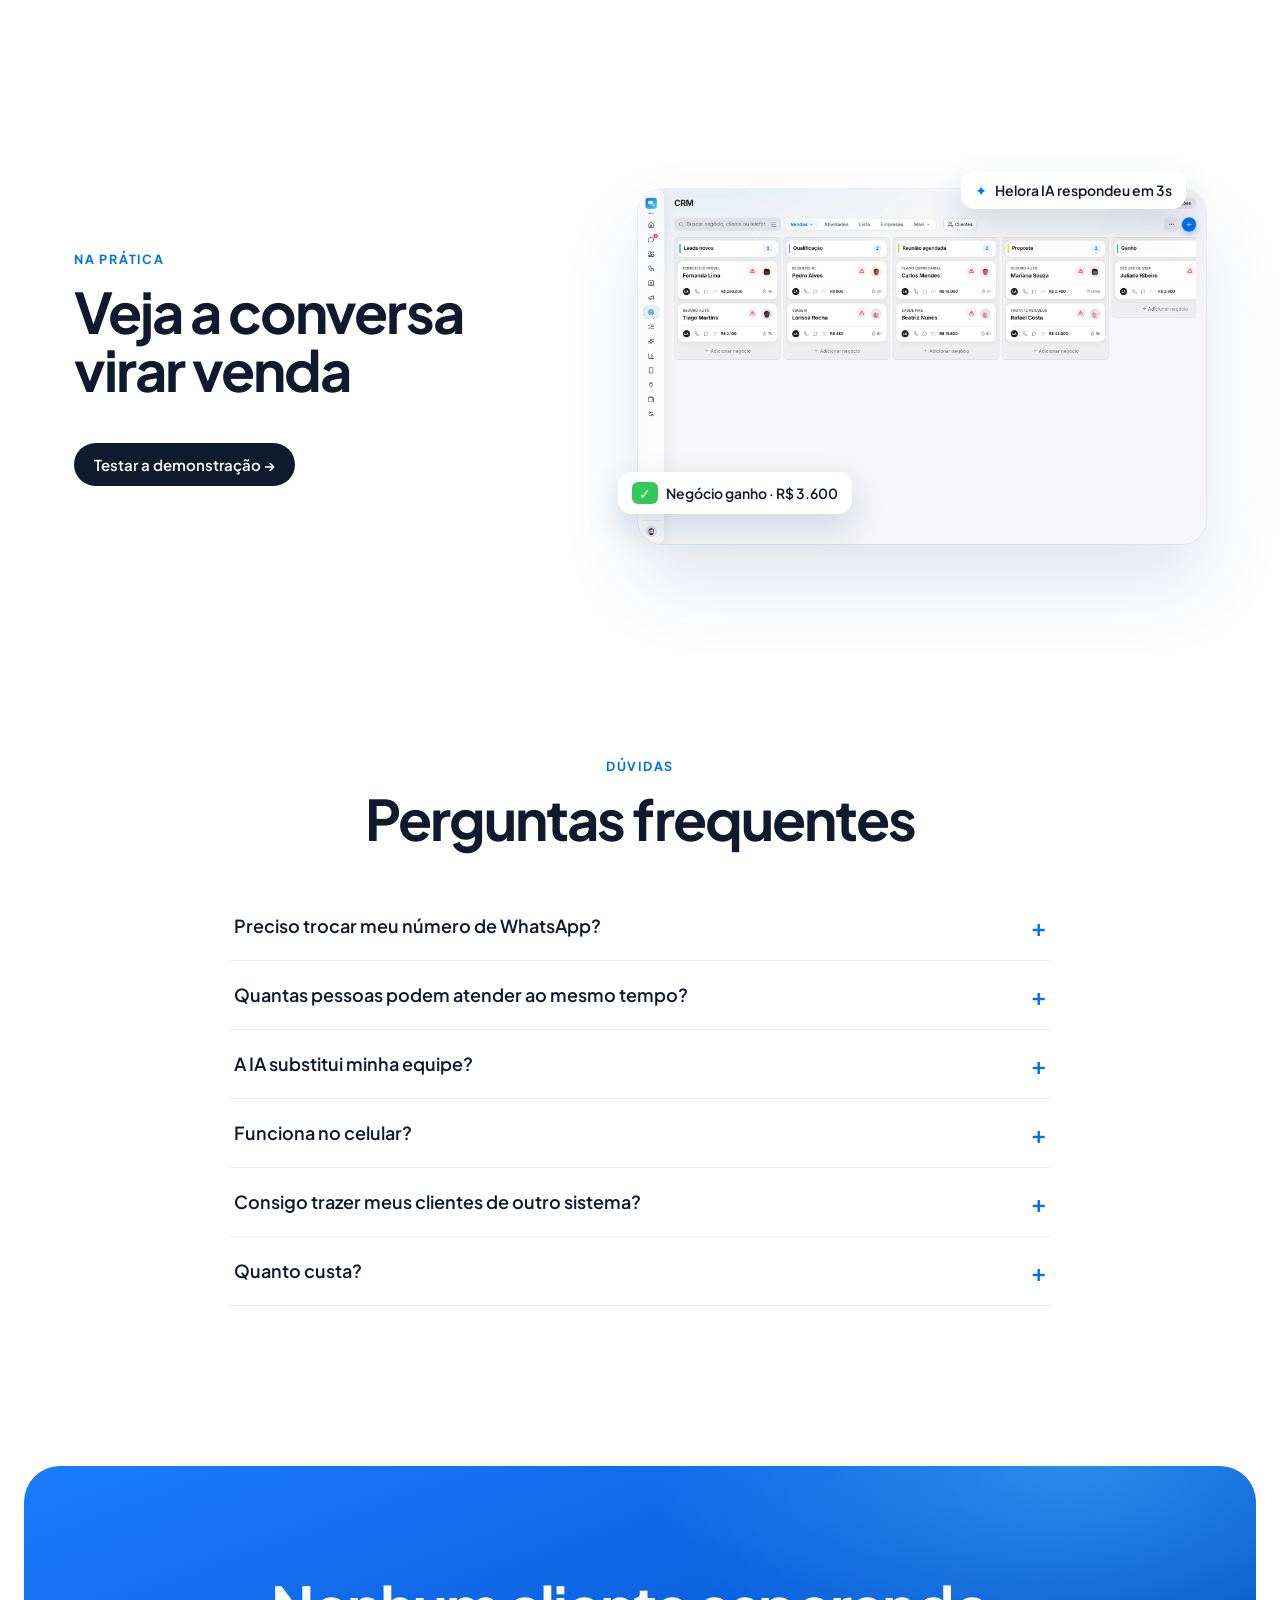
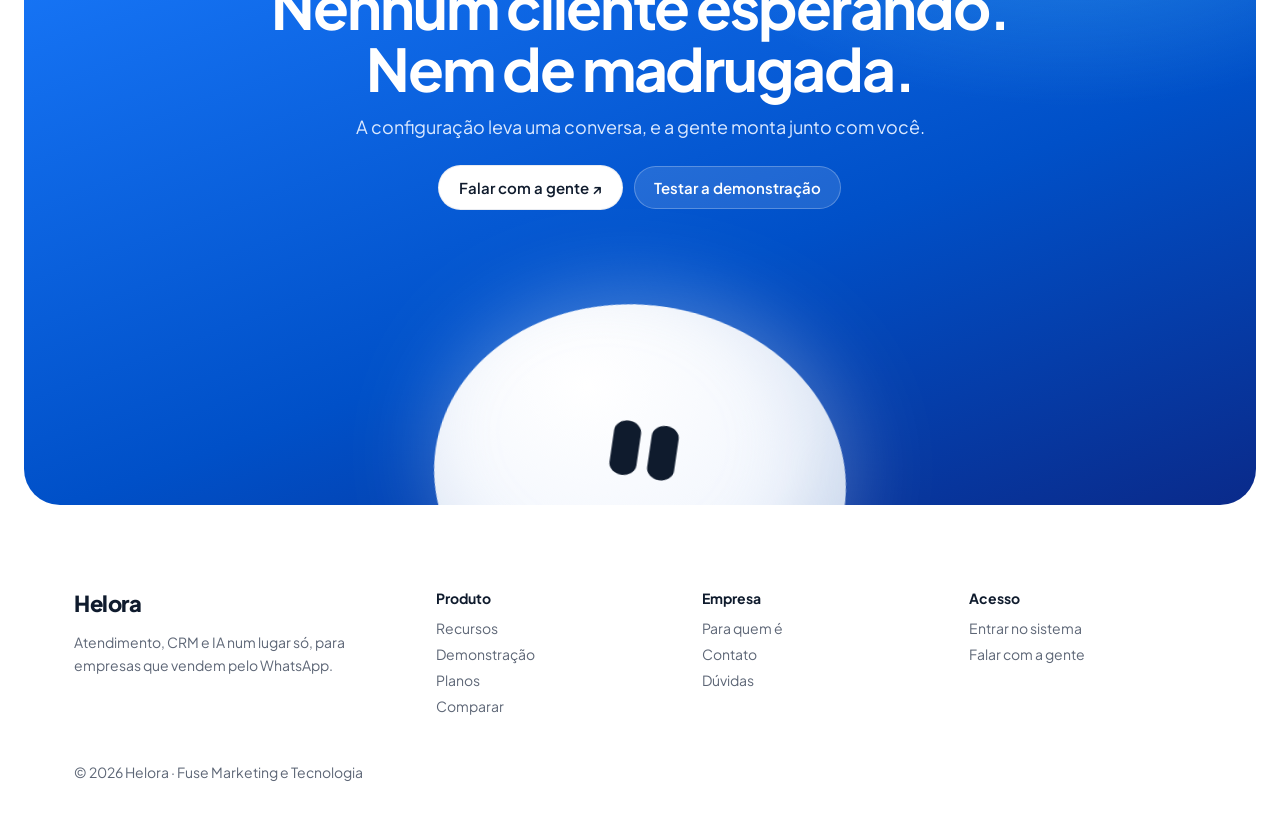
==== commit 0cbebaa4: "Corrige mascote do fechamento sobrepondo botões e balão Co-Authored-By: Claude Opus 5.5 <noreply@ant" ====
--- a/index.html
+++ b/index.html
@@ -28,7 +28,7 @@
 </script>
 <link rel="preconnect" href="https://fonts.googleapis.com">
 <link href="https://fonts.googleapis.com/css2?family=Plus+Jakarta+Sans:wght@400;500;600;700;800&display=swap" rel="stylesheet">
-<link rel="stylesheet" href="assets/site.css?v=7">
+<link rel="stylesheet" href="assets/site.css?v=8">
 <script src="assets/favicon-blink.js?v=3" defer></script>
 </head>
 <body>
@@ -67,7 +67,7 @@
 </div></section>
 
 <section class="sec" id="duvidas" style="padding-top:20px"><div class="w center"><span class="k rv">Dúvidas</span><h2 class="h2 rv">Perguntas frequentes</h2><div class="faq rv" style="text-align:left"><details><summary>Preciso trocar meu número de WhatsApp?</summary><p>Não. Você conecta o número que já usa, pela API oficial da Meta ou por QR Code, e a equipe toda atende pelo mesmo número.</p></details><details><summary>Quantas pessoas podem atender ao mesmo tempo?</summary><p>Várias. Cada atendente tem seu acesso, as conversas são divididas por setor e dá para transferir com um clique.</p></details><details><summary>A IA substitui minha equipe?</summary><p>Não. Ela faz o primeiro atendimento e as tarefas repetitivas. Quando o cliente precisa de um especialista, ela passa a conversa com o resumo pronto.</p></details><details><summary>Funciona no celular?</summary><p>Sim. Funciona no navegador do computador e do celular e pode ser instalado na tela inicial como um aplicativo.</p></details><details><summary>Consigo trazer meus clientes de outro sistema?</summary><p>Sim. Importamos sua lista de clientes e negócios por planilha, e ajudamos na migração.</p></details><details><summary>Quanto custa?</summary><p>Temos planos para cada tamanho de empresa, com e sem CRM e IA. Veja os planos ou fale com a gente para montar a proposta certa.</p></details></div></div></section>
-<section class="final rv"><h2>Nenhum cliente esperando.<br>Nem de madrugada.</h2><p>A configuração leva uma conversa, e a gente monta junto com você.</p><div class="ctas" style="display:flex;gap:12px;justify-content:center;flex-wrap:wrap"><a class="btn bw" href="contato.html">Falar com a gente ↗</a><a class="btn ghost" href="demonstracao.html">Testar a demonstração</a></div><div class="mwrap"><div class="mascot" data-orb="hero"><div class="say"></div><div class="orb-body" style="position:absolute;inset:0"><div class="ball"></div><div class="eyes"><i class="eye" data-eye="l"></i><i class="eye" data-eye="r"></i></div></div></div></div></section>
+<section class="final rv"><h2>Nenhum cliente esperando.<br>Nem de madrugada.</h2><p>A configuração leva uma conversa, e a gente monta junto com você.</p><div class="ctas" style="display:flex;gap:12px;justify-content:center;flex-wrap:wrap"><a class="btn bw" href="contato.html">Falar com a gente ↗</a><a class="btn ghost" href="demonstracao.html">Testar a demonstração</a></div><div class="mwrap"><div class="mascot" data-orb="end"><div class="orb-body" style="position:absolute;inset:0"><div class="ball"></div><div class="eyes"><i class="eye" data-eye="l"></i><i class="eye" data-eye="r"></i></div></div></div></div></section>
 
 <footer><div class="w">
 <div><div class="logo">Helora</div><p style="max-width:280px;line-height:1.6">Atendimento, CRM e IA num lugar só, para empresas que vendem pelo WhatsApp.</p></div>
--- a/assets/site.css
+++ b/assets/site.css
@@ -245,3 +245,6 @@
 .v-orb i{position:absolute;top:22px;width:11px;height:25px;border-radius:9px;background:#fff}.v-orb i:first-child{left:24px}.v-orb i:last-child{left:43px}
 .blue .v-orb{background:#fff}.blue .v-orb i{background:#0f1b2d}
 .v-nt{color:#0f1b2d}.fx a.blue .v-ph div{background:#f5f7fb}
+.final .ctas{position:relative;z-index:3}
+.final .mwrap{height:240px;margin-top:56px}
+.final .mascot{width:min(70vw,380px);bottom:-70%}
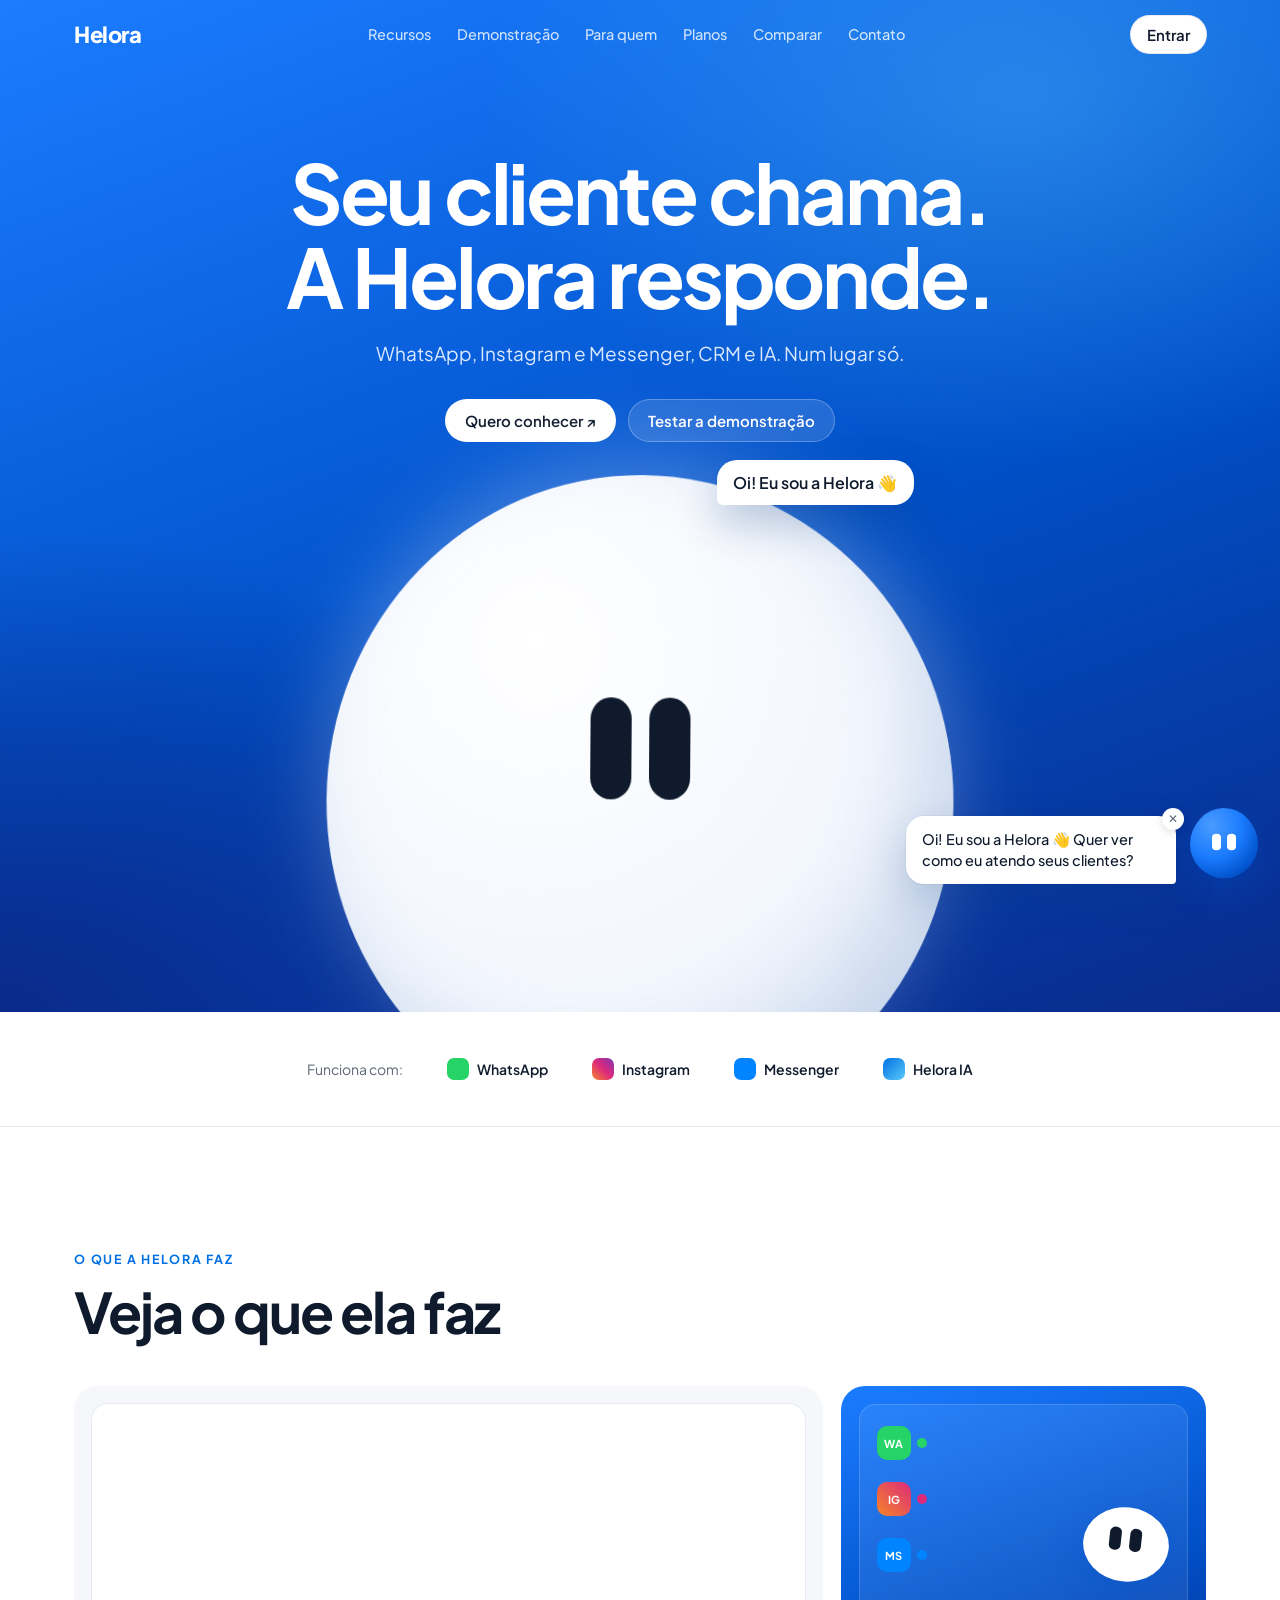
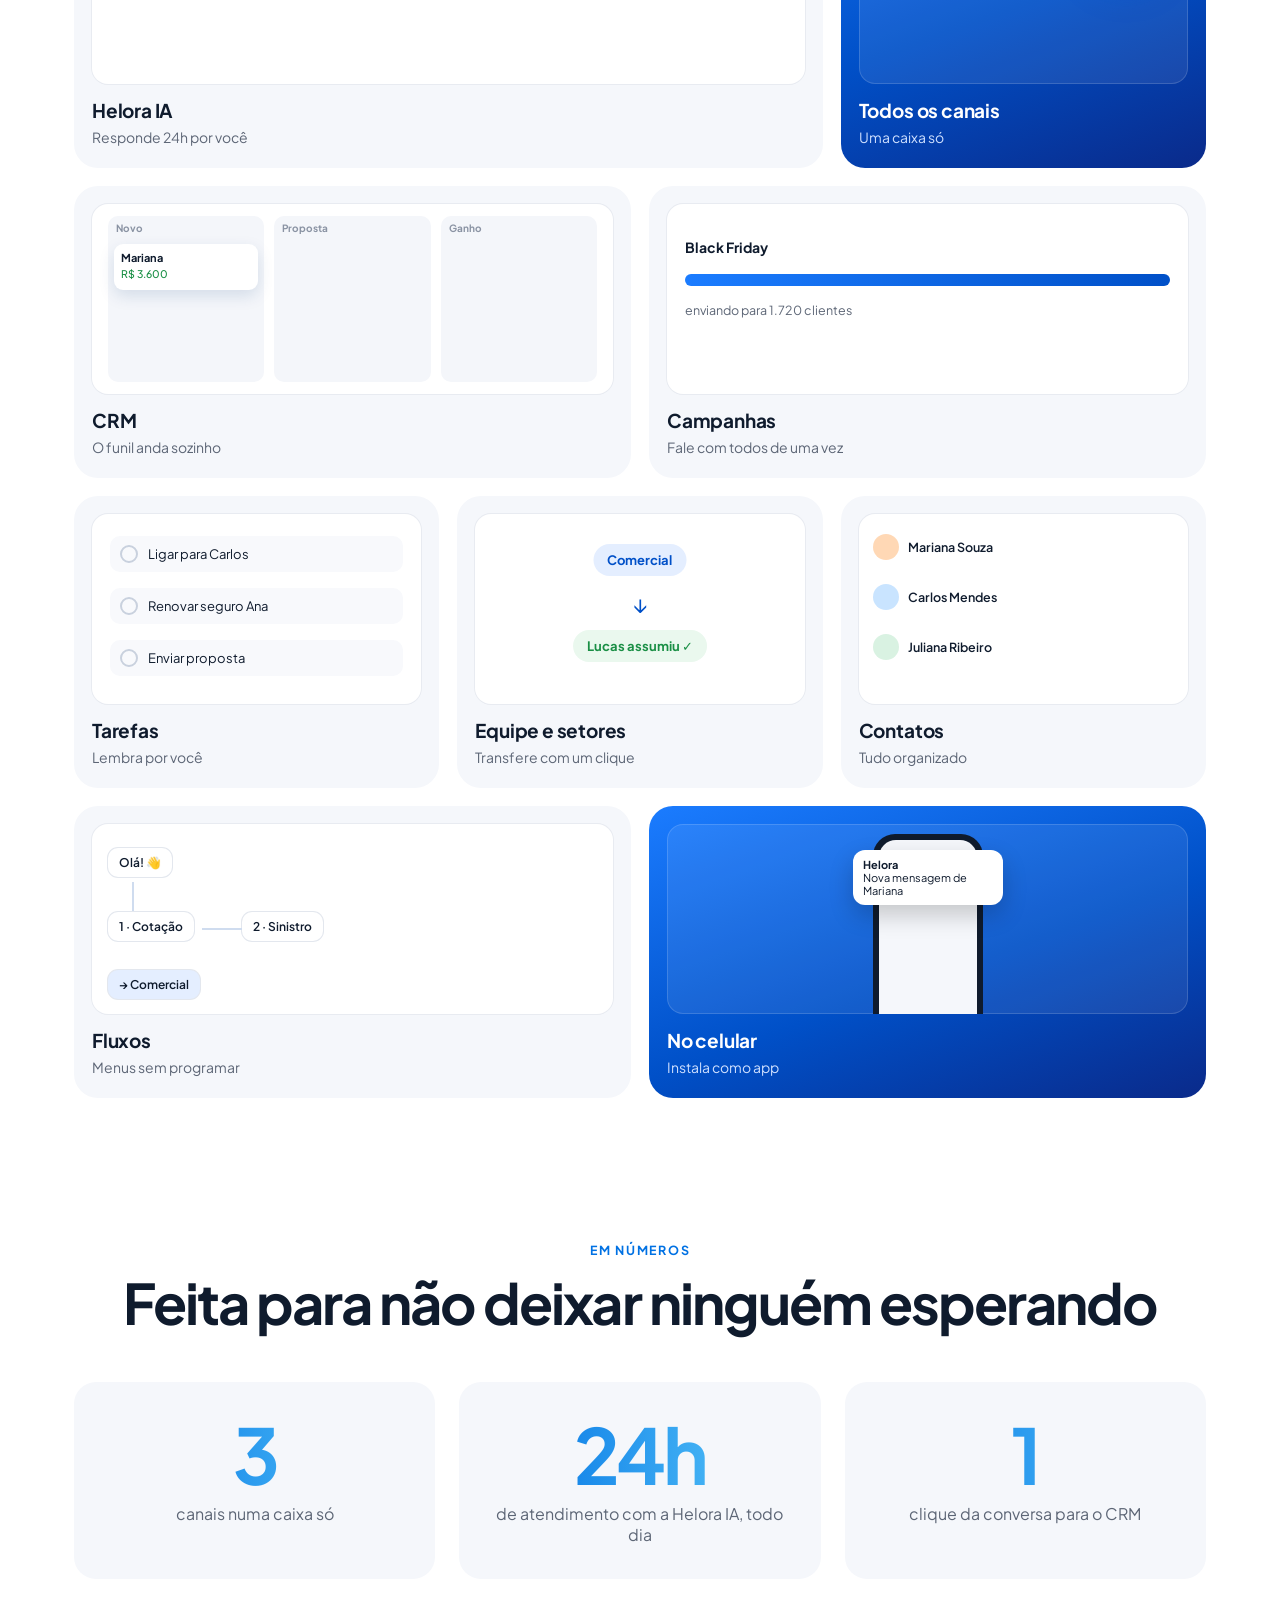
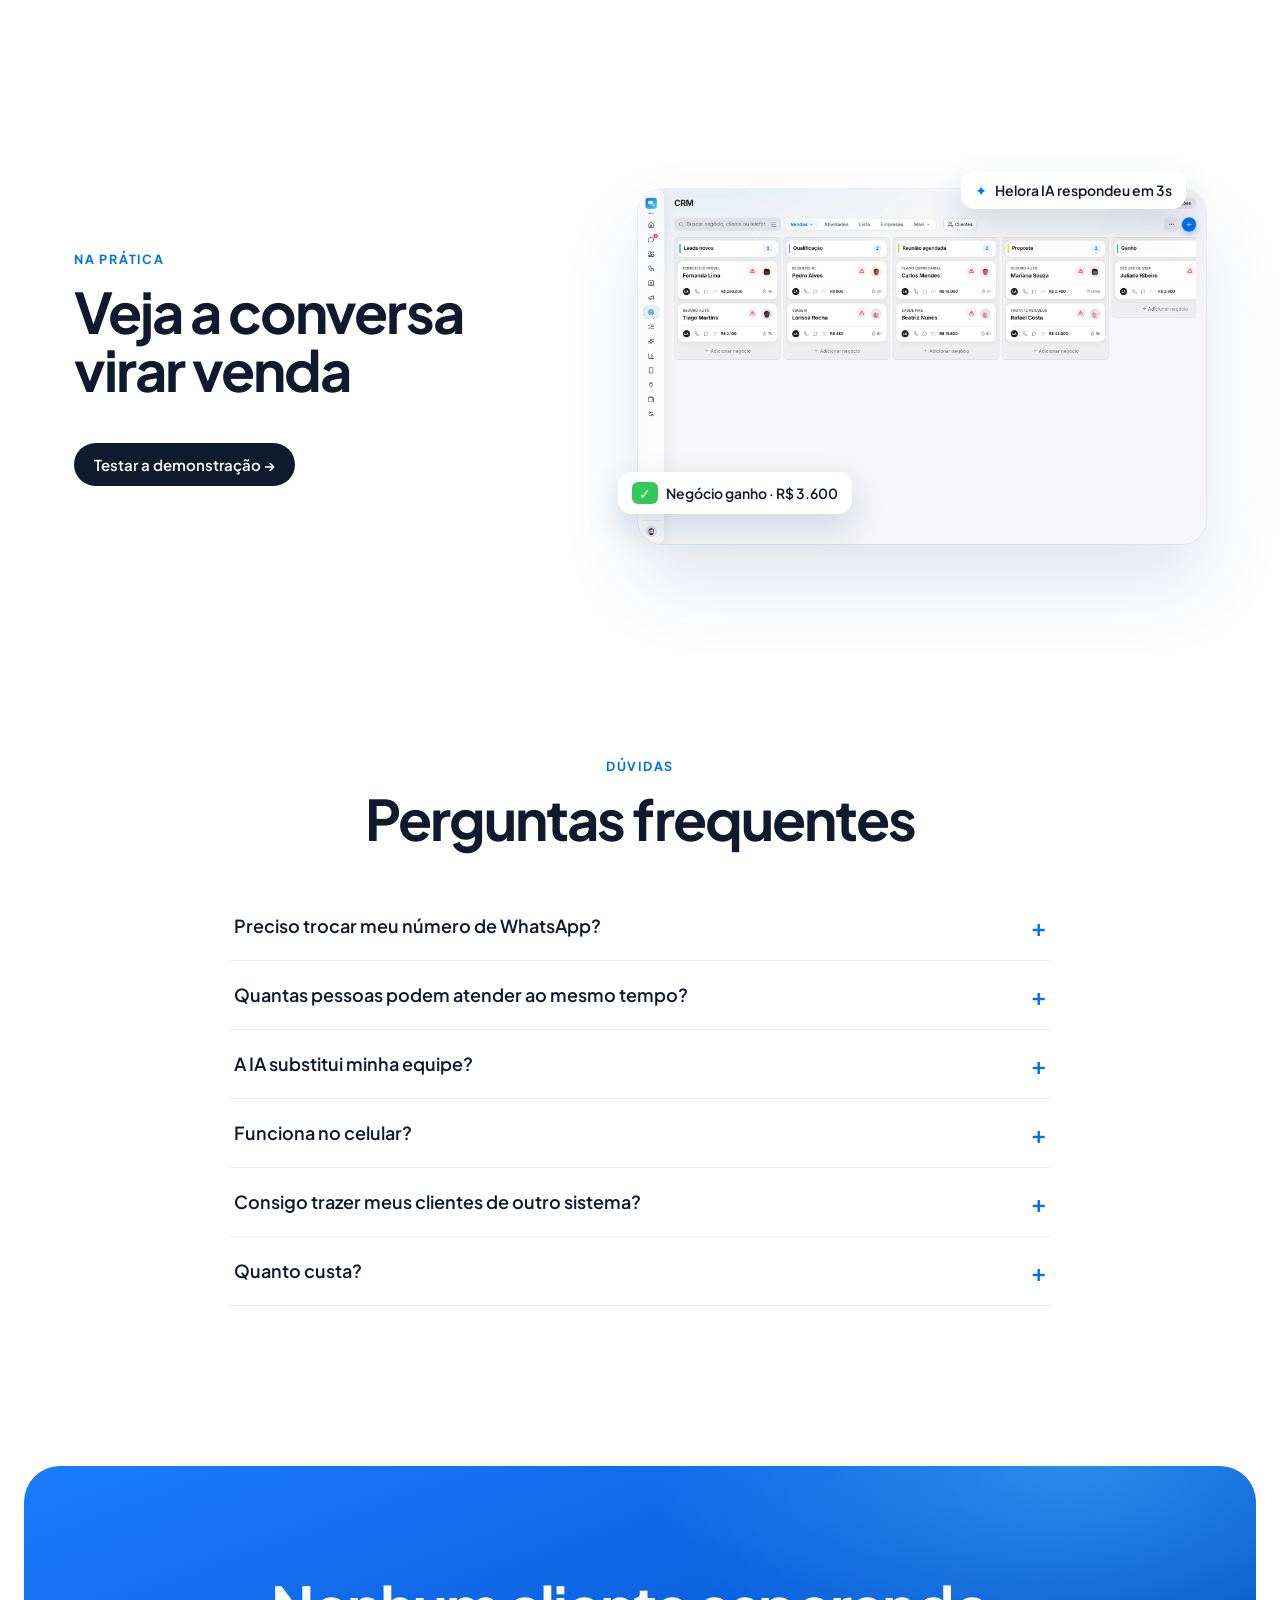
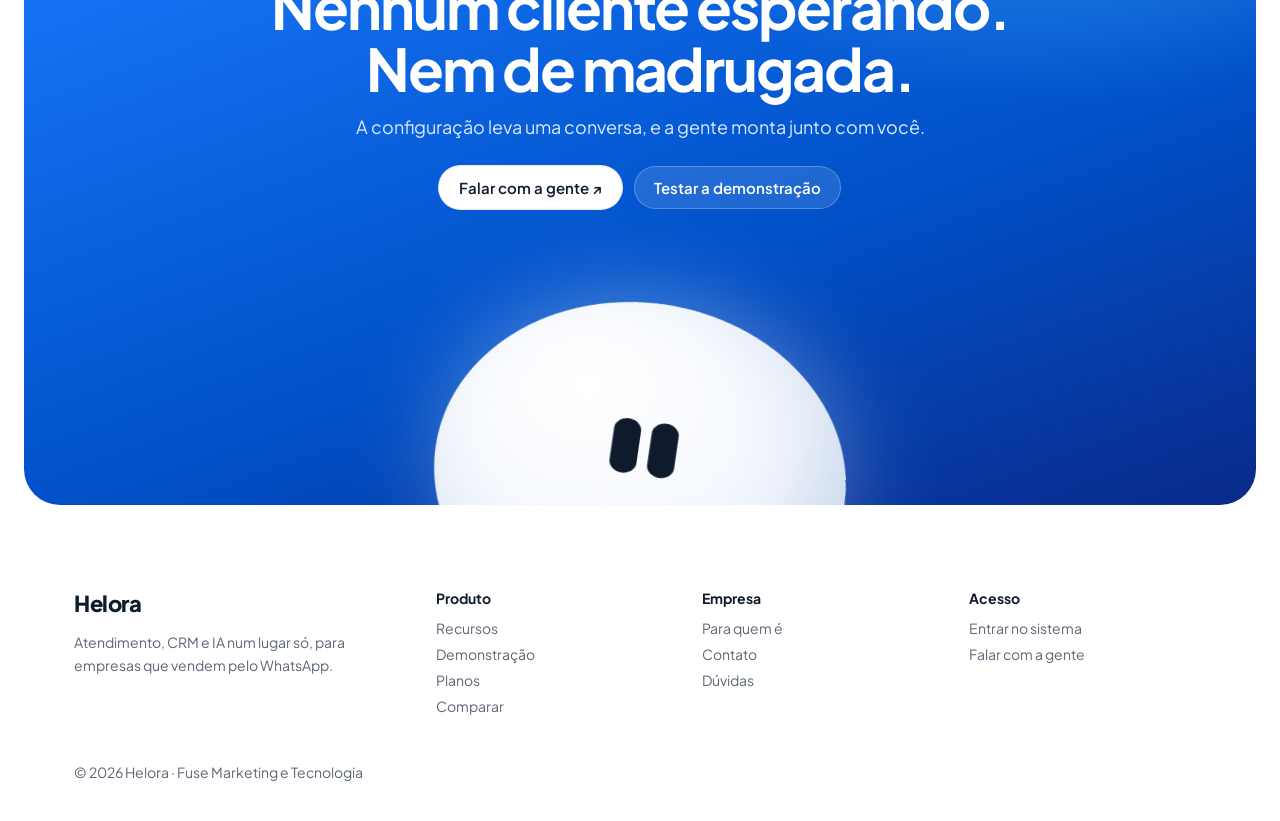
==== commit 4bf18ae9: "Topo do site só com a escrita Helora, sem ícone Co-Authored-By: Claude Opus 5.5 <noreply@anthropic.c" ====
--- a/index.html
+++ b/index.html
@@ -28,12 +28,12 @@
 </script>
 <link rel="preconnect" href="https://fonts.googleapis.com">
 <link href="https://fonts.googleapis.com/css2?family=Plus+Jakarta+Sans:wght@400;500;600;700;800&display=swap" rel="stylesheet">
-<link rel="stylesheet" href="assets/site.css?v=8">
+<link rel="stylesheet" href="assets/site.css?v=2">
 <script src="assets/favicon-blink.js?v=3" defer></script>
 </head>
 <body>
 <nav class="nav dark"><div class="w">
-<a class="logo" href="index.html"><svg viewBox="0 0 200 200"><defs><radialGradient id="lg" cx=".32" cy=".25" r=".95"><stop offset="0" stop-color="#4a9bff"/><stop offset=".45" stop-color="#1b7cff"/><stop offset=".8" stop-color="#0050c8"/><stop offset="1" stop-color="#0a2a8a"/></radialGradient></defs><circle cx="100" cy="100" r="96" fill="url(#lg)"/><rect x="66" y="58" width="22" height="52" rx="11" fill="#fff"/><rect x="112" y="58" width="22" height="52" rx="11" fill="#fff"/></svg>Helora</a>
+<a class="logo" href="index.html">Helora</a>
 <button class="burger" aria-label="Menu">☰</button>
 <ul><li><a href="recursos.html">Recursos</a></li><li><a href="demonstracao.html">Demonstração</a></li><li><a href="segmentos.html">Para quem</a></li><li><a href="planos.html">Planos</a></li><li><a href="comparar.html">Comparar</a></li><li><a href="contato.html">Contato</a></li></ul>
 <a class="btn bw nb" href="https://app1.heloracrm.com.br">Entrar</a>
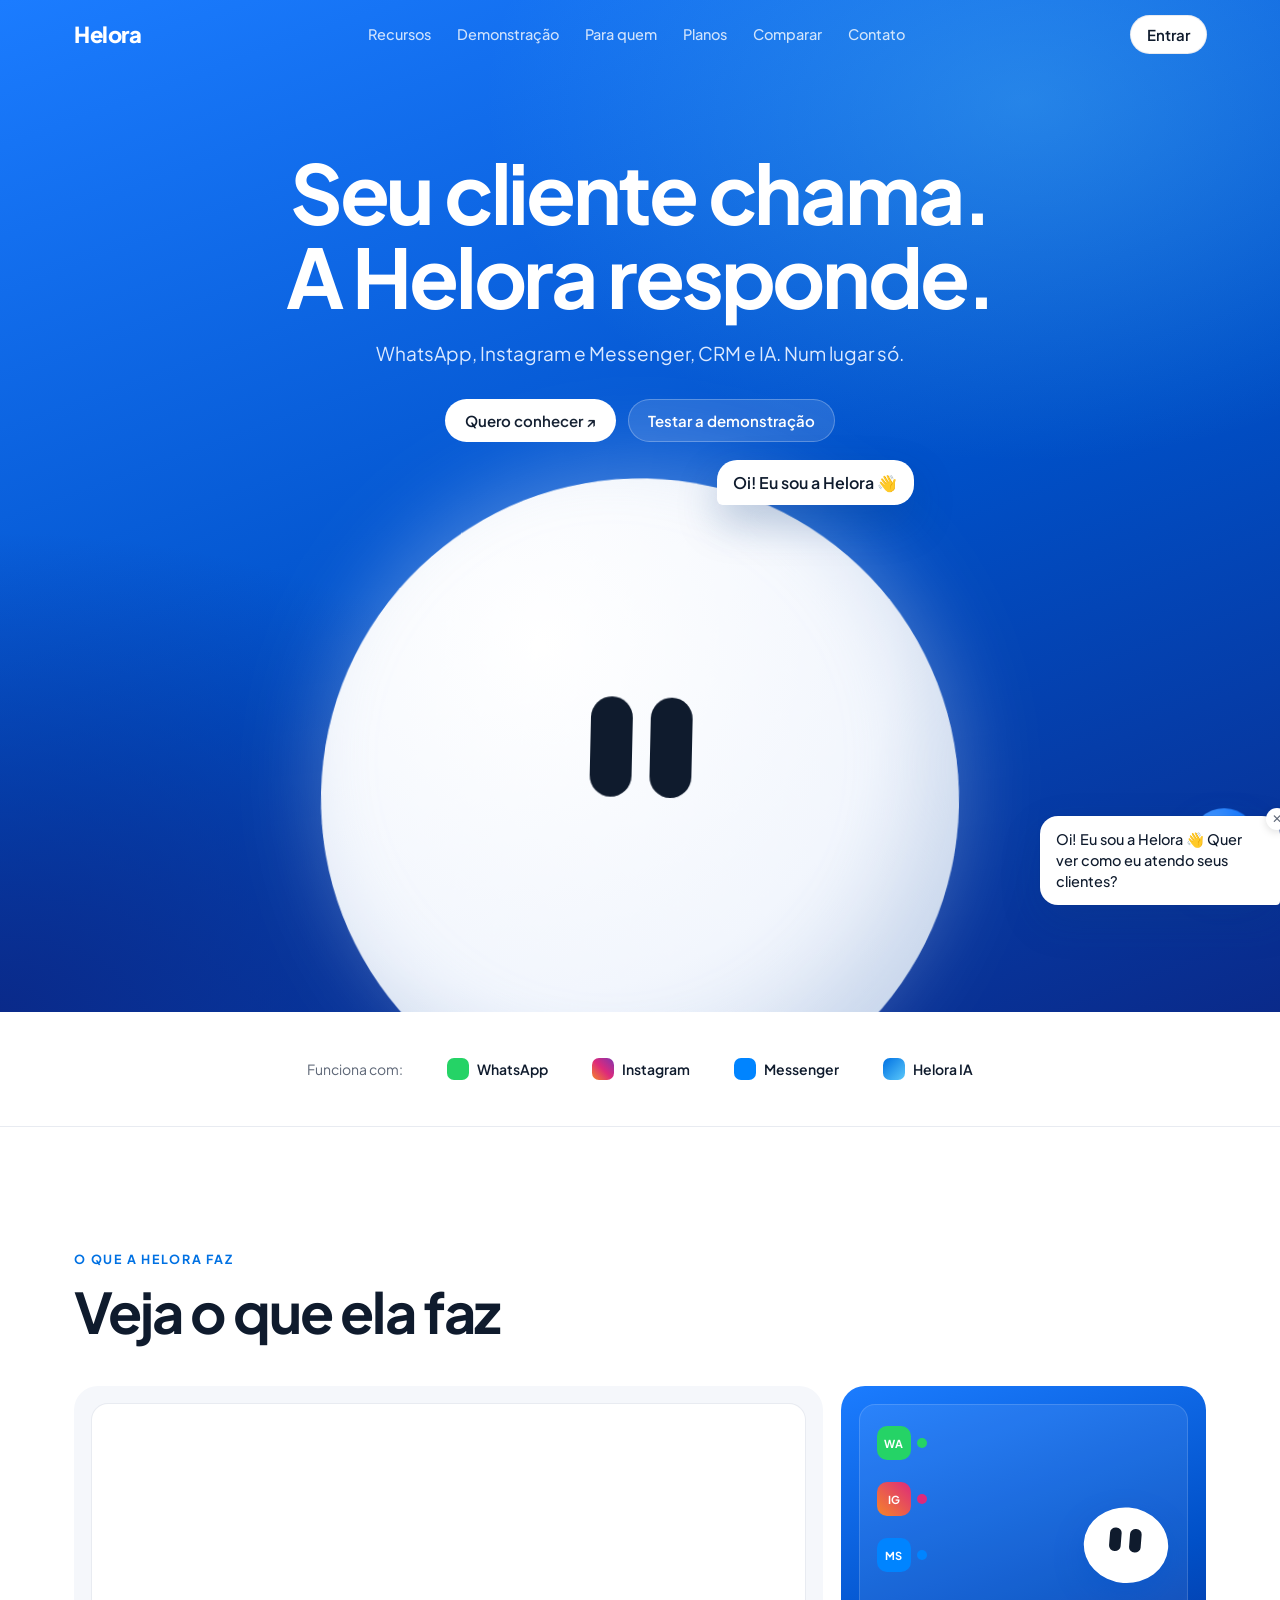
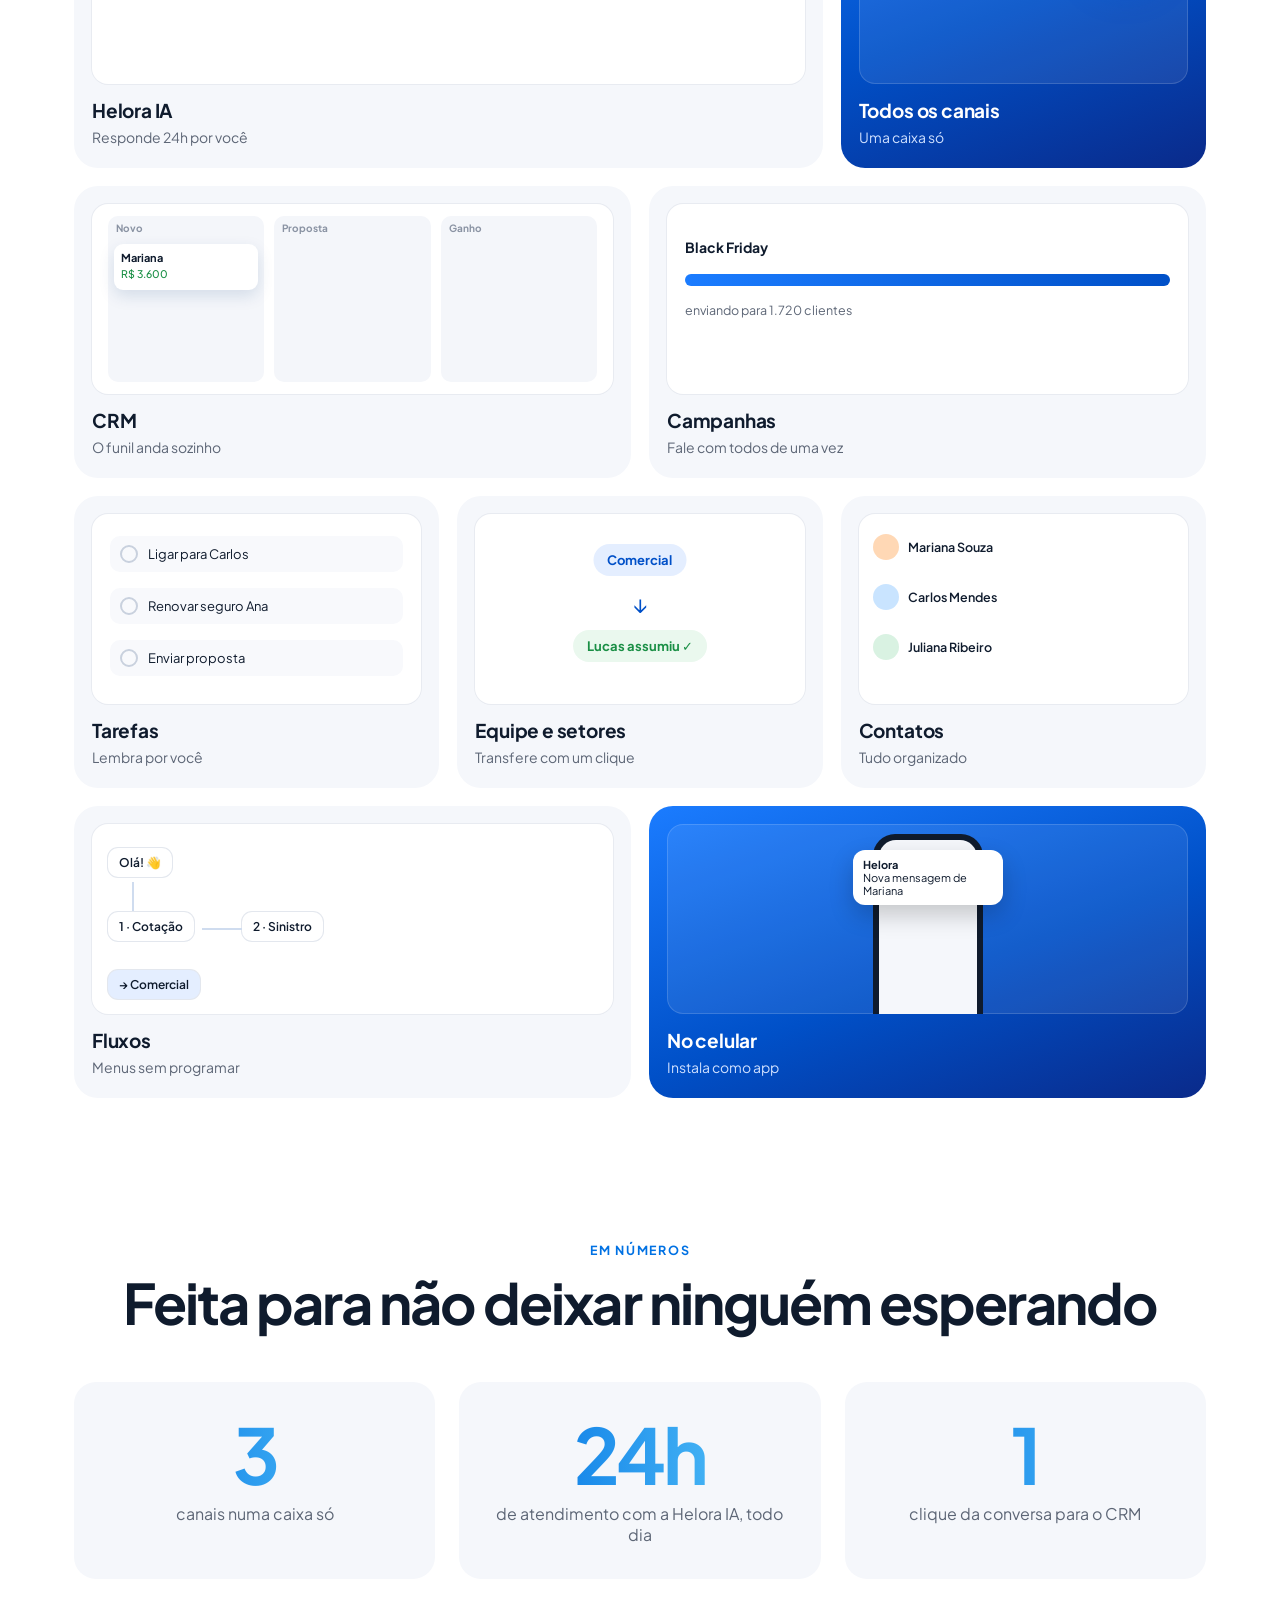
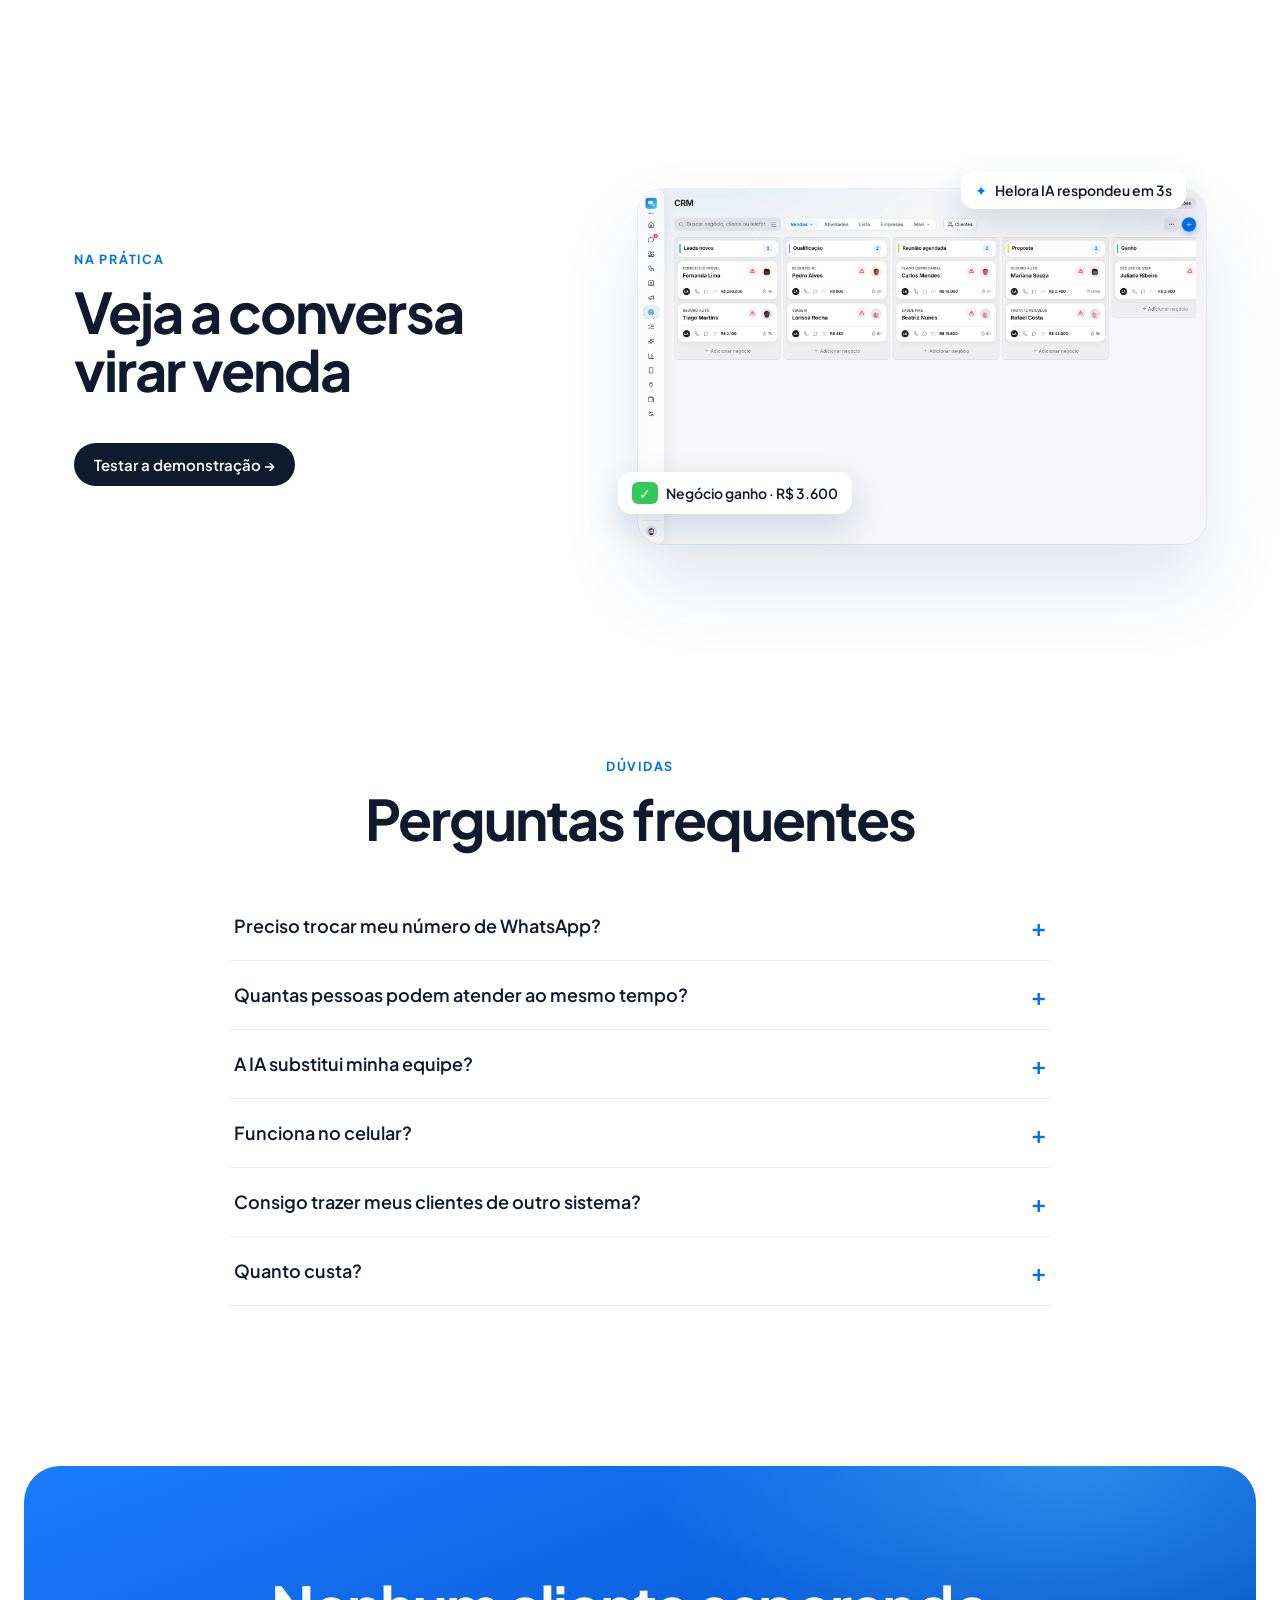
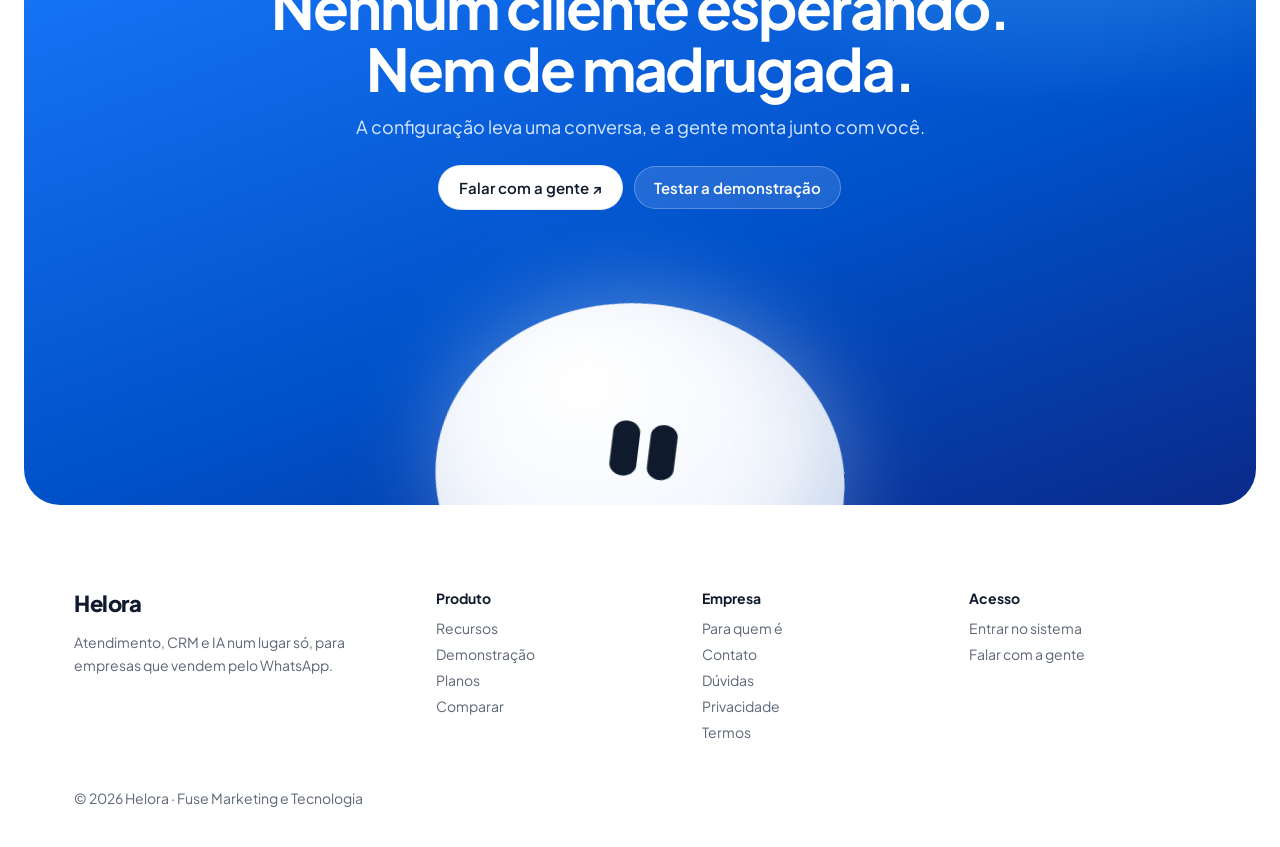
==== commit 270a74ef: "Páginas de Privacidade, Termos e Exclusão de dados (exigidas pela Meta) Co-Authored-By: Claude Opus " ====
--- a/index.html
+++ b/index.html
@@ -72,7 +72,7 @@
 <footer><div class="w">
 <div><div class="logo">Helora</div><p style="max-width:280px;line-height:1.6">Atendimento, CRM e IA num lugar só, para empresas que vendem pelo WhatsApp.</p></div>
 <div><b>Produto</b><a href="recursos.html">Recursos</a><a href="demonstracao.html">Demonstração</a><a href="planos.html">Planos</a><a href="comparar.html">Comparar</a></div>
-<div><b>Empresa</b><a href="segmentos.html">Para quem é</a><a href="contato.html">Contato</a><a href="index.html#duvidas">Dúvidas</a></div>
+<div><b>Empresa</b><a href="segmentos.html">Para quem é</a><a href="contato.html">Contato</a><a href="index.html#duvidas">Dúvidas</a><a href="privacidade.html">Privacidade</a><a href="termos.html">Termos</a></div>
 <div><b>Acesso</b><a href="https://app1.heloracrm.com.br">Entrar no sistema</a><a href="contato.html">Falar com a gente</a></div>
 </div><div class="w" style="display:block;margin-top:40px">© <span id="y"></span> Helora · Fuse Marketing e Tecnologia</div></footer>
 <script src="assets/mascot.js?v=1" defer></script>
